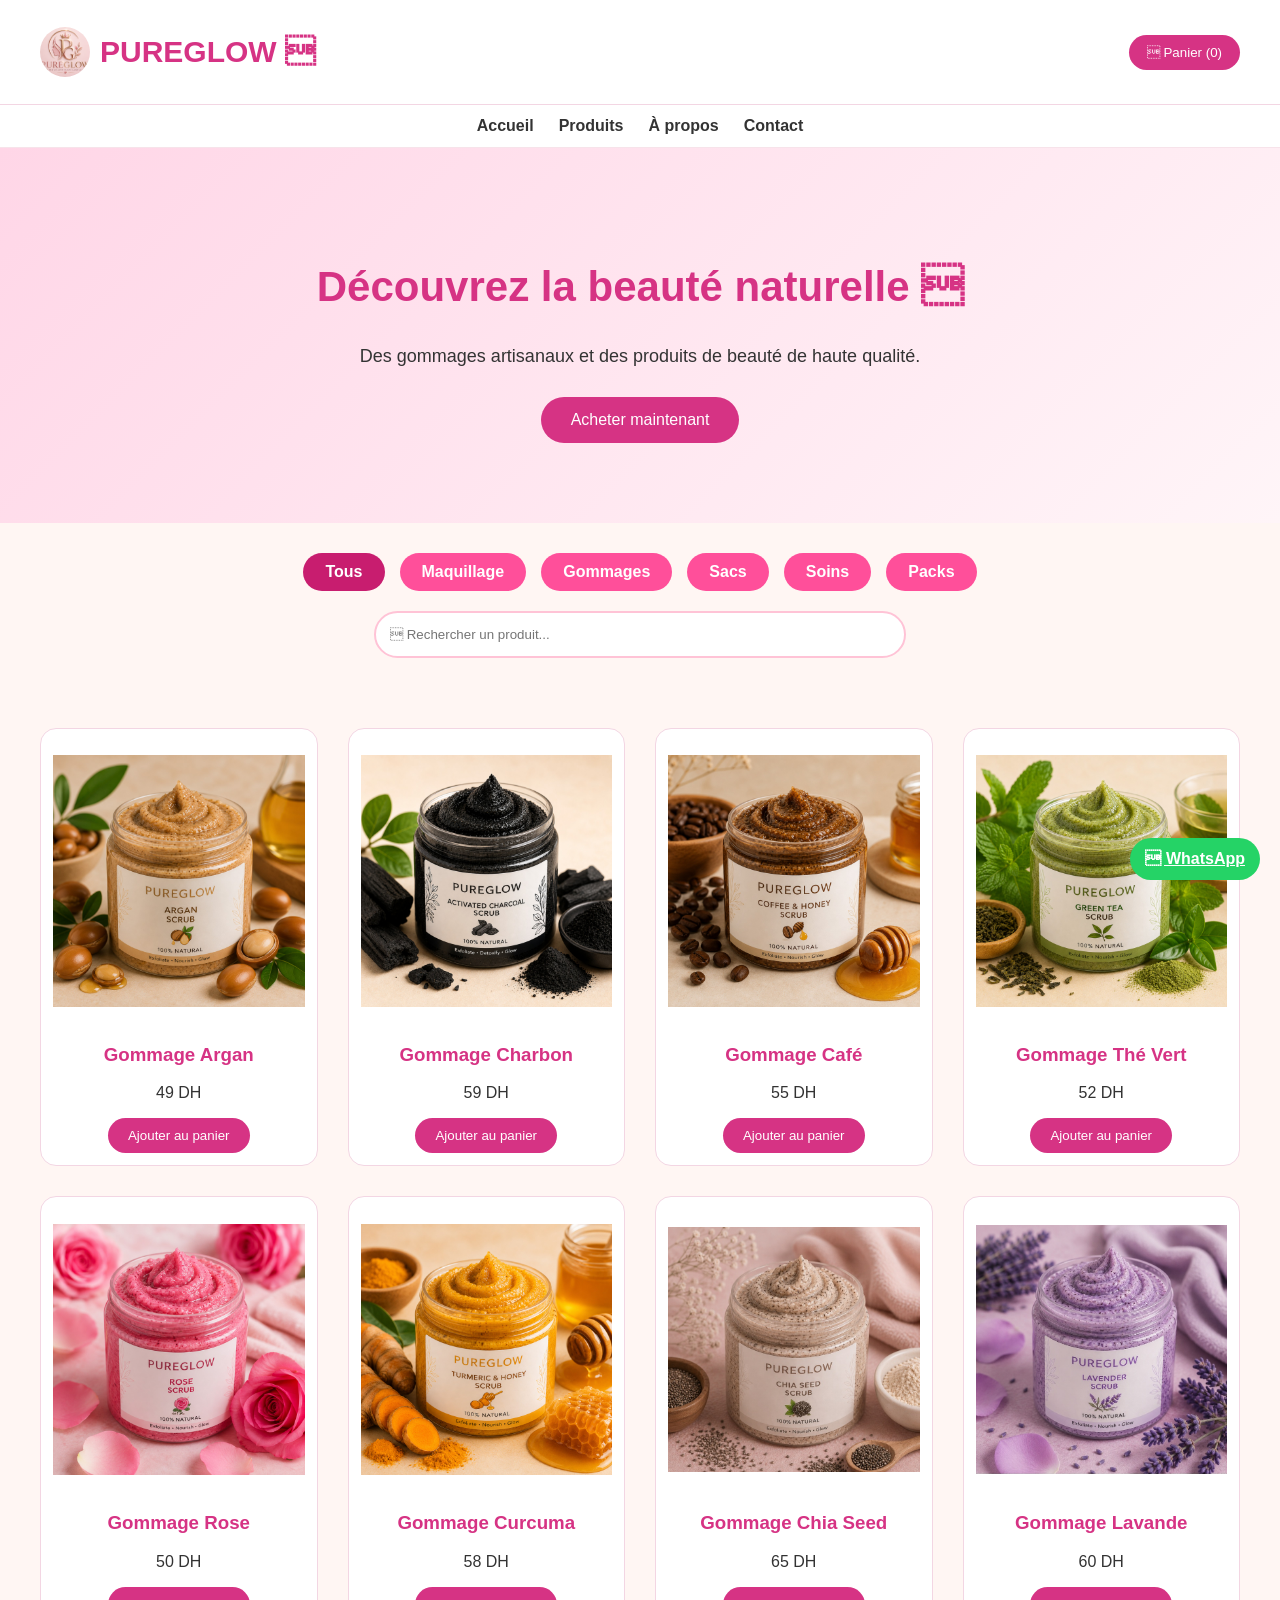
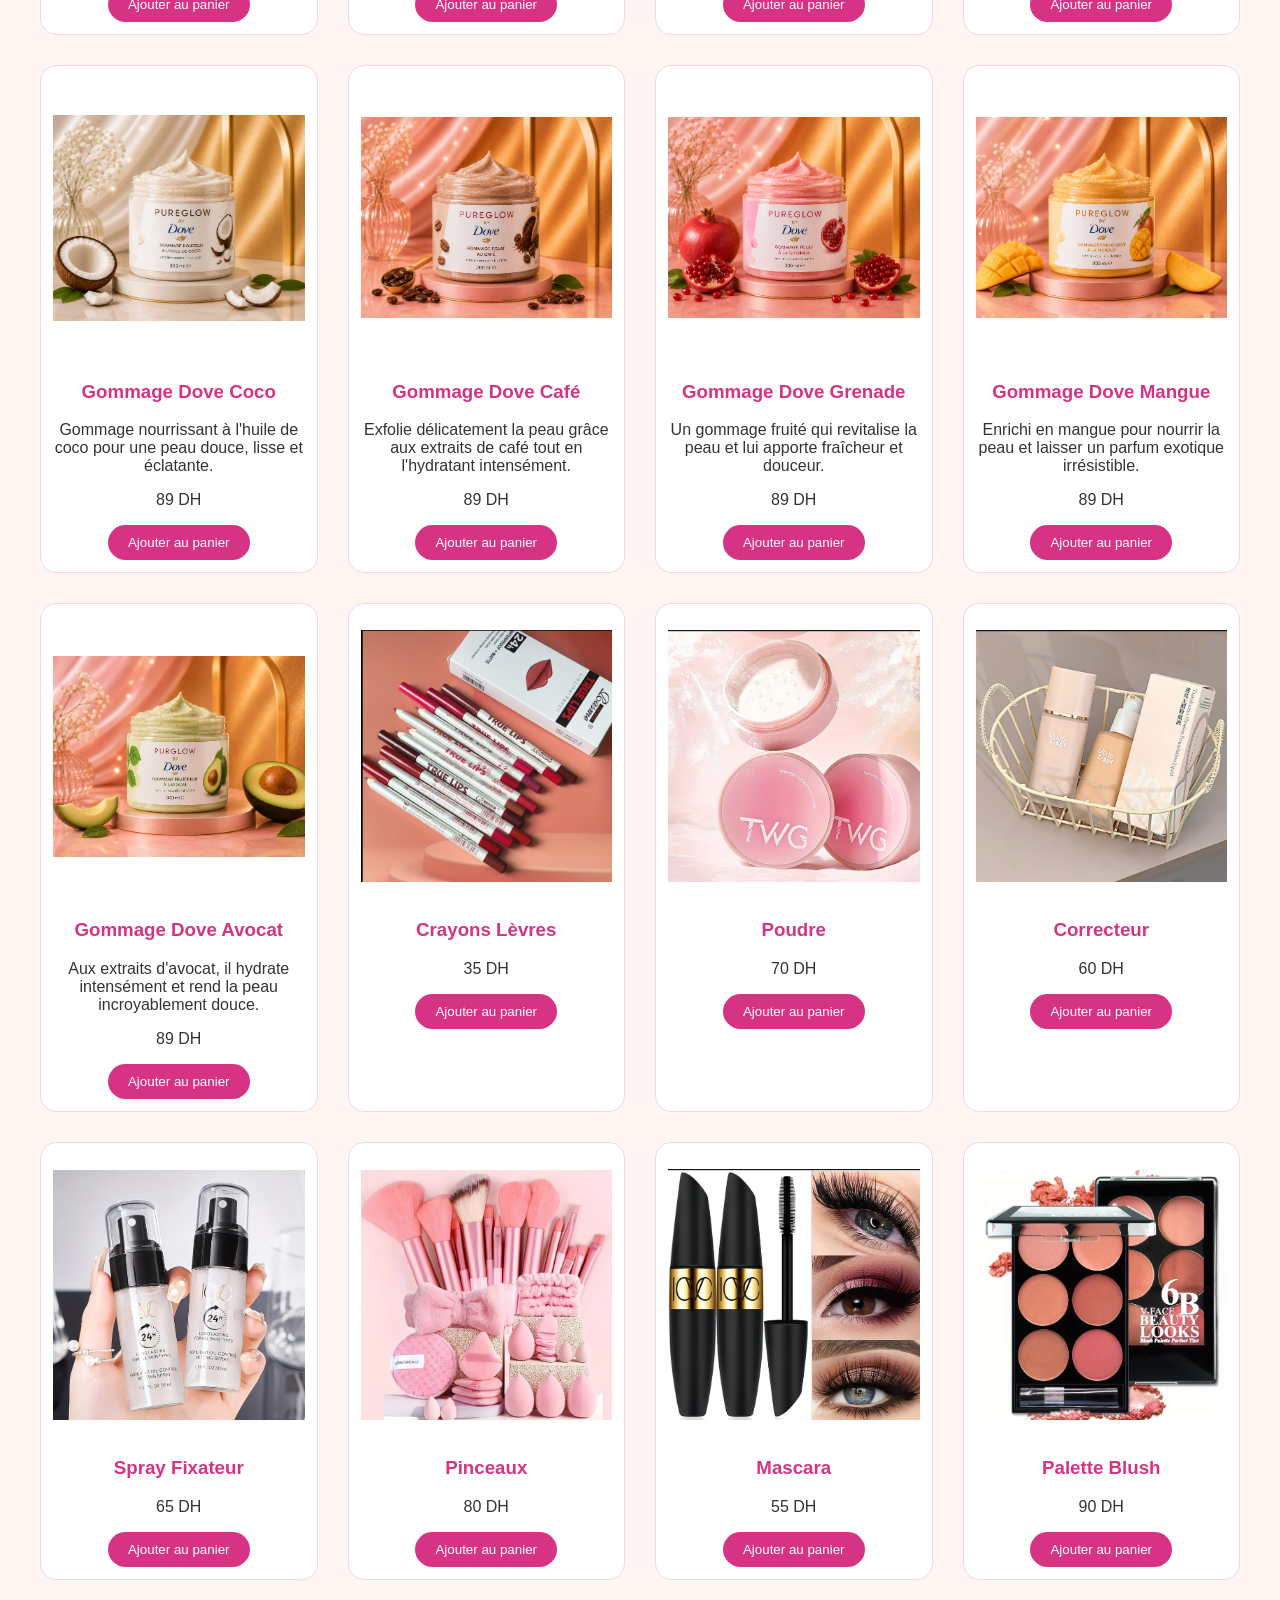
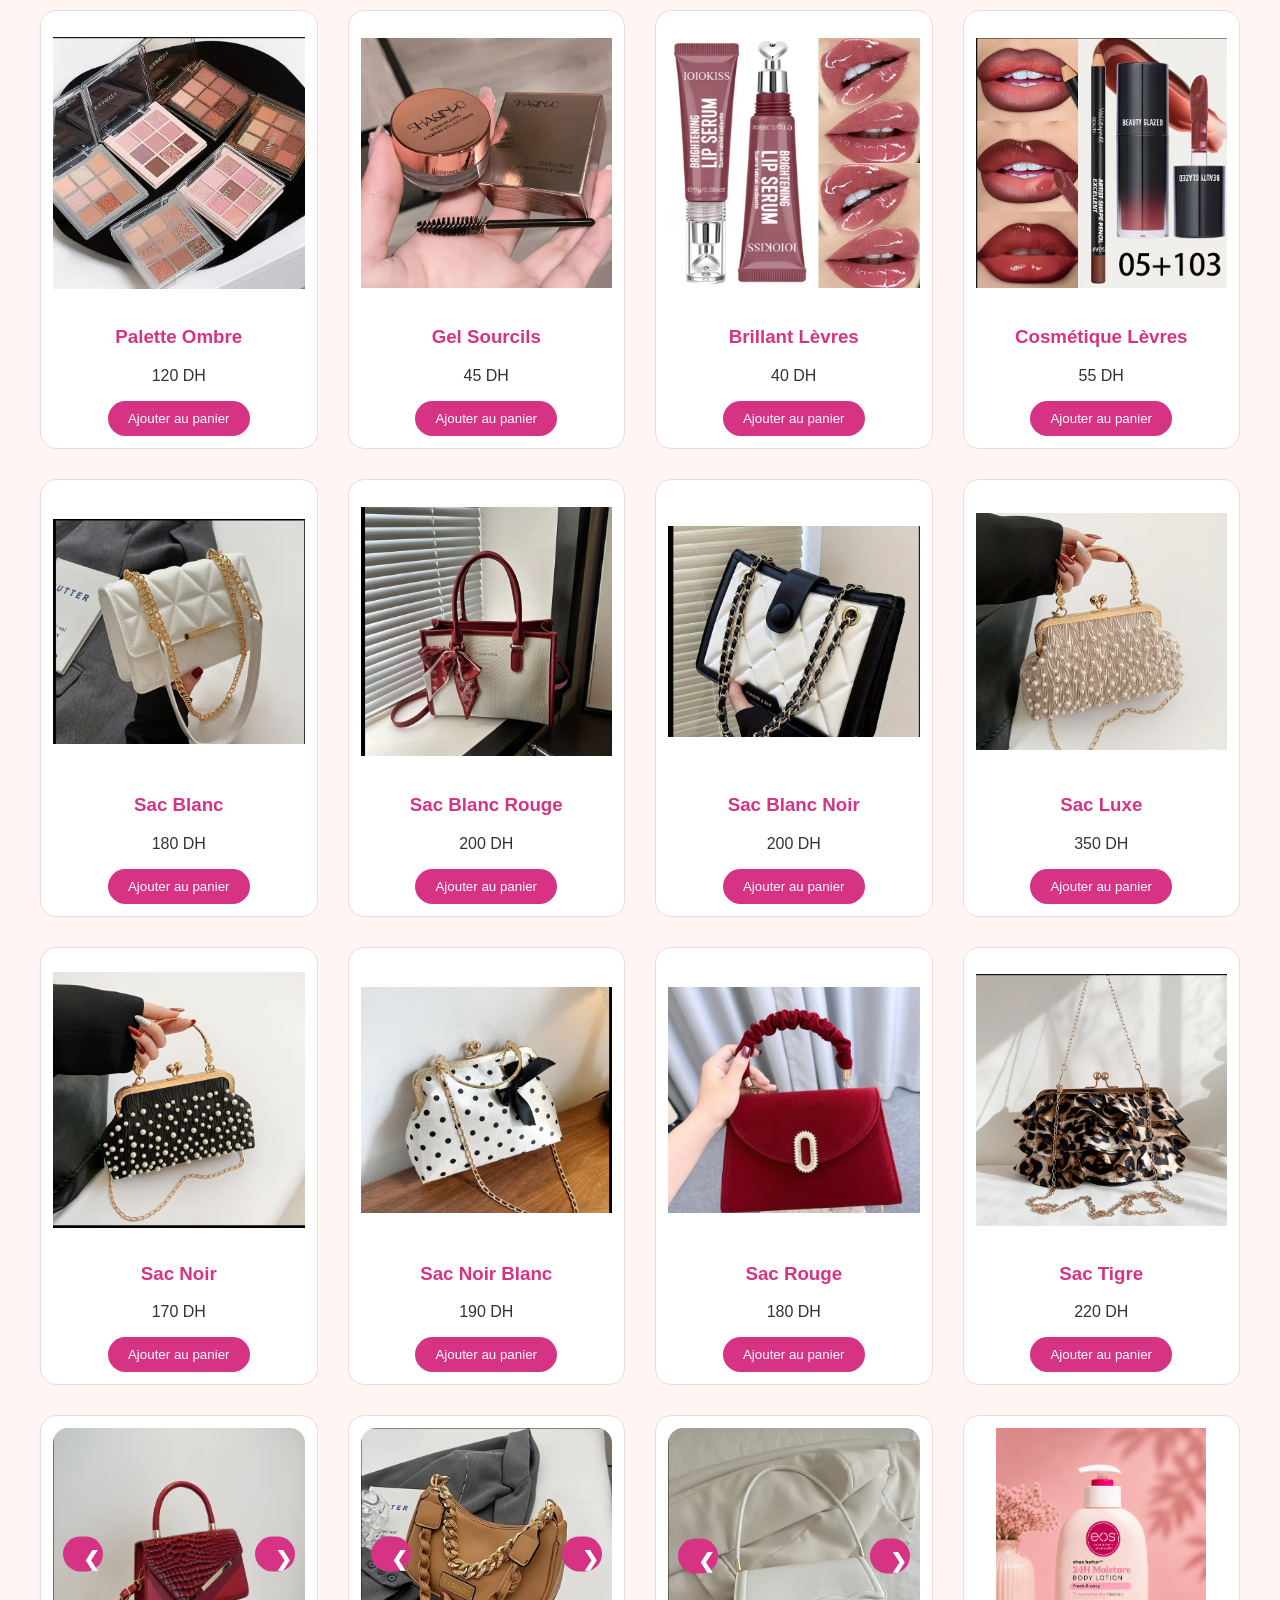
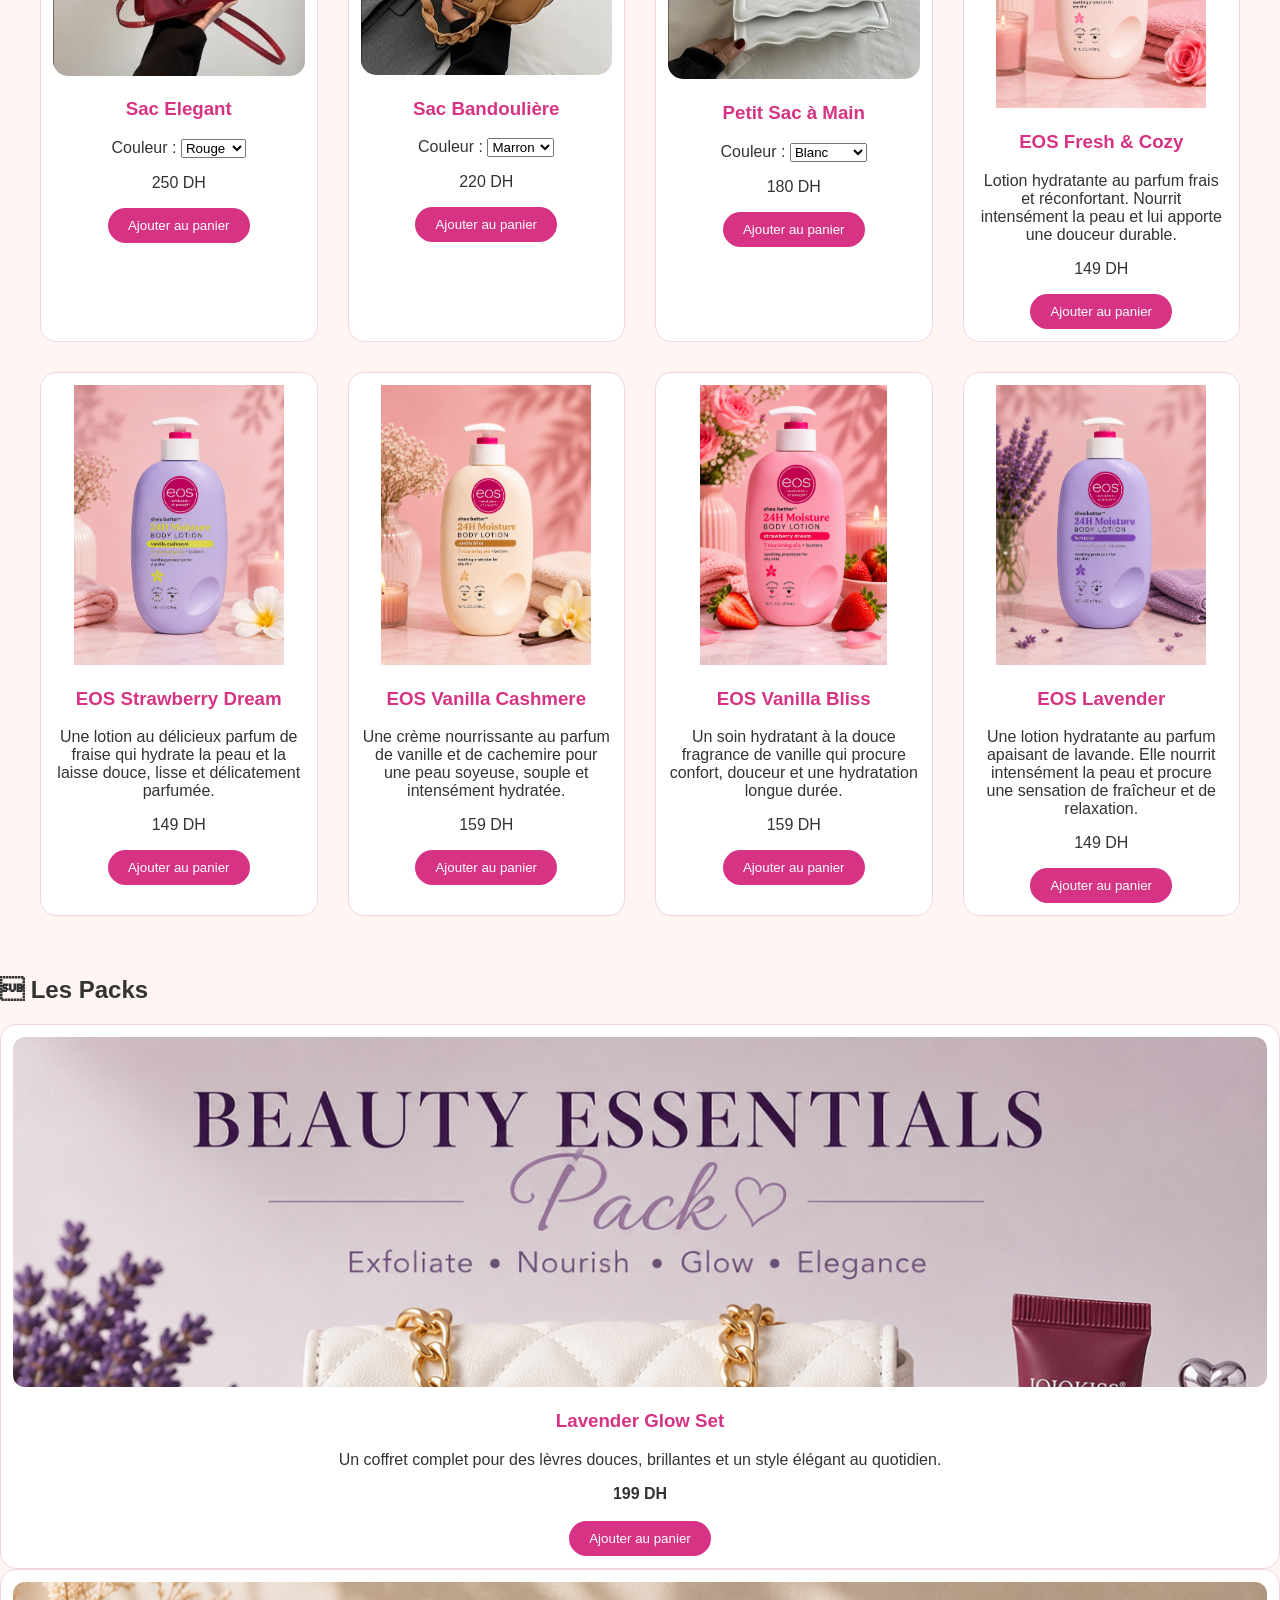
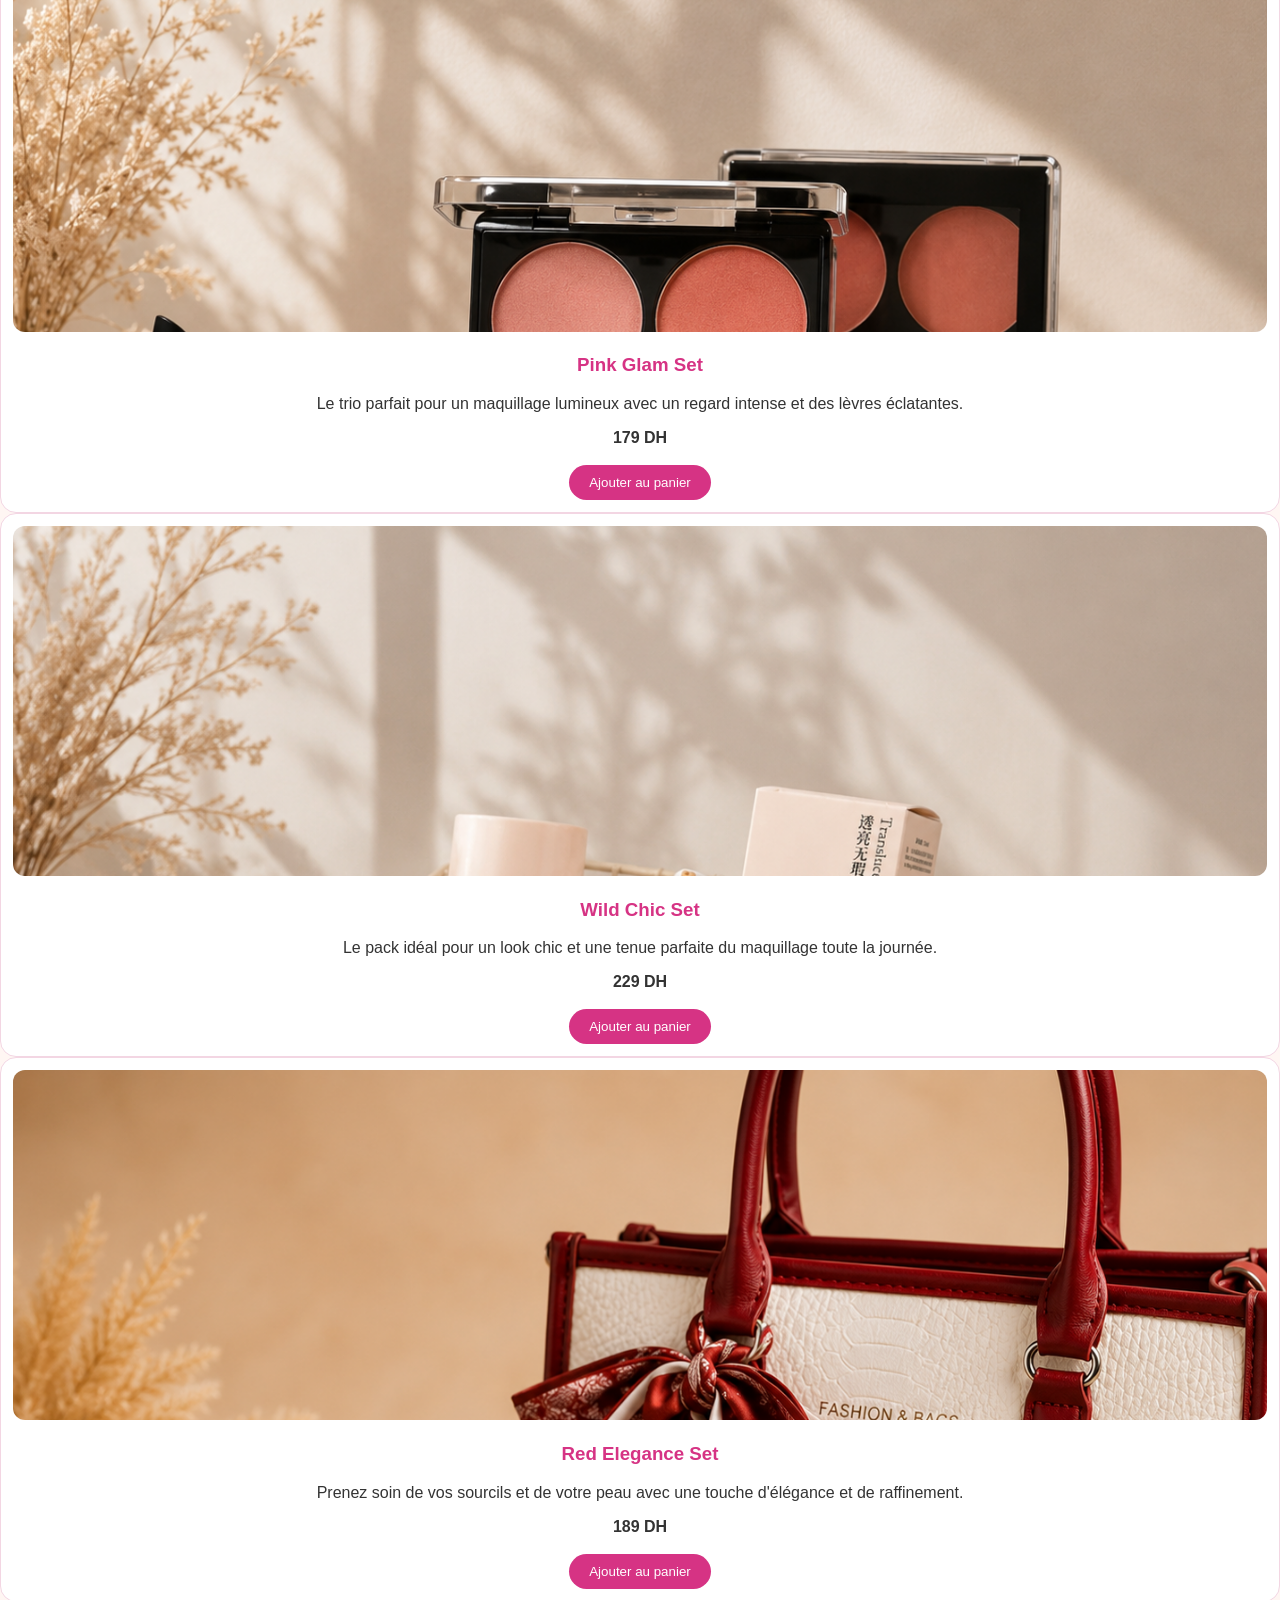
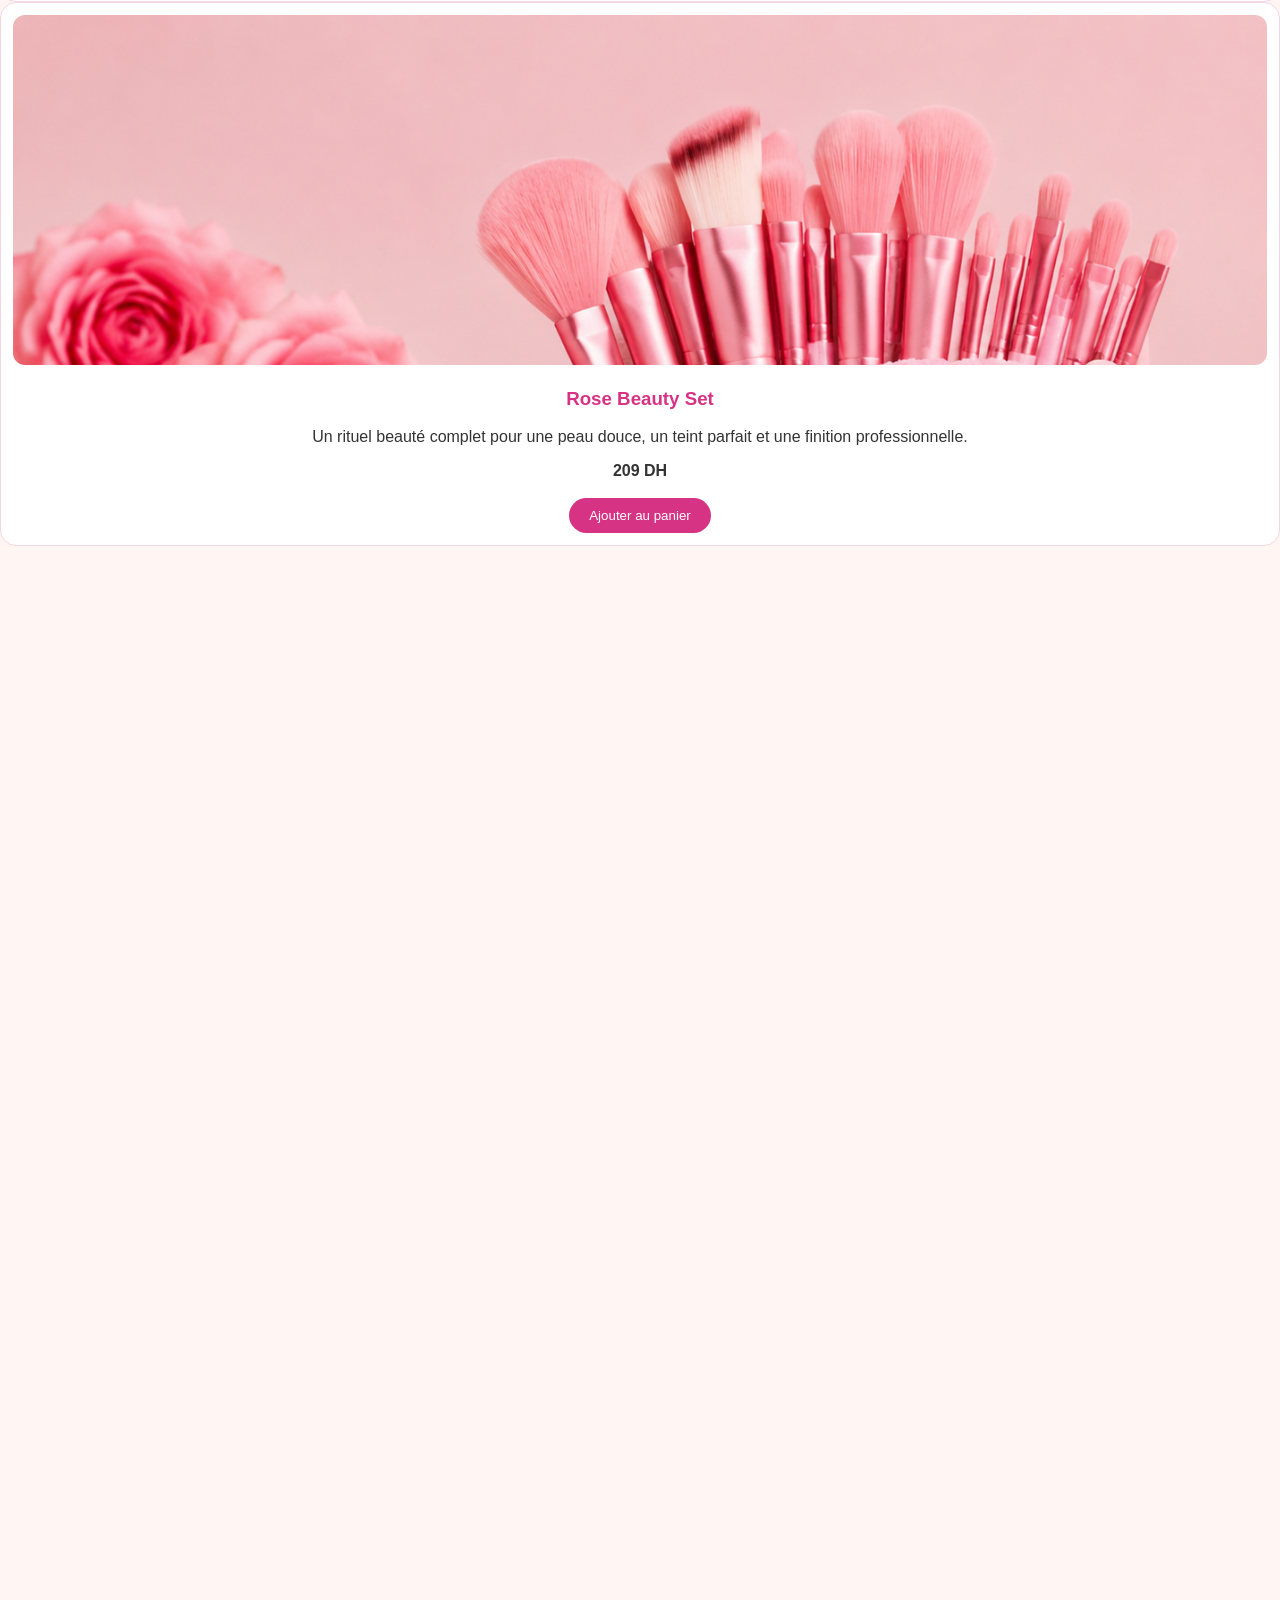
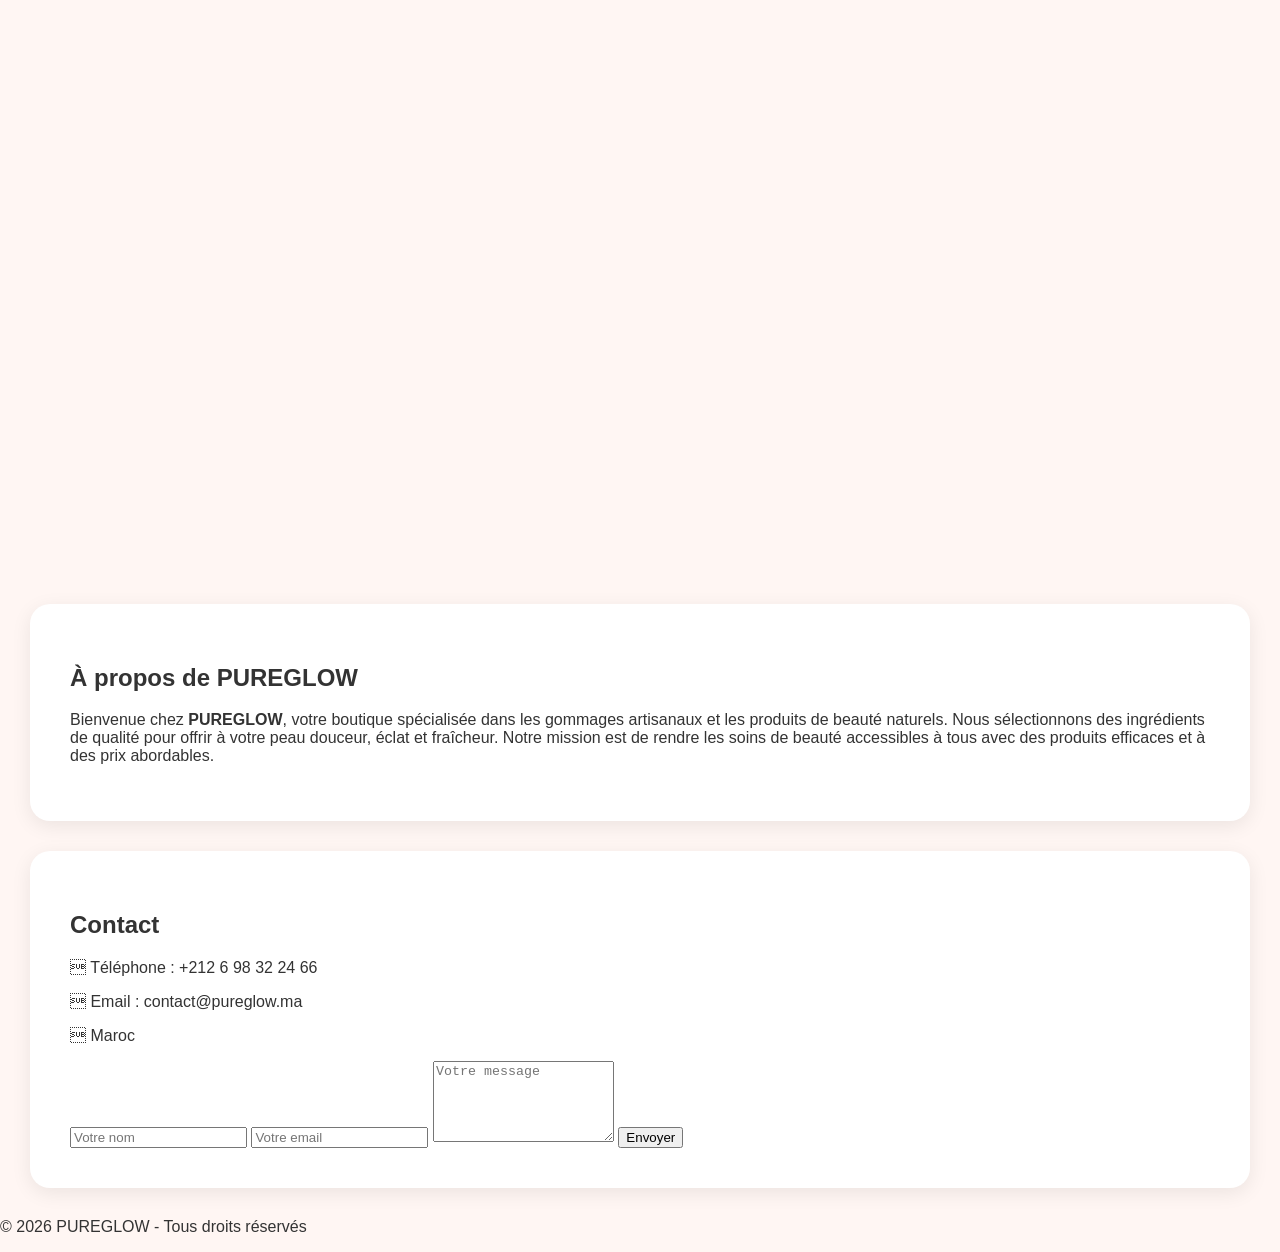
==== index.html @ 36b57f8d "Update print statement from 'Hello' to 'Goodbye'" ====
<!DOCTYPE html>
<html lang="fr">
<head>
<meta charset="UTF-8">
<meta name="viewport" content="width=device-width, initial-scale=1.0">
<title>PUREGLOW - Boutique Beauté</title>

<link rel="stylesheet" href="style.css">
</head>

<body>

<header>

<div class="logo">
<img src="logo.png" alt="PUREGLOW Logo">
<h1>PUREGLOW </h1>
</div>

<button id="cartBtn">
 Panier (<span id="cartCount">0</span>)
</button>

</header>

<nav>
    <a href="#accueil">Accueil</a>
    <a href="#products">Produits</a>
    <a href="#about">À propos</a>
    <a href="#contact">Contact</a>
</nav>

<section id="accueil" class="hero">

<h2>Découvrez la beauté naturelle </h2>

<p>
Des gommages artisanaux et des produits de beauté de haute qualité.
</p>

<a href="#products" class="shop-btn">
Acheter maintenant
</a>

</section>

<section class="search">

<div class="filters">
  <button data-category="all">Tous</button>
  <button data-category="maquillage">Maquillage</button>
  <button data-category="gommages">Gommages</button>
  <button data-category="sacs">Sacs</button>
  <button data-category="soin">Soins</button>
  <button data-category="packs">Packs</button>
</div>

<input
type="text"
id="searchInput"
placeholder=" Rechercher un produit...">

</section>

<section class="products" id="products">

<!-- Produit 1 -->

<div class="card" data-category="gommages">

<img src="Argan.png" alt="Argan">

<h3>Gommage Argan</h3>

<p>49 DH</p>

<button class="add-btn"
data-name="Gommage Argan"
data-price="49">
Ajouter au panier
</button>

</div>

<!-- Produit 2 -->

<div class="card" data-category="gommages">

<img src="Charcoal.png" alt="Charcoal">

<h3>Gommage Charbon</h3>

<p>59 DH</p>

<button class="add-btn"
data-name="Gommage Charbon"
data-price="59">
Ajouter au panier
</button>

</div>

<!-- Produit 3 -->

<div class="card" data-category="gommages">

<img src="Coffee.png" alt="Coffee">

<h3>Gommage Café</h3>

<p>55 DH</p>

<button class="add-btn"
data-name="Gommage Café"
data-price="55">
Ajouter au panier
</button>

</div>

<!-- Produit 4 -->

<div class="card" data-category="gommages">

<img src="GreenTea.png" alt="GreenTea">

<h3>Gommage Thé Vert</h3>

<p>52 DH</p>

<button class="add-btn"
data-name="Gommage Thé Vert"
data-price="52">
Ajouter au panier
</button>

</div>

<!-- Produit 5 -->

<div class="card" data-category="gommages">

    <img src="Rose.png" alt="Rose">

    <h3>Gommage Rose</h3>

    <p>50 DH</p>

    <button class="add-btn"
    data-name="Gommage Rose"
    data-price="50">
    Ajouter au panier
    </button>

</div>

<!-- Produit 6 -->

<div class="card" data-category="gommages">

    <img src="Turmeric.png" alt="Turmeric">

    <h3>Gommage Curcuma</h3>

    <p>58 DH</p>

    <button class="add-btn"
    data-name="Gommage Curcuma"
    data-price="58">
    Ajouter au panier
    </button>

</div>

<!-- Produit 7 -->

<div class="card" data-category="gommages">

    <img src="ChiaSeed.png" alt="ChiaSeed">

    <h3>Gommage Chia Seed</h3>

    <p>65 DH</p>

    <button class="add-btn"
    data-name="Gommage Chia Seed"
    data-price="65">
    Ajouter au panier
    </button>

</div>

<!-- Produit 8 -->

<div class="card" data-category="gommages">

    <img src="Lavender.png" alt="Lavender">

    <h3>Gommage Lavande</h3>

    <p>60 DH</p>

    <button class="add-btn"
    data-name="Gommage Lavande"
    data-price="60">
    Ajouter au panier
    </button>
    
    </div>

<div class="card" data-category="gommages">
  <img src="GommageCoco.png" alt="Gommage Dove Coco">
  <h3>Gommage Dove Coco</h3>
  <p>Gommage nourrissant à l'huile de coco pour une peau douce, lisse et éclatante.</p>
  <p>89 DH</p>
  <button class="add-btn"
    data-name="Gommage Dove Coco"
    data-price="89">
    Ajouter au panier
  </button>
</div>

<div class="card" data-category="gommages">
  <img src="GommageCafe.png" alt="Gommage Dove Café">
  <h3>Gommage Dove Café</h3>
  <p>Exfolie délicatement la peau grâce aux extraits de café tout en l'hydratant intensément.</p>
  <p>89 DH</p>
  <button class="add-btn"
    data-name="Gommage Dove Café"
    data-price="89">
    Ajouter au panier
  </button>
</div>

<div class="card" data-category="gommages">
  <img src="GommageGrenade.png" alt="Gommage Dove Grenade">
  <h3>Gommage Dove Grenade</h3>
  <p>Un gommage fruité qui revitalise la peau et lui apporte fraîcheur et douceur.</p>
  <p>89 DH</p>
  <button class="add-btn"
    data-name="Gommage Dove Grenade"
    data-price="89">
    Ajouter au panier
  </button>
</div>

<div class="card" data-category="gommages">
  <img src="GommageMangue.png" alt="Gommage Dove Mangue">
  <h3>Gommage Dove Mangue</h3>
  <p>Enrichi en mangue pour nourrir la peau et laisser un parfum exotique irrésistible.</p>
  <p>89 DH</p>
  <button class="add-btn"
    data-name="Gommage Dove Mangue"
    data-price="89">
    Ajouter au panier
  </button>
</div>

<div class="card" data-category="gommages">
  <img src="GommageAvocat.png" alt="Gommage Dove Avocat">
  <h3>Gommage Dove Avocat</h3>
  <p>Aux extraits d'avocat, il hydrate intensément et rend la peau incroyablement douce.</p>
  <p>89 DH</p>
  <button class="add-btn"
    data-name="Gommage Dove Avocat"
    data-price="89">
    Ajouter au panier
  </button>
</div>

</div>

<div class="card" data-category="maquillage">
  <img src="CrayonsLevres.png" alt="Crayons Lèvres">
  <h3>Crayons Lèvres</h3>
  <p>35 DH</p>
  <button class="add-btn" data-name="Crayons Lèvres" data-price="35">Ajouter au panier</button>
</div>

<div class="card" data-category="maquillage">
  <img src="poudre.png" alt="Poudre">
  <h3>Poudre</h3>
  <p>70 DH</p>
  <button class="add-btn" data-name="Poudre" data-price="70">Ajouter au panier</button>
</div>

<div class="card" data-category="maquillage">
  <img src="Corectteur.png" alt="Correcteur">
  <h3>Correcteur</h3>
  <p>60 DH</p>
  <button class="add-btn" data-name="Correcteur" data-price="60">
    Ajouter au panier
  </button>
</div>

<div class="card" data-category="maquillage">
  <img src="SprayFixateur.png" alt="Spray Fixateur">
  <h3>Spray Fixateur</h3>
  <p>65 DH</p>
  <button class="add-btn" data-name="Spray Fixateur" data-price="65">Ajouter au panier</button>
</div>

<div class="card" data-category="maquillage">
  <img src="Pinceaux.png" alt="Pinceaux">
  <h3>Pinceaux</h3>
  <p>80 DH</p>
  <button class="add-btn" data-name="Pinceaux" data-price="80">Ajouter au panier</button>
</div>

<div class="card" data-category="maquillage">
  <img src="Mascara.png" alt="Mascara">
  <h3>Mascara</h3>
  <p>55 DH</p>
  <button class="add-btn" data-name="Mascara" data-price="55">Ajouter au panier</button>
</div>

<div class="card" data-category="maquillage">
  <img src="PaletteBlush.png" alt="Palette Blush">
  <h3>Palette Blush</h3>
  <p>90 DH</p>
  <button class="add-btn" data-name="Palette Blush" data-price="90">Ajouter au panier</button>
</div>

<div class="card" data-category="maquillage">
  <img src="PeletteOmbre.png" alt="Palette Ombre">
  <h3>Palette Ombre</h3>
  <p>120 DH</p>
  <button class="add-btn" data-name="Palette Ombre" data-price="120">
    Ajouter au panier
  </button>
</div>

<div class="card" data-category="maquillage">
  <img src="GelSourcils.png" alt="Gel Sourcils">
  <h3>Gel Sourcils</h3>
  <p>45 DH</p>
  <button class="add-btn" data-name="Gel Sourcils" data-price="45">Ajouter au panier</button>
</div>

<div class="card" data-category="maquillage">
  <img src="BrillantLevre.png" alt="Brillant Lèvres">
  <h3>Brillant Lèvres</h3>
  <p>40 DH</p>
  <button class="add-btn" data-name="Brillant Lèvres" data-price="40">Ajouter au panier</button>
</div>

<div class="card" data-category="maquillage">
<img src="CosmetiqueLevres.png">
  <h3>Cosmétique Lèvres</h3>
  <p>55 DH</p>
  <button class="add-btn" data-name="Cosmétique Lèvres" data-price="55">
    Ajouter au panier
  </button>
</div>

<div class="card" data-category="sacs">

  <img src="SacBlanc.png" alt="SacBlanc">

  <h3>Sac Blanc</h3>

  <p>180 DH</p>

  <button class="add-btn"
  data-name="Sac Blanc"
  data-price="180">
  Ajouter au panier
  </button>

</div>


<div class="card" data-category="sacs">

  <img src="SacBlancRouge.png" alt="SacBlancRouge">

  <h3>Sac Blanc Rouge</h3>

  <p>200 DH</p>

  <button class="add-btn"
  data-name="Sac Blanc Rouge"
  data-price="200">
  Ajouter au panier
  </button>

</div>


<div class="card" data-category="sacs">

  <img src="SacBlancNoir.png" alt="SacBlancNoir">

  <h3>Sac Blanc Noir</h3>

  <p>200 DH</p>

  <button class="add-btn"
  data-name="Sac Blanc Noir"
  data-price="200">
  Ajouter au panier
  </button>

</div>


<div class="card" data-category="sacs">

  <img src="SacLuxe.png" alt="SacLuxe">

  <h3>Sac Luxe</h3>

  <p>350 DH</p>

  <button class="add-btn"
  data-name="Sac Luxe"
  data-price="350">
  Ajouter au panier
  </button>

</div>


<div class="card" data-category="sacs">

  <img src="SacNoir.png" alt="SacNoir">

  <h3>Sac Noir</h3>

  <p>170 DH</p>

  <button class="add-btn"
  data-name="Sac Noir"
  data-price="170">
  Ajouter au panier
  </button>

</div>


<div class="card" data-category="sacs">

  <img src="SacNoirBlanc.png" alt="SacNoirBlanc">

  <h3>Sac Noir Blanc</h3>

  <p>190 DH</p>

  <button class="add-btn"
  data-name="Sac Noir Blanc"
  data-price="190">
  Ajouter au panier
  </button>

</div>


<div class="card" data-category="sacs">

  <img src="SacRouge.png" alt="SacRouge">

  <h3>Sac Rouge</h3>

  <p>180 DH</p>

  <button class="add-btn"
  data-name="Sac Rouge"
  data-price="180">
  Ajouter au panier
  </button>

</div>


<div class="card" data-category="sacs">

  <img src="SacTigre.png" alt="SacTigre">

  <h3>Sac Tigre</h3>

  <p>220 DH</p>

  <button class="add-btn"
  data-name="Sac Tigre"
  data-price="220">
  Ajouter au panier
  </button>

</div>

<div class="card" data-category="sacs">

<div class="slider">
<button class="prev" onclick="changeSlide('elegant',-1)">❮</button>

<img id="elegant" src="SacElegant1.png">

<button class="next" onclick="changeSlide('elegant',1)">❯</button>
</div>

<h3>Sac Elegant</h3>

<div class="colors">
<label>Couleur :</label>

<select class="color-select">
<option>Rouge</option>
<option>Vert</option>
<option>Marron</option>
<option>Blanc</option>
<option>Noir</option>
</select>
</div>

<p>250 DH</p>

<button class="add-btn"
data-name="Sac Elegant"
data-price="250">
Ajouter au panier
</button>

</div>

<div class="card" data-category="sacs">

<div class="slider">
<button class="prev" onclick="changeSlide('bandouliere',-1)">❮</button>

<img id="bandouliere" src="SacBandouliere1.png">

<button class="next" onclick="changeSlide('bandouliere',1)">❯</button>
</div>

<h3>Sac Bandoulière</h3>

<div class="colors">
<label>Couleur :</label>

<select class="color-select">
<option>Marron</option>
<option>Blanc</option>
<option>Noir</option>
<option>Orange</option>
<option>Bleu</option>
<option>Vert</option>
</select>
</div>

<p>220 DH</p>

<button class="add-btn"
data-name="Sac Bandoulière"
data-price="220">
Ajouter au panier
</button>

</div>

<div class="card" data-category="sacs">

<div class="slider">
<button class="prev" onclick="changeSlide('petit',-1)">❮</button>

<img id="petit" src="PetitSacaMain1.png">

<button class="next" onclick="changeSlide('petit',1)">❯</button>
</div>

<h3>Petit Sac à Main</h3>

<div class="colors">
<label>Couleur :</label>

<select class="color-select">
<option>Blanc</option>
<option>Vert Clair</option>
<option>Noir</option>
<option>Rose</option>
<option>Mrron</option>
<option>Orange</option>
</select>
</div>

<p>180 DH</p>

<button class="add-btn"
data-name="Petit Sac à Main"
data-price="180">
Ajouter au panier
</button>

</div>

<div class="card" data-category="soin">
  <img src="Eos1.png" alt="EOS Fresh & Cozy">
  <h3>EOS Fresh & Cozy</h3>
  <p>Lotion hydratante au parfum frais et réconfortant. Nourrit intensément la peau et lui apporte une douceur durable.</p>
  <p>149 DH</p>
  <button class="add-btn"
    data-name="EOS Fresh & Cozy"
    data-price="149">
    Ajouter au panier
  </button>
</div>

<div class="card" data-category="soin">
  <img src="Eos2.png" alt="EOS Strawberry Dream">
  <h3>EOS Strawberry Dream</h3>
  <p>Une lotion au délicieux parfum de fraise qui hydrate la peau et la laisse douce, lisse et délicatement parfumée.</p>
  <p>149 DH</p>
  <button class="add-btn"
    data-name="EOS Strawberry Dream"
    data-price="149">
    Ajouter au panier
  </button>
</div>

<div class="card" data-category="soin">
  <img src="Eos3.png" alt="EOS Vanilla Cashmere">
  <h3>EOS Vanilla Cashmere</h3>
  <p>Une crème nourrissante au parfum de vanille et de cachemire pour une peau soyeuse, souple et intensément hydratée.</p>
  <p>159 DH</p>
  <button class="add-btn"
    data-name="EOS Vanilla Cashmere"
    data-price="159">
    Ajouter au panier
  </button>
</div>

<div class="card" data-category="soin">
  <img src="Eos4.png" alt="EOS Vanilla Bliss">
  <h3>EOS Vanilla Bliss</h3>
  <p>Un soin hydratant à la douce fragrance de vanille qui procure confort, douceur et une hydratation longue durée.</p>
  <p>159 DH</p>
  <button class="add-btn"
    data-name="EOS Vanilla Bliss"
    data-price="159">
    Ajouter au panier
  </button>
</div>

<div class="card" data-category="soin">
  <img src="Eos5.png" alt="EOS Lavender">
  <h3>EOS Lavender</h3>
  <p>Une lotion hydratante au parfum apaisant de lavande. Elle nourrit intensément la peau et procure une sensation de fraîcheur et de relaxation.</p>
  <p>149 DH</p>
  <button class="add-btn"
    data-name="EOS Lavender"
    data-price="149">
    Ajouter au panier
  </button>
</div>

</section>

<section class="packs" id="packs">

<h2> Les Packs</h2>

<div class="card" data-category="packs">
  <img src="Pack1.png" alt="Lavender Glow Set">
  <h3>Lavender Glow Set</h3>
  <p>Un coffret complet pour des lèvres douces, brillantes et un style élégant au quotidien.</p>
  <strong>199 DH</strong><br><br>
  <button class="add-btn" data-name="Lavender Glow Set" data-price="199">
    Ajouter au panier
  </button>
</div>

<div class="card" data-category="packs">
  <img src="Pack2.png" alt="Pink Glam Set">
  <h3>Pink Glam Set</h3>
  <p>Le trio parfait pour un maquillage lumineux avec un regard intense et des lèvres éclatantes.</p>
  <strong>179 DH</strong><br><br>
  <button class="add-btn" data-name="Pink Glam Set" data-price="179">
    Ajouter au panier
  </button>
</div>

<div class="card" data-category="packs">
  <img src="Pack3.png" alt="Wild Chic Set">
  <h3>Wild Chic Set</h3>
  <p>Le pack idéal pour un look chic et une tenue parfaite du maquillage toute la journée.</p>
  <strong>229 DH</strong><br><br>
  <button class="add-btn" data-name="Wild Chic Set" data-price="229">
    Ajouter au panier
  </button>
</div>

<div class="card" data-category="packs">
  <img src="Pack4.png" alt="Red Elegance Set">
  <h3>Red Elegance Set</h3>
  <p>Prenez soin de vos sourcils et de votre peau avec une touche d'élégance et de raffinement.</p>
  <strong>189 DH</strong><br><br>
  <button class="add-btn" data-name="Red Elegance Set" data-price="189">
    Ajouter au panier
  </button>
</div>

<div class="card" data-category="packs">
  <img src="Pack5.png" alt="Rose Beauty Set">
  <h3>Rose Beauty Set</h3>
  <p>Un rituel beauté complet pour une peau douce, un teint parfait et une finition professionnelle.</p>
  <strong>209 DH</strong><br><br>
  <button class="add-btn" data-name="Rose Beauty Set" data-price="209">
    Ajouter au panier
  </button>
</div>

<div class="card" data-category="packs">
  <img src="PackDoveBleu.png" alt="Pack Dove Bleu">
  <h3>Pack Dove Bleu</h3>
  <p>Un coffret hydratant avec des soins Dove sélectionnés pour une peau douce, fraîche et éclatante.</p>
  <p>229 DH</p>
  <button class="add-btn"
    data-name="Pack Dove Bleu"
    data-price="229">
    Ajouter au panier
  </button>
</div>

<div class="card" data-category="packs">
  <img src="PackDoveRose.png" alt="Pack Dove Rose">
  <h3>Pack Dove Rose</h3>
  <p>Le pack idéal pour une routine beauté complète avec une hydratation intense et un parfum délicat.</p>
  <p>239 DH</p>
  <button class="add-btn"
    data-name="Pack Dove Rose"
    data-price="239">
    Ajouter au panier
  </button>
</div>

<div class="card" data-category="packs">
  <img src="PackNivea.png" alt="Pack Nivea">
  <h3>Pack Nivea</h3>
  <p>Un coffret de soins Nivea pour nourrir, protéger et hydrater la peau au quotidien.</p>
  <p>249 DH</p>
  <button class="add-btn"
    data-name="Pack Nivea"
    data-price="249">
    Ajouter au panier
  </button>
</div>

</section>

<section id="about" class="about">

<h2>À propos de PUREGLOW</h2>

<p>
Bienvenue chez <strong>PUREGLOW</strong>, votre boutique spécialisée dans les gommages artisanaux et les produits de beauté naturels.
Nous sélectionnons des ingrédients de qualité pour offrir à votre peau douceur, éclat et fraîcheur.
Notre mission est de rendre les soins de beauté accessibles à tous avec des produits efficaces et à des prix abordables.
</p>

</section>

<section id="contact" class="contact">

<h2>Contact</h2>

<p> Téléphone : +212 6 98 32 24 66</p>

<p> Email : contact@pureglow.ma</p>

<p> Maroc</p>

<form>

<input type="text" placeholder="Votre nom" required>

<input type="email" placeholder="Votre email" required>

<textarea placeholder="Votre message" rows="5" required></textarea>

<button type="submit">Envoyer</button>

</form>

</section>

<!-- PANIER -->

<div id="cartBox" class="cartBox">

    <h2> Votre Panier</h2>

    <div id="cartItems"></div>

<h3>
Total :
<span id="total">0</span> DH
</h3>

<button id="orderBtn"> Commander sur WhatsApp</button>

<button id="clearCartBtn"> Vider le panier</button>

<button onclick="closeCart()">
Fermer
</button>

</div>

<footer>

<p>
© 2026 PUREGLOW - Tous droits réservés
</p>

</footer>

<a href="https://wa.me/212698322466" class="whatsapp-btn" target="_blank">
   WhatsApp
</a>

<!-- LIGHTBOX (image popup) -->
<div id="lightbox" class="lightbox">
  <span class="close">&times;</span>
  <img id="lightboxImg">
</div>

<div id="loader">
  <div class="loader-content">
    <img src="logo.png" alt="PUREGLOW Logo">
    <h1>PUREGLOW </h1>
    <p>Bienvenue dans votre univers de beauté</p>
  </div>
</div>

<script src="scriptn.js"></script>

</body>
</html>
---- style.css ----
body{
  margin:0;
  font-family:Arial,sans-serif;
  background:#fff6f3;
  color:#333;
  scroll-behavior:smooth;
}

/* HEADER */
header{
  display:flex;
  justify-content:space-between;
  align-items:center;
  padding:15px 40px;
  background:#fff;
  border-bottom:1px solid #f3d6e3;
  position:sticky;
  top:0;
  z-index:1000;
}

.logo{
  display:flex;
  align-items:center;
  gap:10px;
}

.logo img{
  width:50px;
  height:50px;
  border-radius:50%;
  object-fit:cover;
}

.logo h1{
  color:#d63384;
  font-size:30px;
}

#cartBtn{
  background:#d63384;
  color:white;
  border:none;
  padding:10px 18px;
  border-radius:30px;
  cursor:pointer;
  transition:.3s;
}

#cartBtn:hover{
  transform:scale(1.05);
}

/* NAV */
nav{
  display:flex;
  justify-content:center;
  gap:25px;
  background:#fff;
  padding:12px;
  border-bottom:1px solid #f7e3ea;
}

nav a{
  text-decoration:none;
  color:#333;
  font-weight:600;
}

nav a:hover{
  color:#d63384;
}

/* HERO */
.hero{
  text-align:center;
  padding:80px 20px;
  background:linear-gradient(135deg,#ffd6e7,#fff5f8);
}

.hero h2{
  font-size:42px;
  color:#d63384;
}

.hero p{
  font-size:18px;
  margin:15px 0 30px;
}

.shop-btn{
  display:inline-block;
  background:#d63384;
  color:white;
  padding:14px 30px;
  border-radius:30px;
  text-decoration:none;
  transition:.3s;
}

.shop-btn:hover{
  background:#b0256d;
}

/* SEARCH */
.search{
  text-align:center;
  margin:30px;
}

.search input{
  width:80%;
  max-width:500px;
  padding:14px;
  border-radius:30px;
  border:2px solid #ffc3d6;
}

/* PRODUCTS GRID */
.products{
  display:grid;
  grid-template-columns:repeat(auto-fit,minmax(220px,1fr));
  gap:30px;
  padding:40px;
}

/* CARD */
.card{
  background:#fff;
  border:1px solid #f3d6e3;
  border-radius:16px;
  padding:12px;
  text-align:center;
  transition:.3s;
  overflow:hidden;
}

.card:hover{
  transform:translateY(-6px);
  box-shadow:0 12px 25px rgba(214,51,132,0.15);
}

.card h3{
  color:#d63384;
}

/* IMAGE FIX (IMPORTANT SOLUTION PC + MOBILE) */
.card img{
  width:100%;
  height:280px;
  object-fit:contain;
  background:white;
  border-radius:12px;
}

.card:hover img{
  transform:scale(1.05);
}

/* PACKS FIX (no broken view in PC) */
#packs .card img{
  height:350px;
  object-fit:cover;
  object-position:center top;
}

/* BUTTON */
.card button{
  background:#d63384;
  color:white;
  border:none;
  padding:10px 20px;
  border-radius:30px;
  cursor:pointer;
  transition:.3s;
}

.card button:hover{
  background:#b0256d;
}

/* CART */
.cartBox{
  position:fixed;
  top:50%;
  left:50%;
  transform:translate(-50%,-50%);
  background:white;
  width:320px;
  padding:20px;
  border-radius:20px;
  box-shadow:0 10px 30px rgba(0,0,0,.3);
  display:none;
  z-index:9999;
}

.cartBox button{
  width:100%;
  padding:10px;
  background:#d63384;
  color:white;
  border:none;
  border-radius:10px;
}

/* ABOUT / CONTACT */
.about,
.contact{
  background:white;
  margin:30px;
  padding:40px;
  border-radius:20px;
  box-shadow:0 5px 20px rgba(0,0,0,.08);
}

/* WHATSAPP */
.whatsapp-btn{
  position:fixed;
  bottom:20px;
  right:20px;
  background:#25D366;
  color:white;
  padding:12px 15px;
  border-radius:50px;
  font-weight:bold;
  animation:pulse 2s infinite;
}

@keyframes pulse{
  0%{transform:scale(1);}
  50%{transform:scale(1.08);}
  100%{transform:scale(1);}
}

/* RESPONSIVE */
@media(max-width:768px){
  header{
    flex-direction:column;
    gap:15px;
  }

  nav{
    flex-wrap:wrap;
  }

  .hero h2{
    font-size:30px;
  }

  .products{
    grid-template-columns:1fr;
  }
}

.lightbox{
  position:fixed;
  top:0;
  left:0;
  width:100%;
  height:100%;
  background:rgba(0,0,0,0.8);
  display:none;
  justify-content:center;
  align-items:center;
  z-index:9999;
}

.lightbox img{
  max-width:90%;
  max-height:90%;
  border-radius:10px;
}

.lightbox .close{
  position:absolute;
  top:20px;
  right:30px;
  font-size:40px;
  color:white;
  cursor:pointer;
}

.filters{
    display:flex;
    justify-content:center;
    gap:15px;
    margin-bottom:20px;
    flex-wrap:wrap;
}

.filters button{
    background:#ff4f9a;
    color:white;
    border:none;
    padding:10px 22px;
    border-radius:30px;
    cursor:pointer;
    font-size:16px;
    font-weight:bold;
    transition:0.3s;
}

.filters button:hover{
    background:#e63b86;
    transform:scale(1.05);
}

.filters button.active{
    background:#c81d6f;
}

.remove-btn{
  background:#ff4d4d;
  color:white;
  border:none;
  padding:5px 10px;
  border-radius:6px;
  cursor:pointer;
  width:auto !important;
}

.remove-btn:hover{
  background:#cc0000;
}

/* ===== SPLASH SCREEN ===== */

#loader{
position:fixed;
top:0;
left:0;
width:100%;
height:100%;
background:linear-gradient(135deg,#ffdbe9,#fff6f3);
display:flex;
justify-content:center;
align-items:center;
z-index:99999;
transition:opacity .8s ease,visibility .8s ease;
}

#loader.hide{
opacity:0;
visibility:hidden;
}

.loader-content{
text-align:center;
animation:zoomIn 1s ease;
}

.loader-content img{
width:120px;
margin-bottom:20px;
animation:float 2s infinite ease-in-out;
}

.loader-content h1{
font-size:40px;
color:#d63384;
margin:10px 0;
}

.loader-content p{
font-size:18px;
color:#555;
}

@keyframes zoomIn{
from{
opacity:0;
transform:scale(.7);
}
to{
opacity:1;
transform:scale(1);
}
}

@keyframes float{
0%{
transform:translateY(0);
}
50%{
transform:translateY(-10px);
}
100%{
transform:translateY(0);
}
}

/* ===== Slider Sacs ===== */

.slider{
position:relative;
overflow:hidden;
}

.slider img{
width:100%;
height:auto;
border-radius:15px;
transition:.4s;
}

.prev,
.next{
position:absolute;
top:50%;
transform:translateY(-50%);
background:rgba(255,255,255,.8);
border:none;
width:35px;
height:35px;
border-radius:50%;
cursor:pointer;
font-size:20px;
font-weight:bold;
transition:.3s;
}

.prev{
left:10px;
}

.next{
right:10px;
}

.prev:hover,
.next:hover{
background:#d63384;
color:white;
}
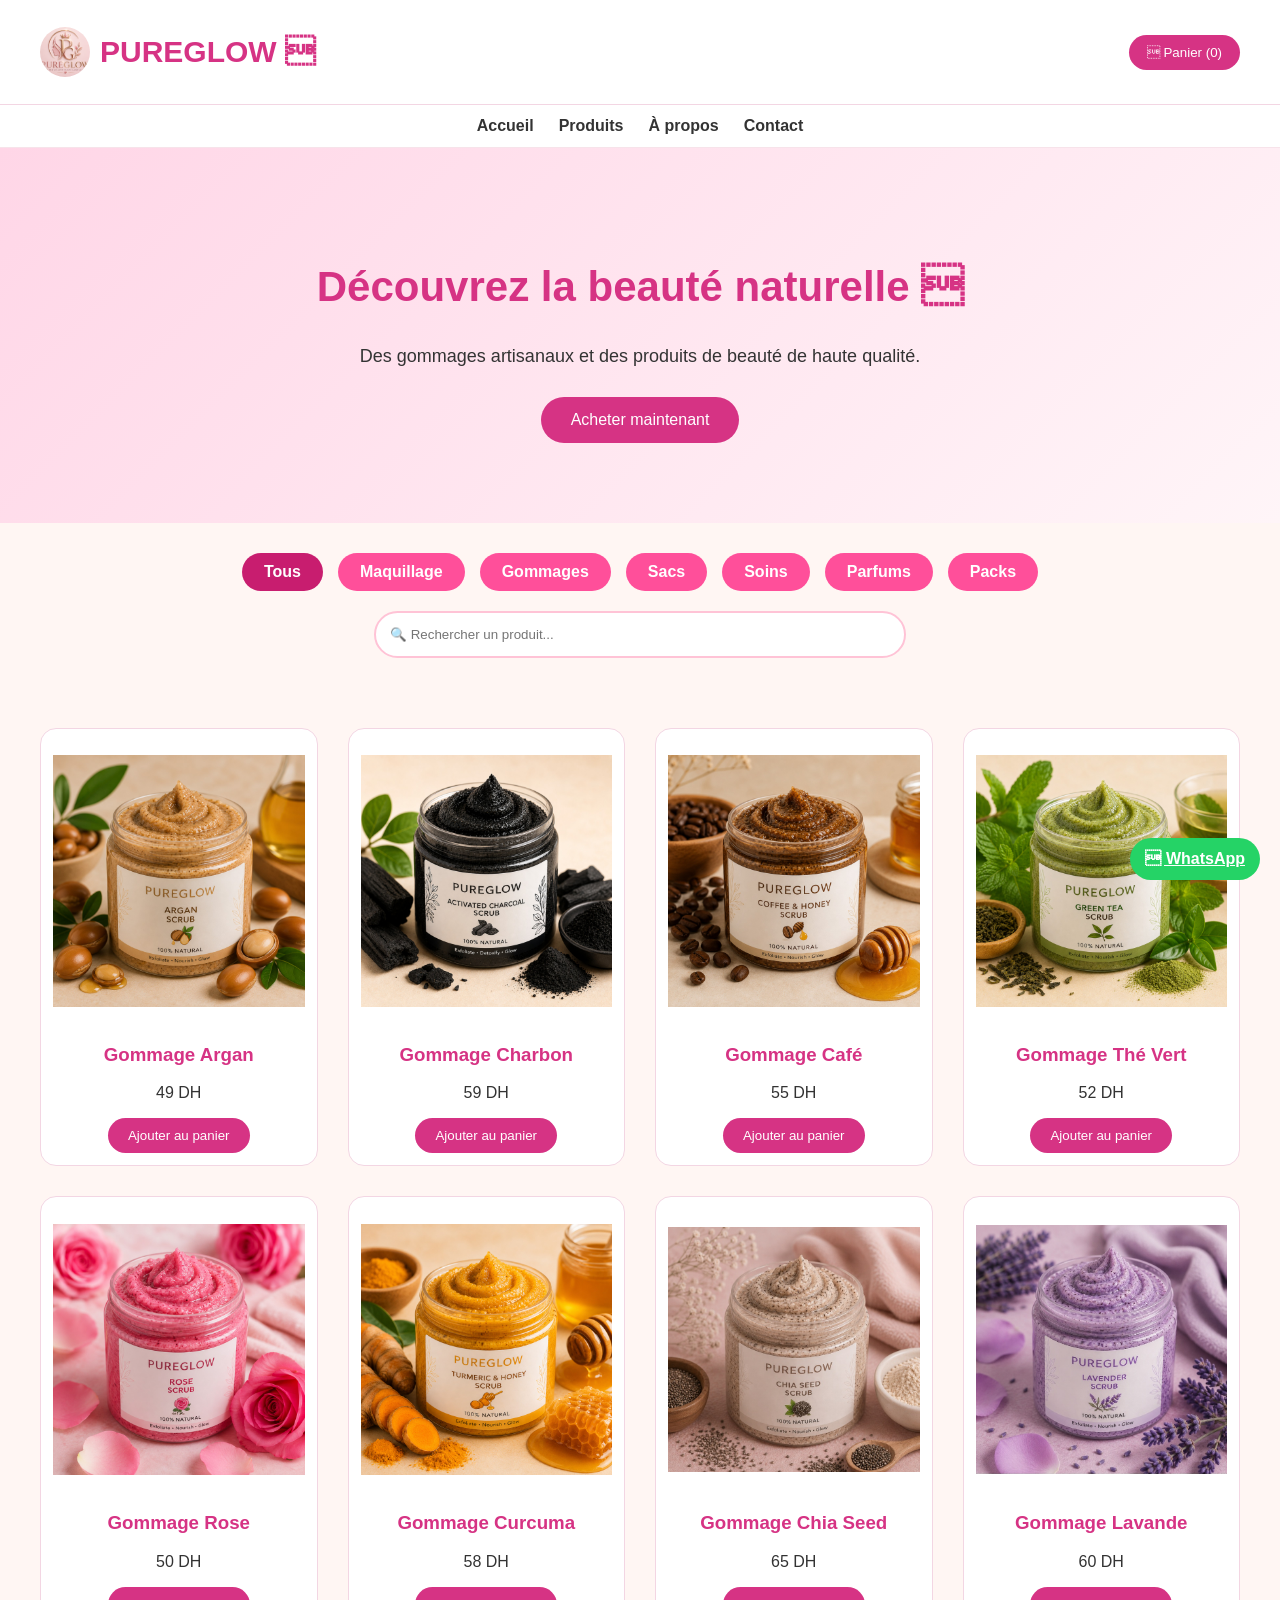
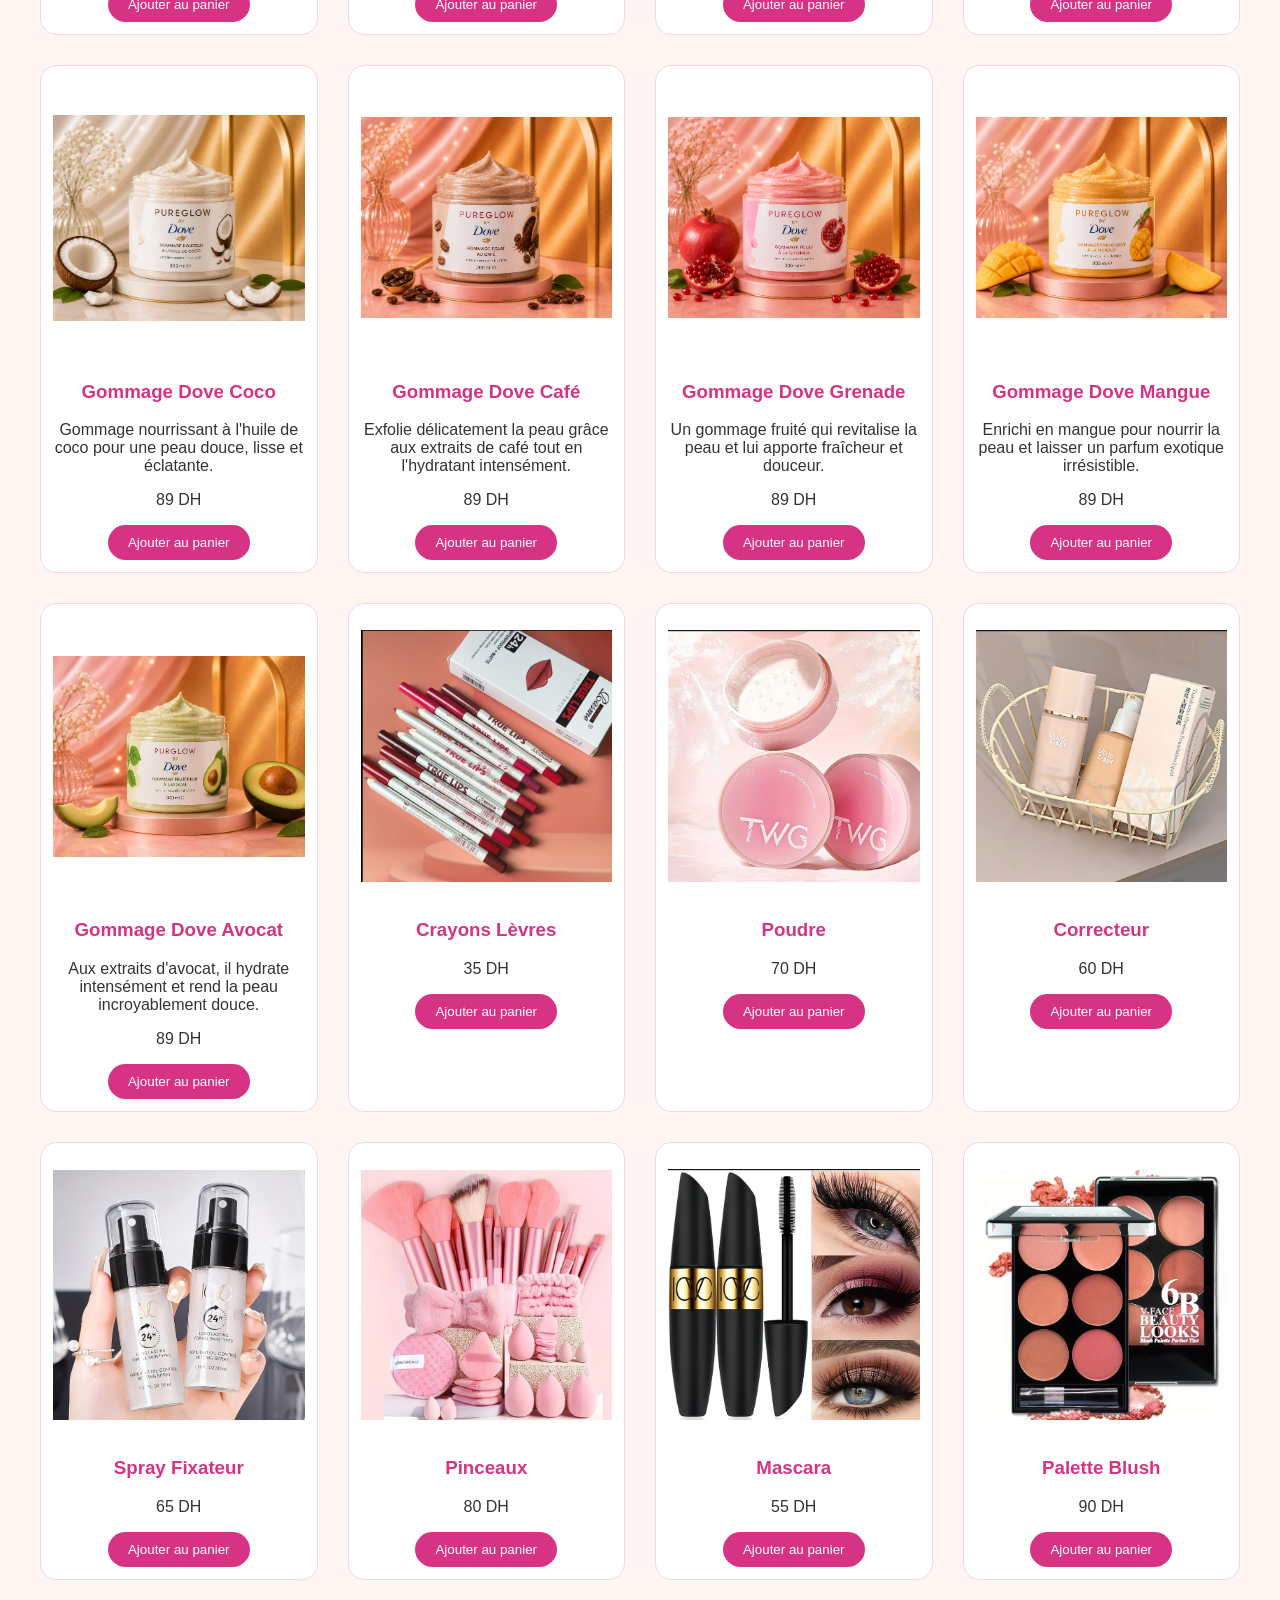
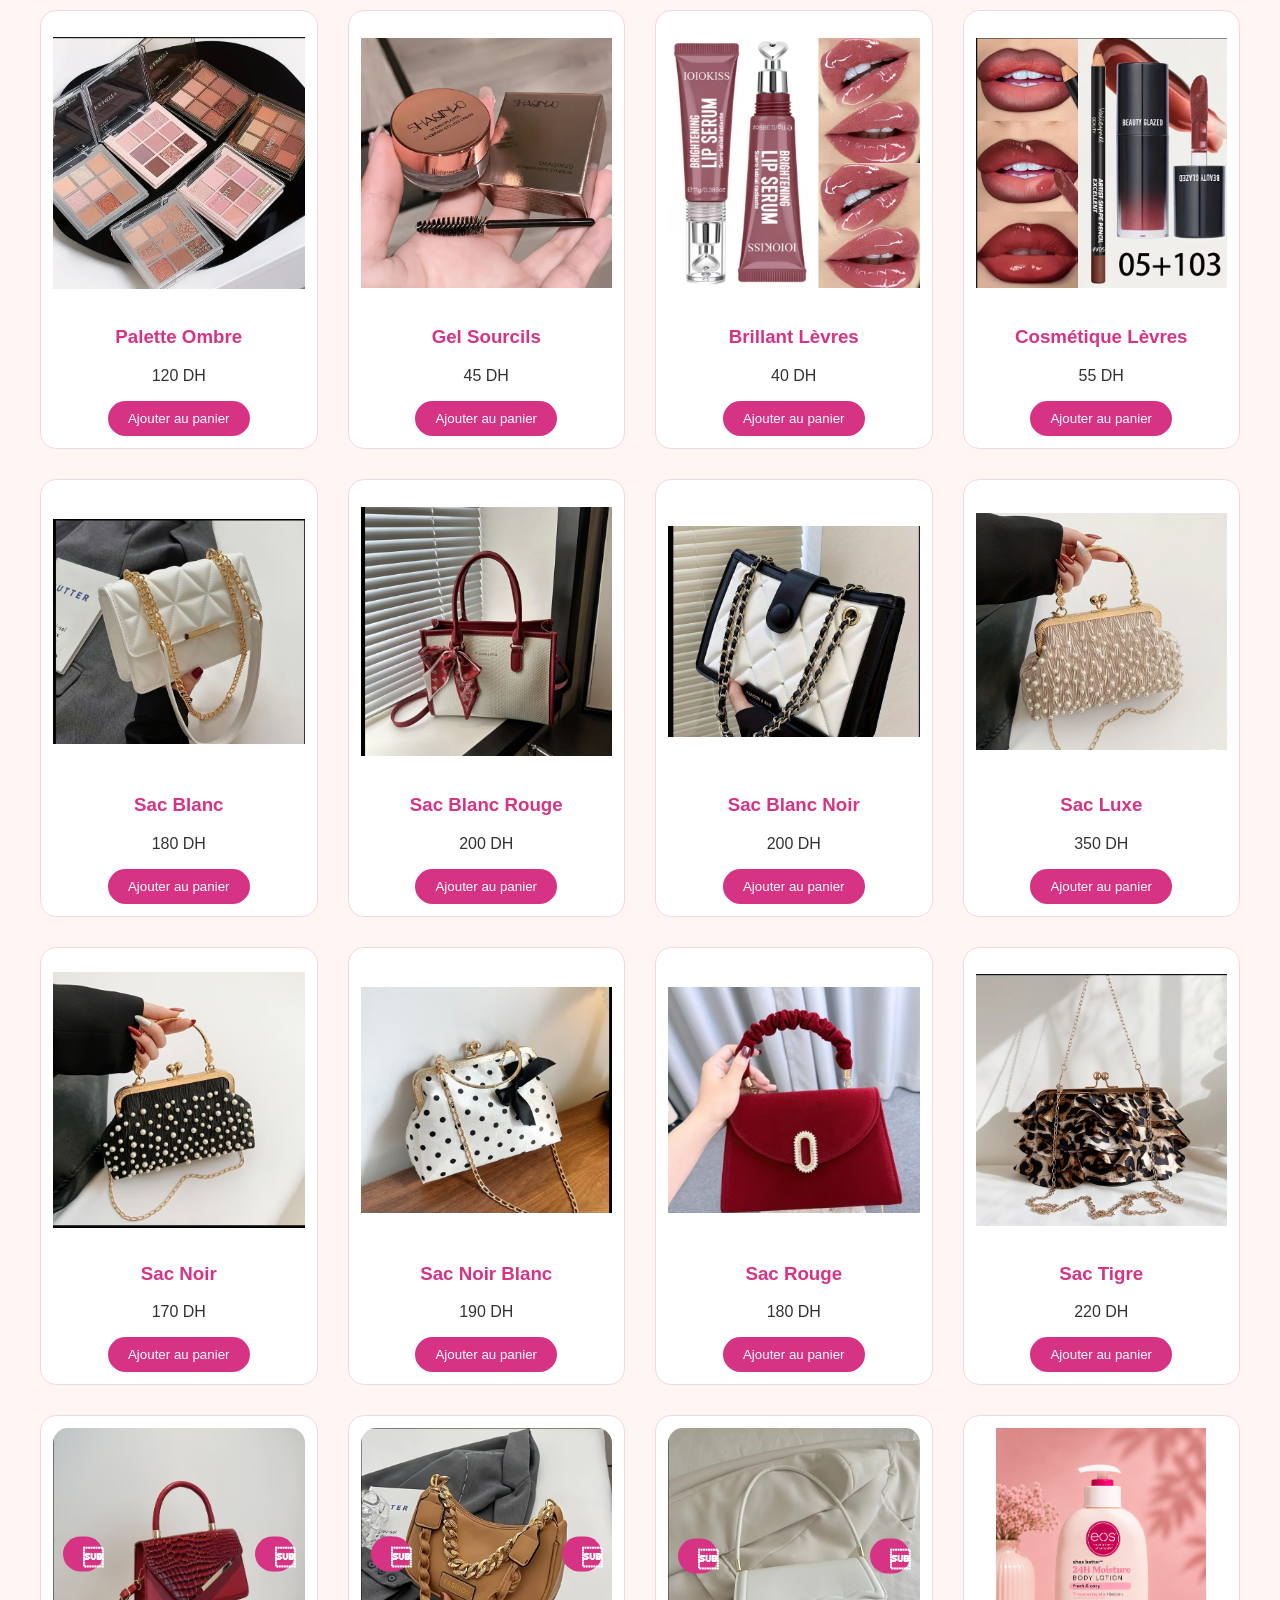
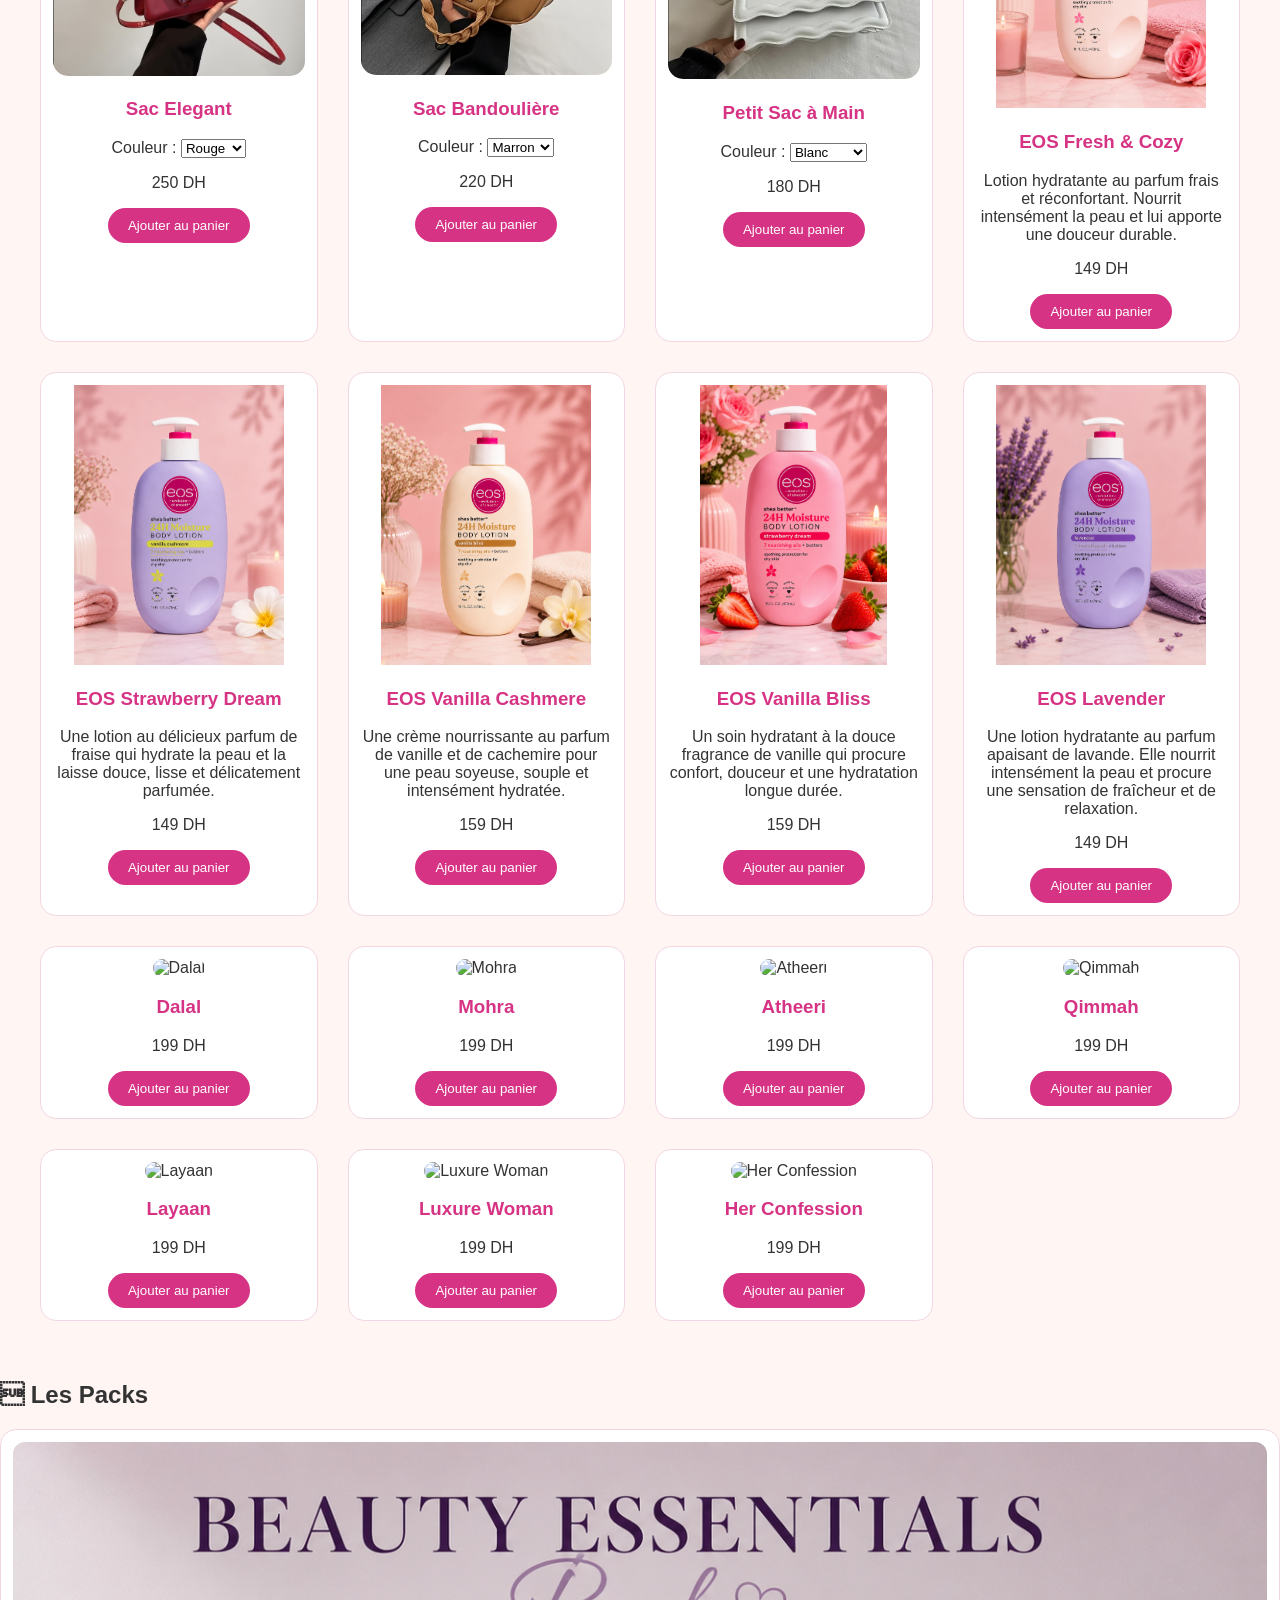
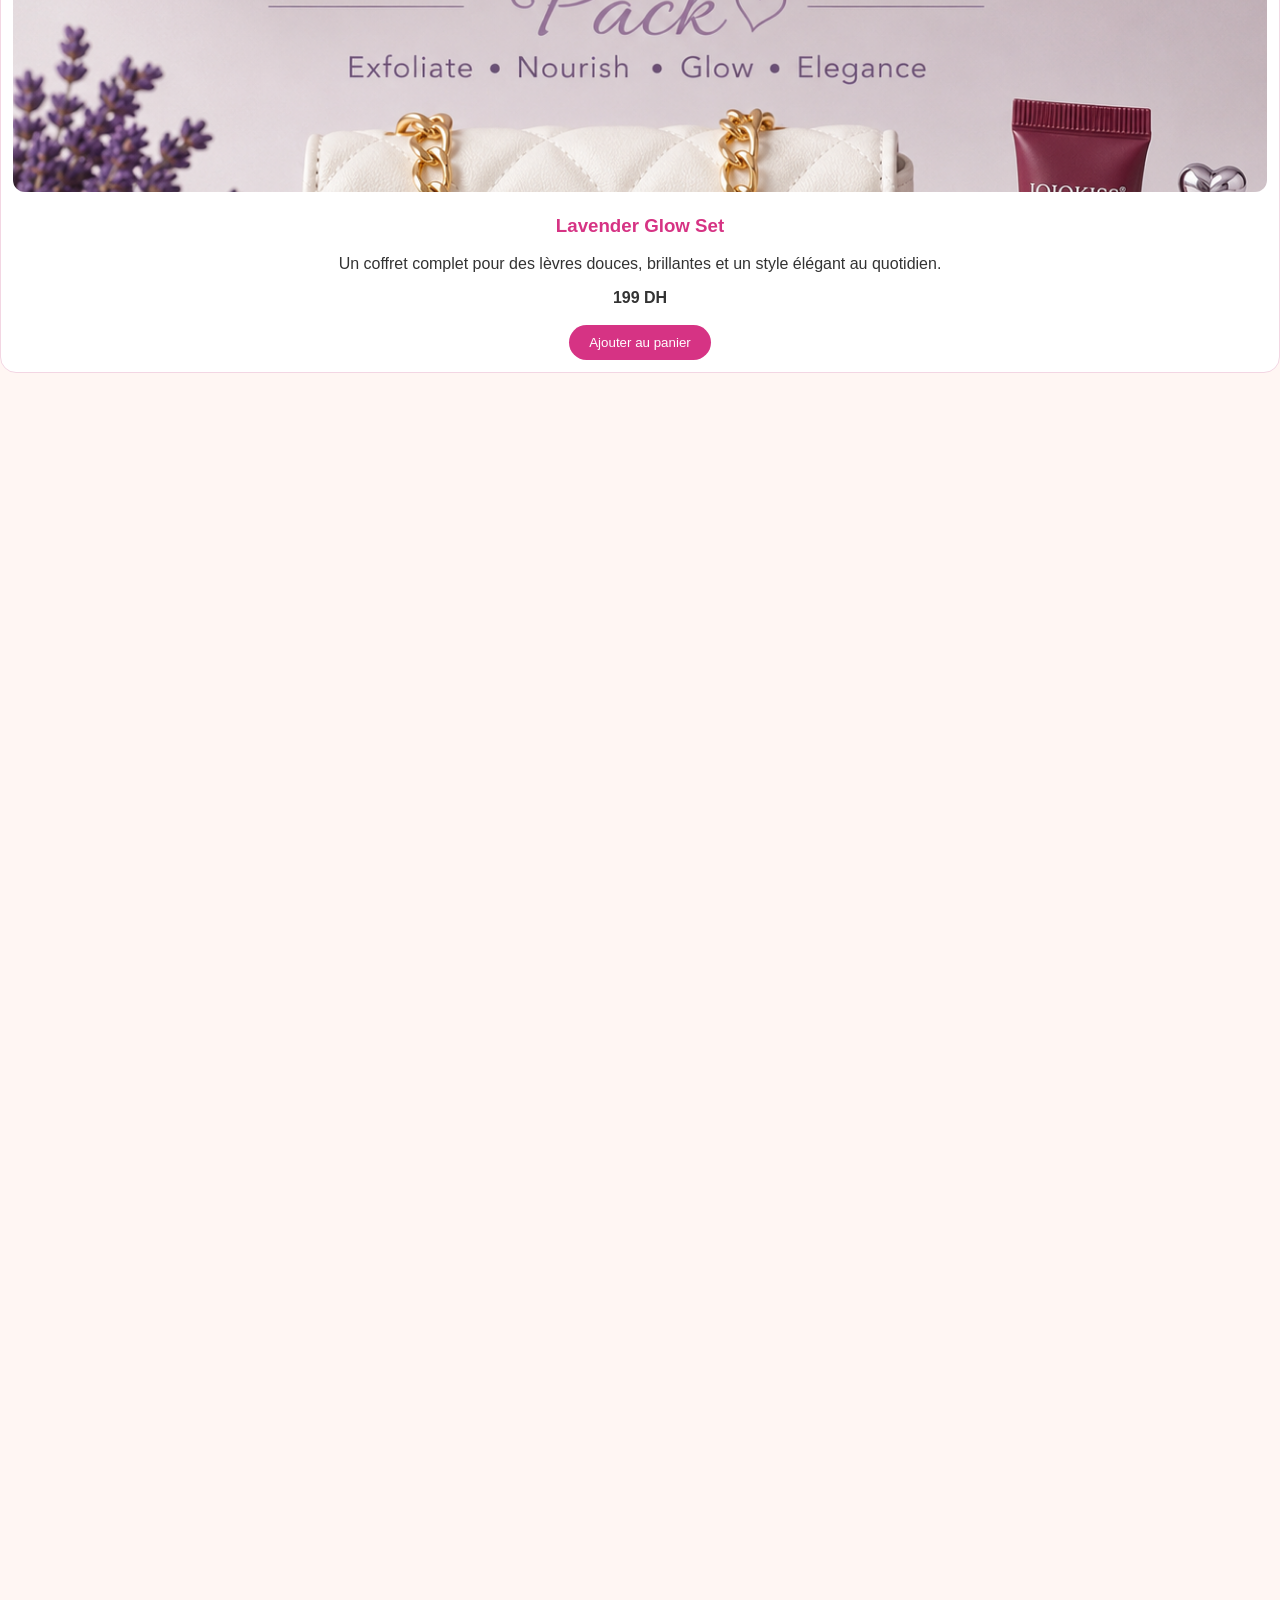
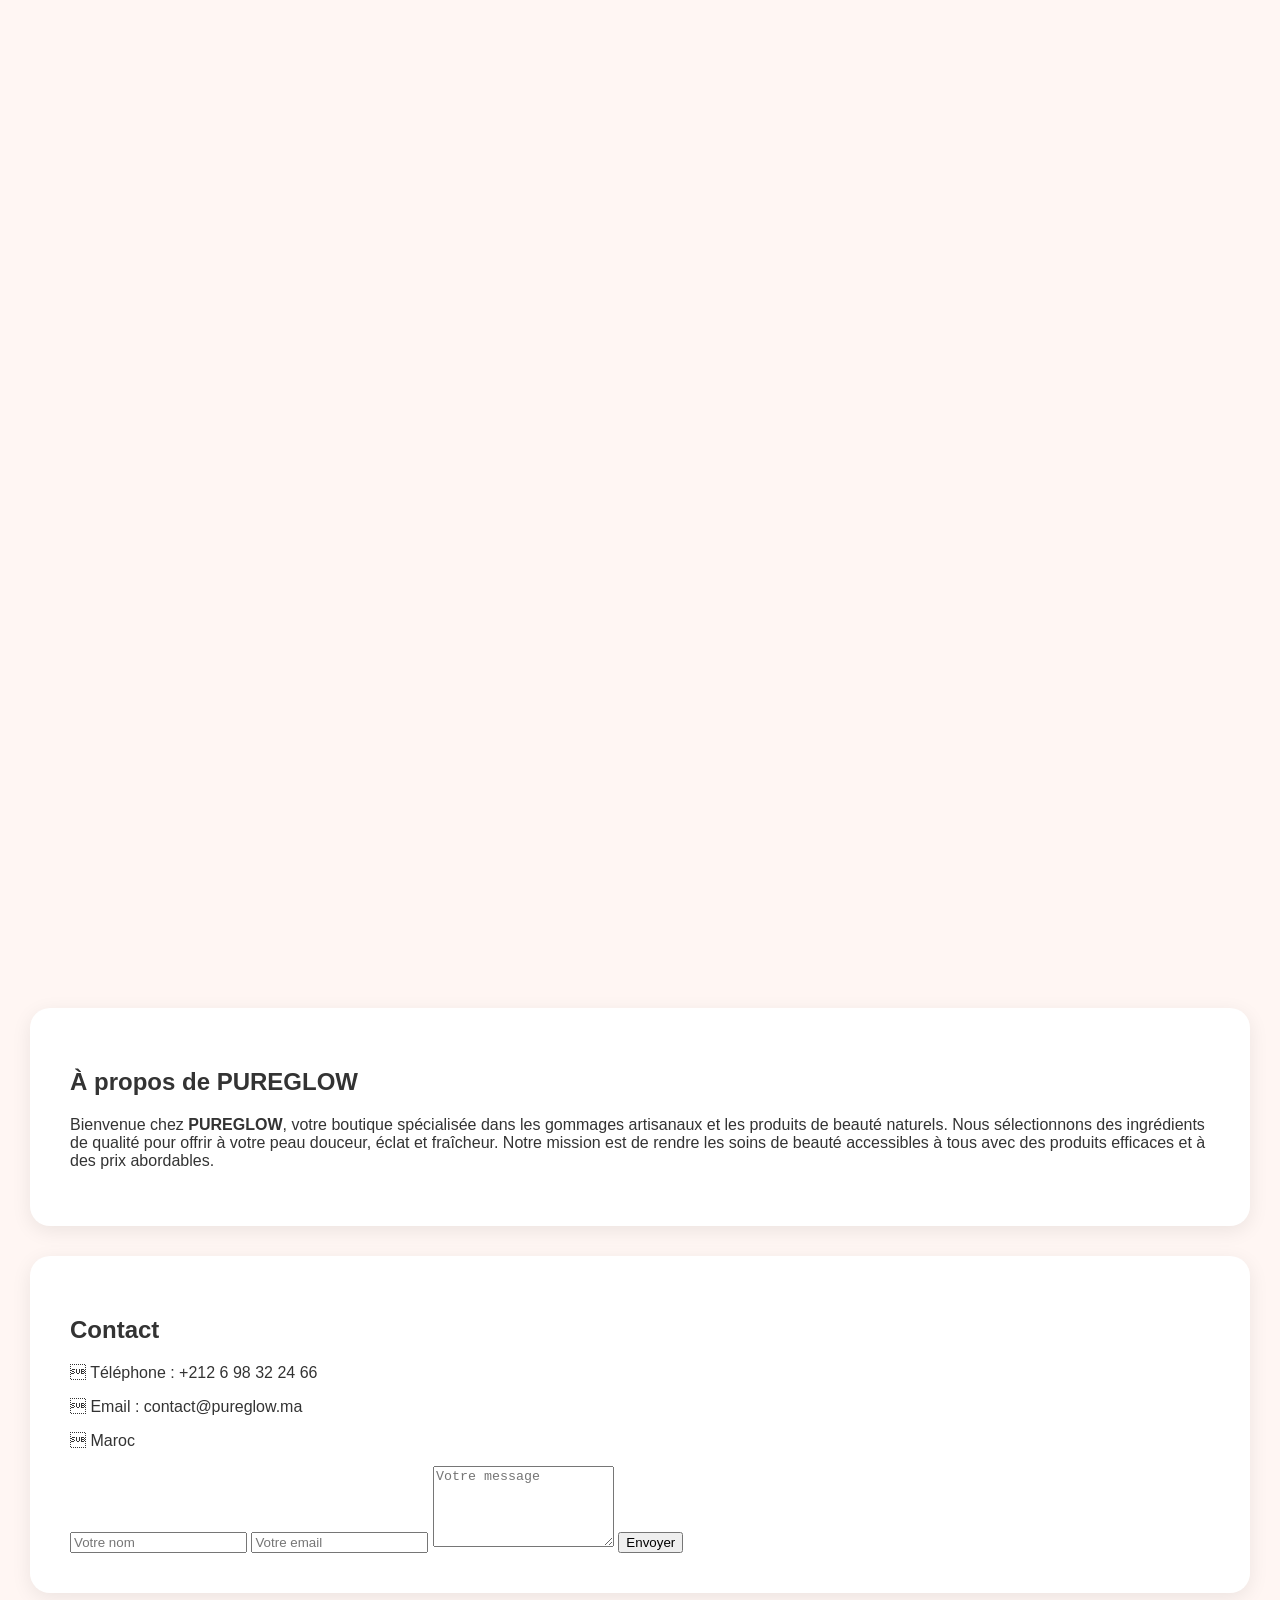
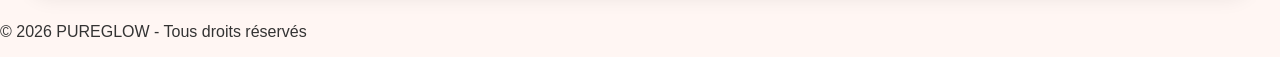
==== commit c939d512: "Update print statement from 'Hello' to 'Goodbye'" ====
--- a/index.html
+++ b/index.html
@@ -46,21 +46,24 @@
 
 <section class="search">
 
-<div class="filters">
-  <button data-category="all">Tous</button>
-  <button data-category="maquillage">Maquillage</button>
-  <button data-category="gommages">Gommages</button>
-  <button data-category="sacs">Sacs</button>
-  <button data-category="soin">Soins</button>
-  <button data-category="packs">Packs</button>
-</div>
-
-<input
-type="text"
-id="searchInput"
-placeholder=" Rechercher un produit...">
+  <div class="filters">
+    <button data-category="all">Tous</button>
+    <button data-category="maquillage">Maquillage</button>
+    <button data-category="gommages">Gommages</button>
+    <button data-category="sacs">Sacs</button>
+    <button data-category="soin">Soins</button>
+    <button data-category="parfum">Parfums</button>
+    <button data-category="packs">Packs</button>
+  </div>
+
+  <input
+    type="text"
+    id="searchInput"
+    placeholder="🔍 Rechercher un produit..."
+  >
 
 </section>
+
 
 <section class="products" id="products">
 
@@ -268,8 +271,6 @@
   </button>
 </div>
 
-</div>
-
 <div class="card" data-category="maquillage">
   <img src="CrayonsLevres.png" alt="Crayons Lèvres">
   <h3>Crayons Lèvres</h3>
@@ -491,11 +492,11 @@
 <div class="card" data-category="sacs">
 
 <div class="slider">
-<button class="prev" onclick="changeSlide('elegant',-1)">❮</button>
+<button class="prev" onclick="changeSlide('elegant',-1)"></button>
 
 <img id="elegant" src="SacElegant1.png">
 
-<button class="next" onclick="changeSlide('elegant',1)">❯</button>
+<button class="next" onclick="changeSlide('elegant',1)"></button>
 </div>
 
 <h3>Sac Elegant</h3>
@@ -525,11 +526,11 @@
 <div class="card" data-category="sacs">
 
 <div class="slider">
-<button class="prev" onclick="changeSlide('bandouliere',-1)">❮</button>
+<button class="prev" onclick="changeSlide('bandouliere',-1)"></button>
 
 <img id="bandouliere" src="SacBandouliere1.png">
 
-<button class="next" onclick="changeSlide('bandouliere',1)">❯</button>
+<button class="next" onclick="changeSlide('bandouliere',1)"></button>
 </div>
 
 <h3>Sac Bandoulière</h3>
@@ -560,11 +561,11 @@
 <div class="card" data-category="sacs">
 
 <div class="slider">
-<button class="prev" onclick="changeSlide('petit',-1)">❮</button>
+<button class="prev" onclick="changeSlide('petit',-1)"></button>
 
 <img id="petit" src="PetitSacaMain1.png">
 
-<button class="next" onclick="changeSlide('petit',1)">❯</button>
+<button class="next" onclick="changeSlide('petit',1)"></button>
 </div>
 
 <h3>Petit Sac à Main</h3>
@@ -577,7 +578,7 @@
 <option>Vert Clair</option>
 <option>Noir</option>
 <option>Rose</option>
-<option>Mrron</option>
+<option>Marron</option>
 <option>Orange</option>
 </select>
 </div>
@@ -648,6 +649,83 @@
   <button class="add-btn"
     data-name="EOS Lavender"
     data-price="149">
+    Ajouter au panier
+  </button>
+</div>
+
+<div class="card" data-category="parfum">
+  <img src="Dalal.png" alt="Dalal">
+  <h3>Dalal</h3>
+  <p>199 DH</p>
+  <button class="add-btn"
+          data-name="Dalal"
+          data-price="199">
+    Ajouter au panier
+  </button>
+</div>
+
+<div class="card" data-category="parfum">
+  <img src="Mohra.png" alt="Mohra">
+  <h3>Mohra</h3>
+  <p>199 DH</p>
+  <button class="add-btn"
+          data-name="Mohra"
+          data-price="199">
+    Ajouter au panier
+  </button>
+</div>
+
+<div class="card" data-category="parfum">
+  <img src="Atheeri.png" alt="Atheeri">
+  <h3>Atheeri</h3>
+  <p>199 DH</p>
+  <button class="add-btn"
+          data-name="Atheeri"
+          data-price="199">
+    Ajouter au panier
+  </button>
+</div>
+
+<div class="card" data-category="parfum">
+  <img src="Qimmah.png" alt="Qimmah">
+  <h3>Qimmah</h3>
+  <p>199 DH</p>
+  <button class="add-btn"
+          data-name="Qimmah"
+          data-price="199">
+    Ajouter au panier
+  </button>
+</div>
+
+<div class="card" data-category="parfum">
+  <img src="Layaan.png" alt="Layaan">
+  <h3>Layaan</h3>
+  <p>199 DH</p>
+  <button class="add-btn"
+          data-name="Layaan"
+          data-price="199">
+    Ajouter au panier
+  </button>
+</div>
+
+<div class="card" data-category="parfum">
+  <img src="LuxureWoman.png" alt="Luxure Woman">
+  <h3>Luxure Woman</h3>
+  <p>199 DH</p>
+  <button class="add-btn"
+          data-name="Luxure Woman"
+          data-price="199">
+    Ajouter au panier
+  </button>
+</div>
+
+<div class="card" data-category="parfum">
+  <img src="HerConfesion.png" alt="Her Confession">
+  <h3>Her Confession</h3>
+  <p>199 DH</p>
+  <button class="add-btn"
+          data-name="Her Confession"
+          data-price="199">
     Ajouter au panier
   </button>
 </div>
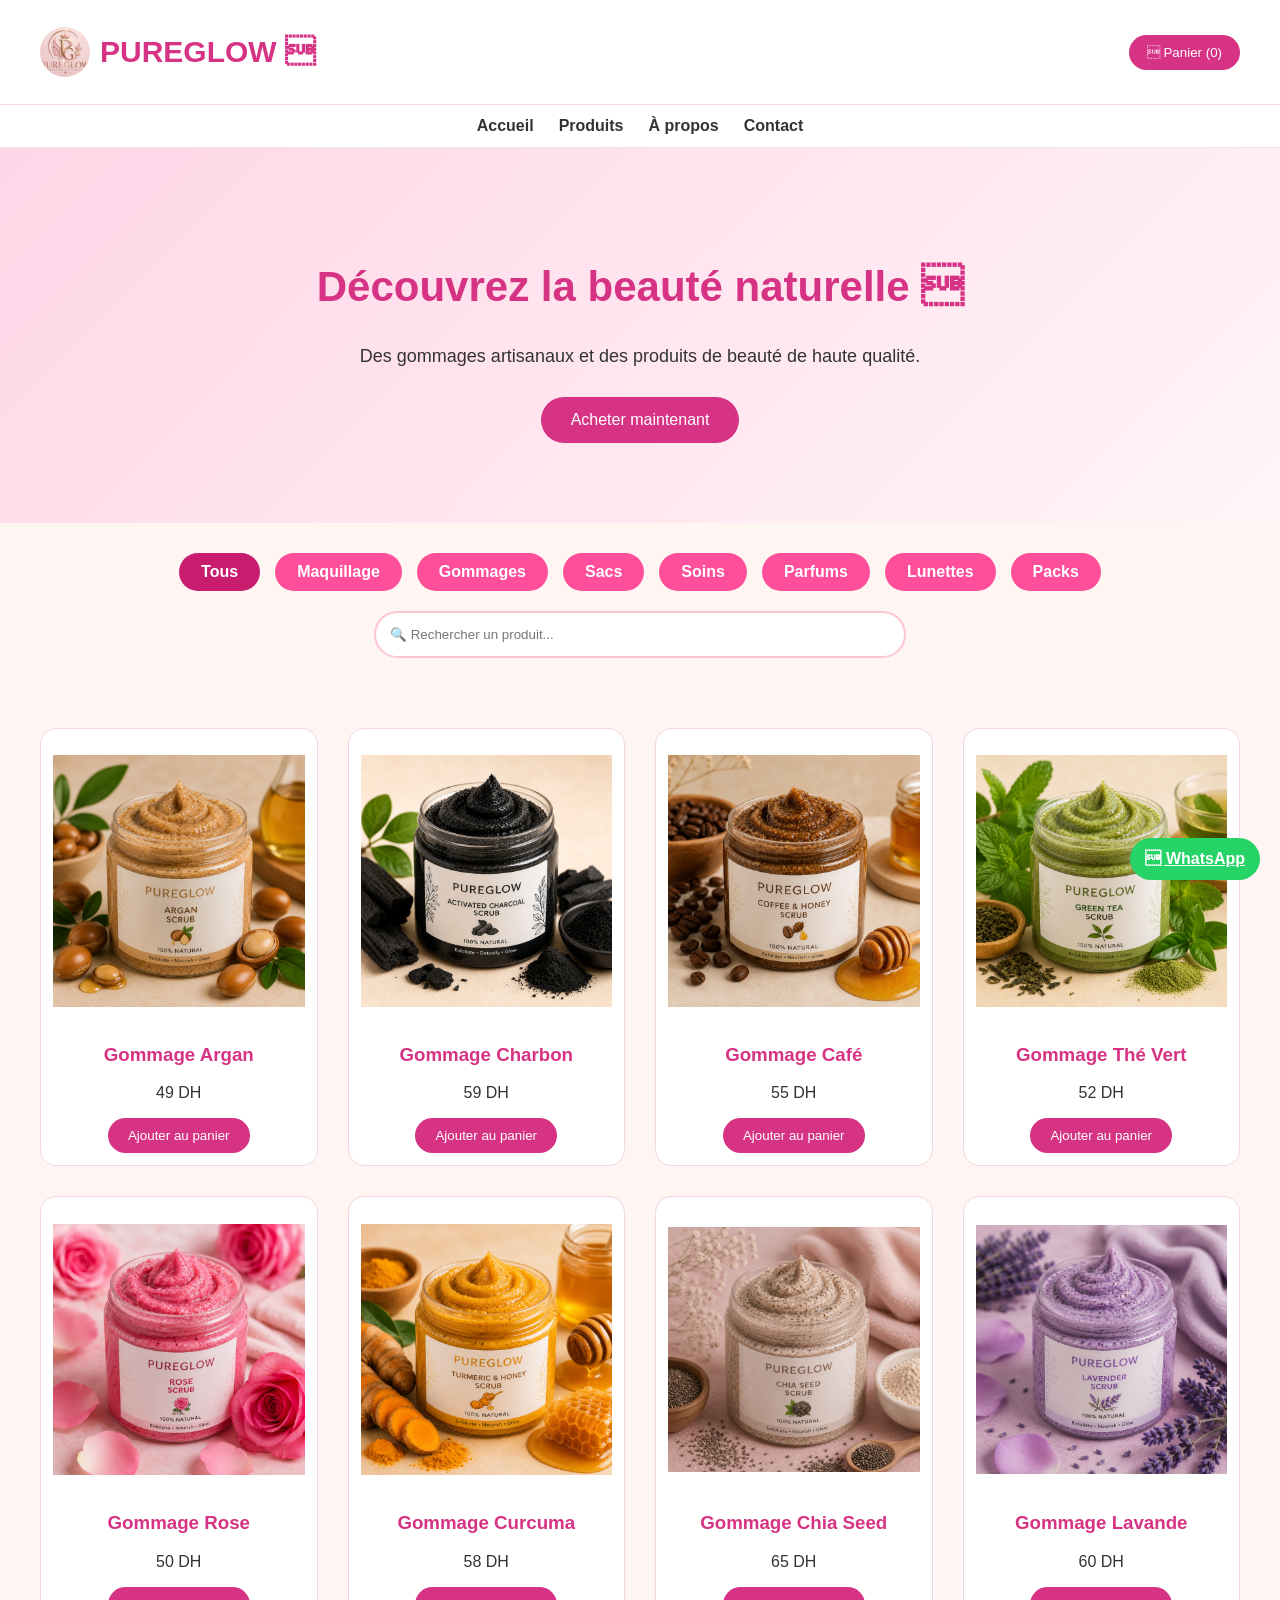
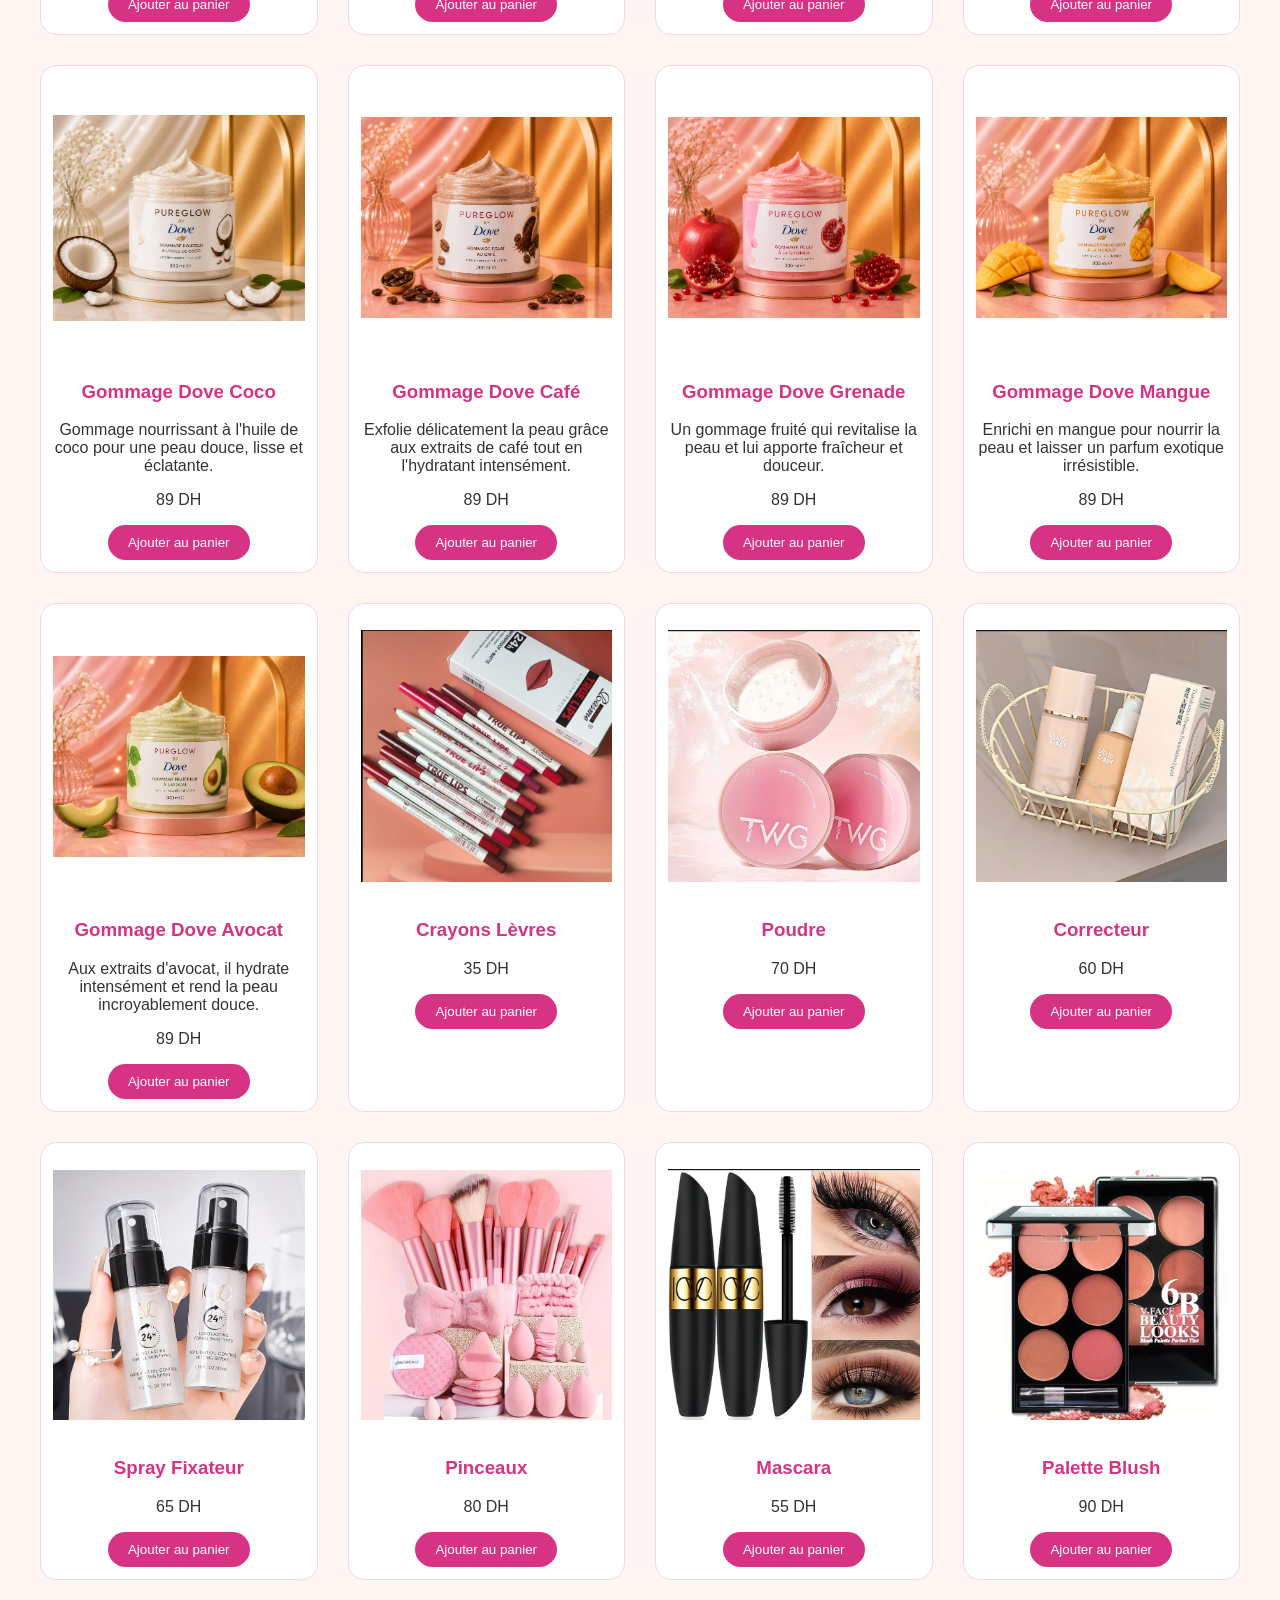
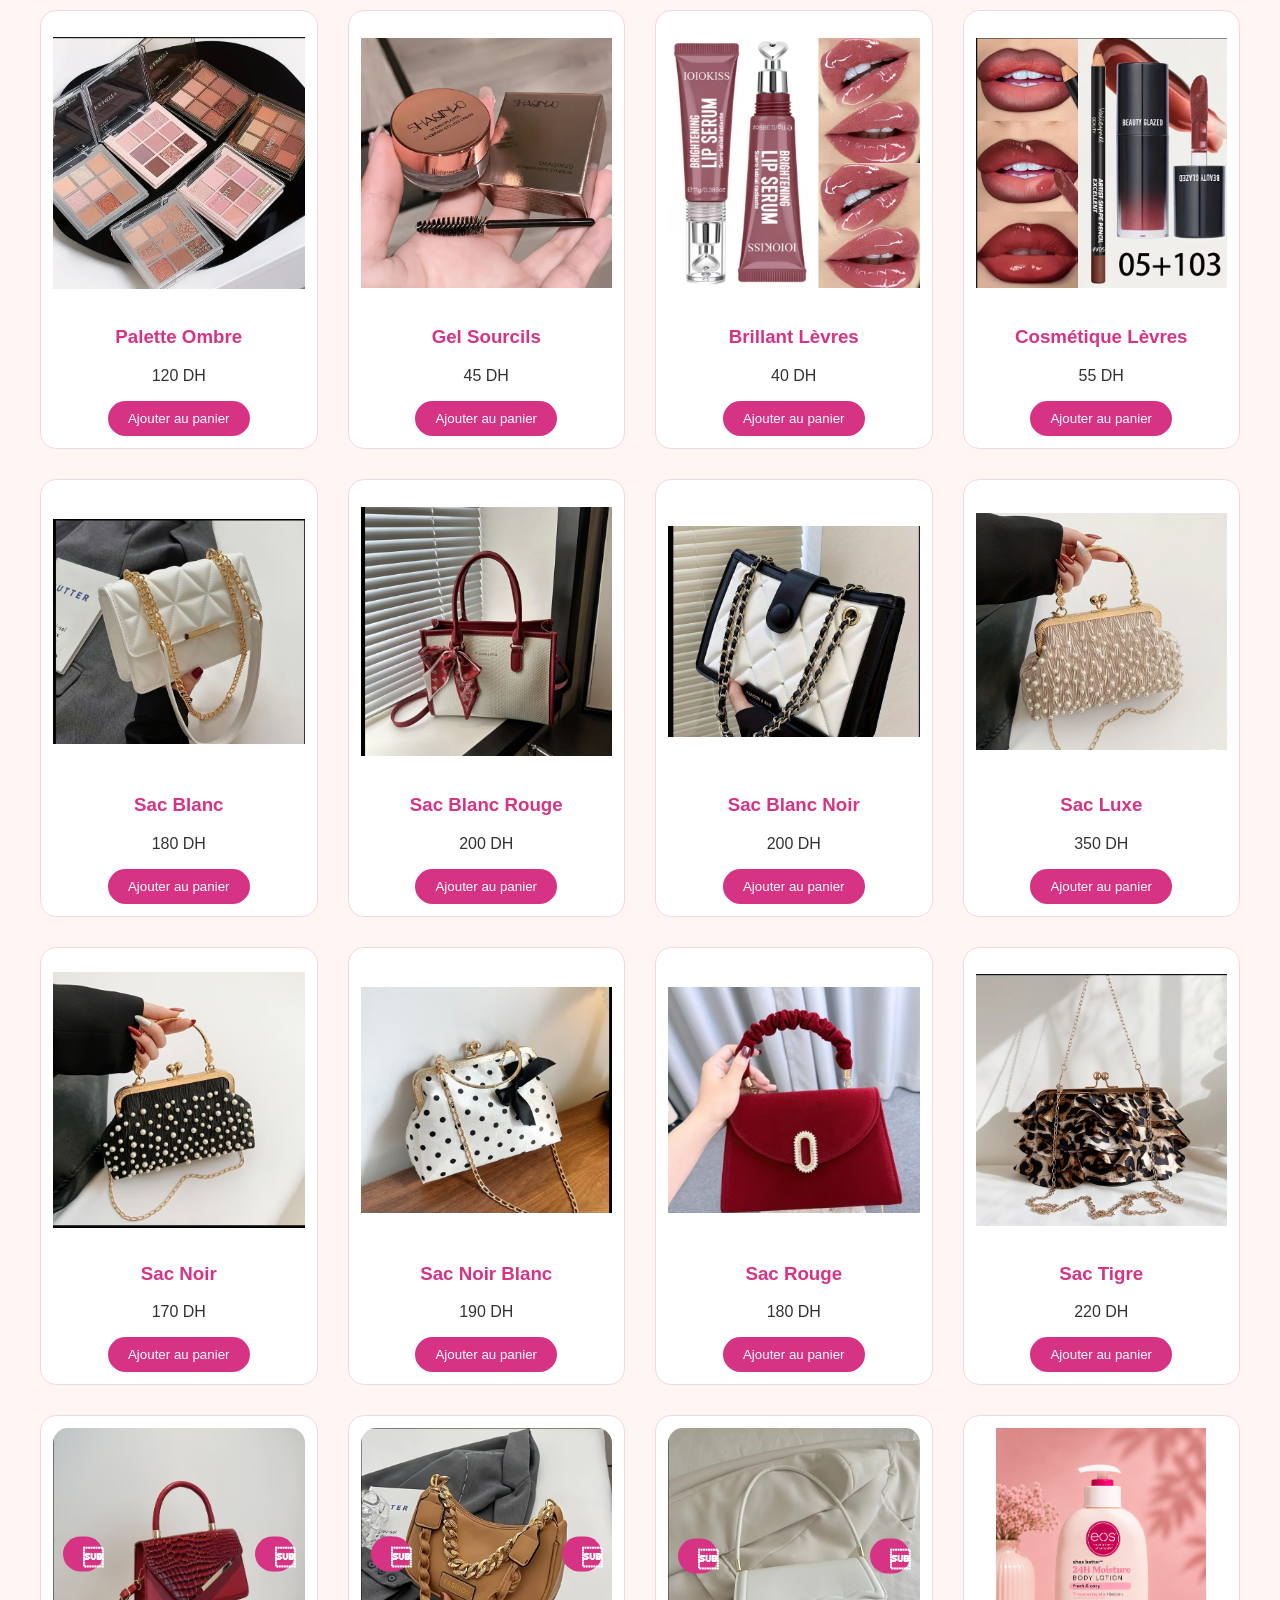
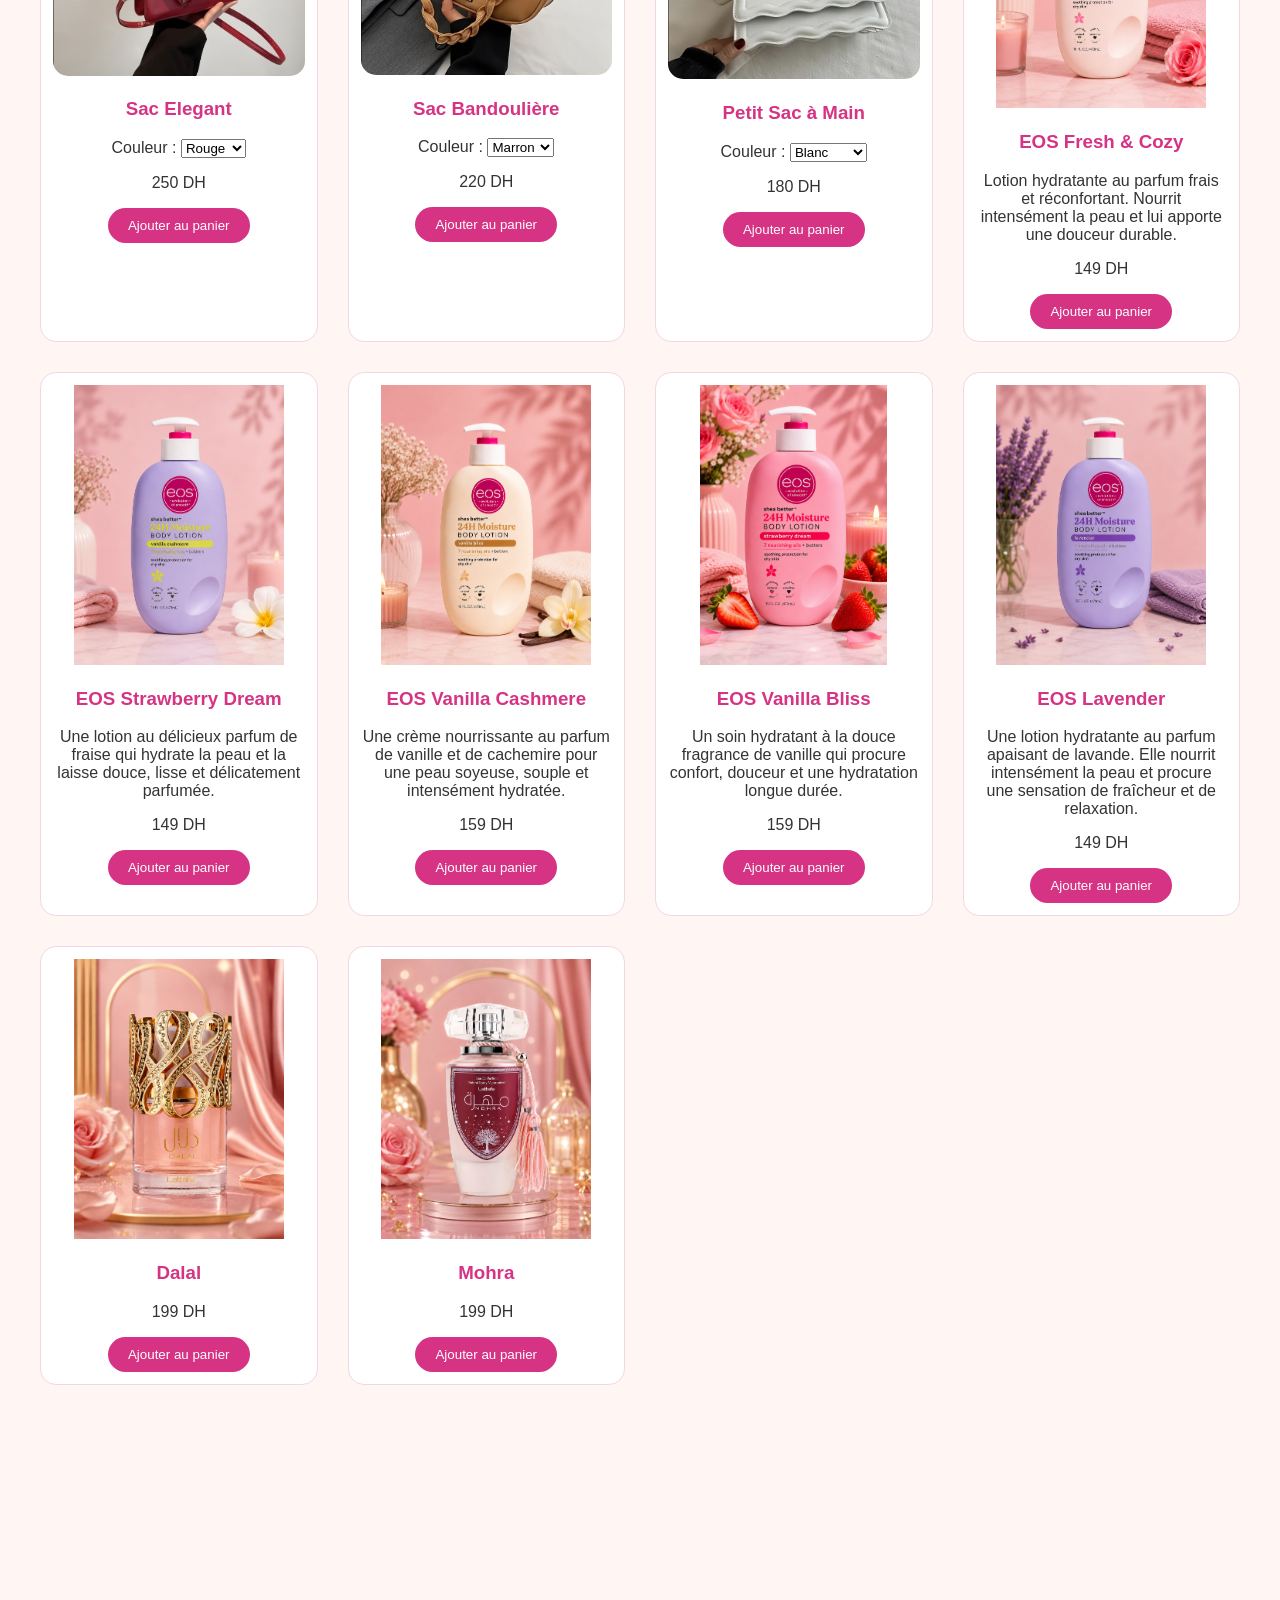
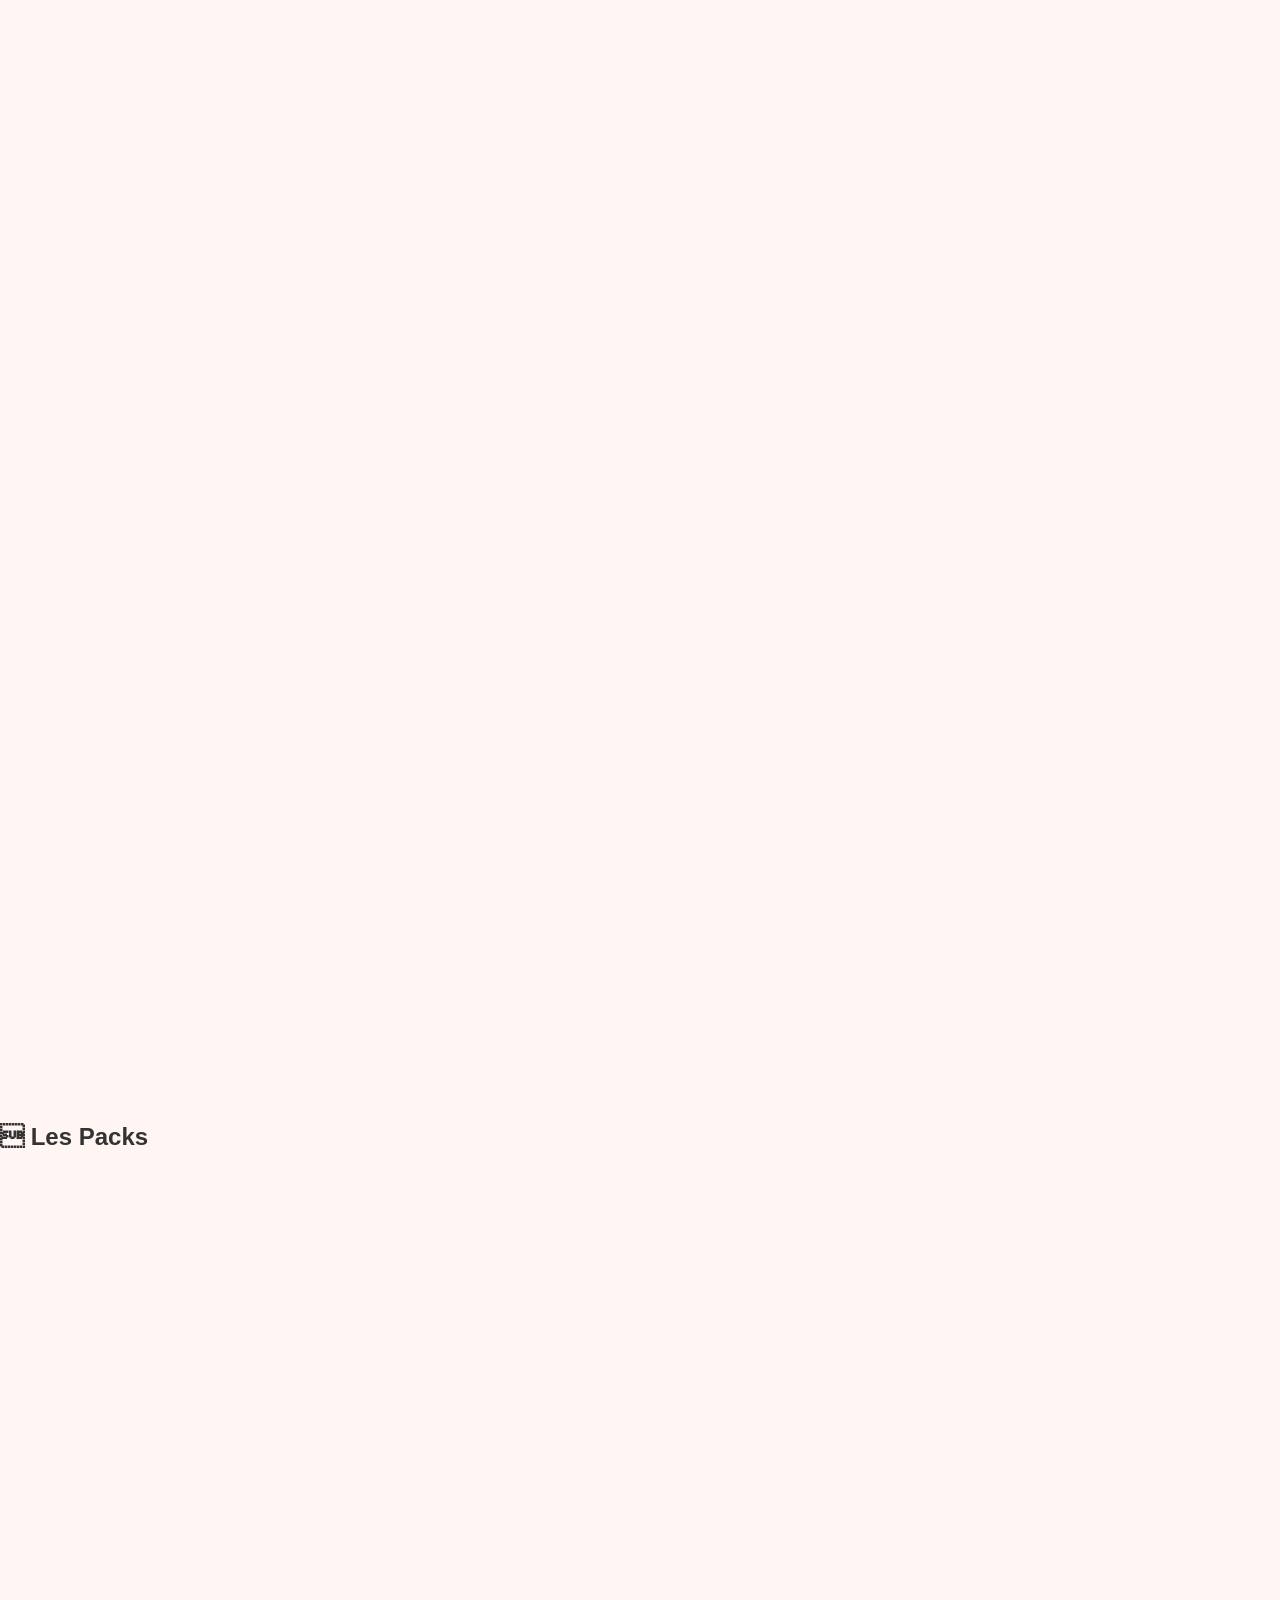
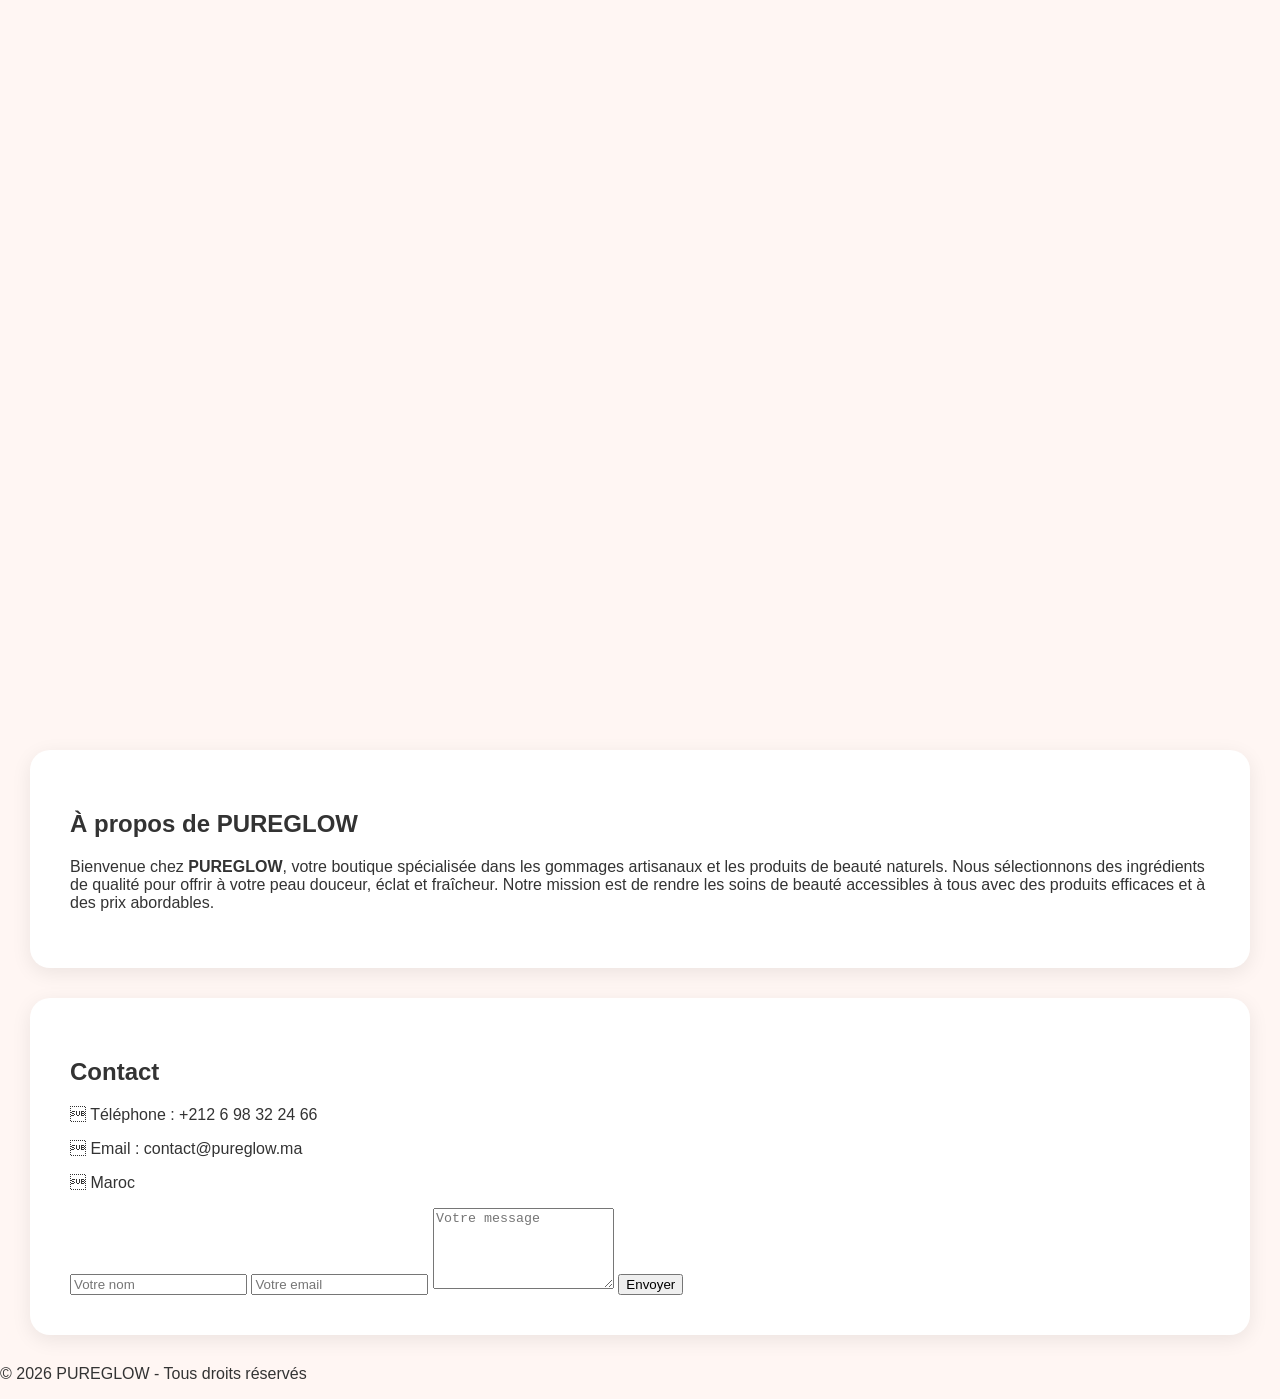
==== commit f2ae50ee: "Update print statement from 'Hello' to 'Goodbye'" ====
--- a/index.html
+++ b/index.html
@@ -53,6 +53,7 @@
     <button data-category="sacs">Sacs</button>
     <button data-category="soin">Soins</button>
     <button data-category="parfum">Parfums</button>
+      <button data-category="lunettes">Lunettes</button>
     <button data-category="packs">Packs</button>
   </div>
 
@@ -730,6 +731,132 @@
   </button>
 </div>
 
+    <div class="card" data-category="lunettes">
+  <img src="Lunette.png" alt="Lunette">
+  <h3>Lunette 1</h3>
+  <p>120 DH</p>
+  <button class="add-btn" data-name="Lunette 1" data-price="120">
+    Ajouter au panier
+  </button>
+</div>
+
+<div class="card" data-category="lunettes">
+  <img src="Lunette1.png" alt="Lunette">
+  <h3>Lunette 2</h3>
+  <p>120 DH</p>
+  <button class="add-btn" data-name="Lunette 2" data-price="120">
+    Ajouter au panier
+  </button>
+</div>
+
+<div class="card" data-category="lunettes">
+  <img src="Lunette2.png" alt="Lunette">
+  <h3>Lunette 3</h3>
+  <p>120 DH</p>
+  <button class="add-btn" data-name="Lunette 3" data-price="120">
+    Ajouter au panier
+  </button>
+</div>
+
+<div class="card" data-category="lunettes">
+  <img src="Lunette3.png" alt="Lunette">
+  <h3>Lunette 4</h3>
+  <p>120 DH</p>
+  <button class="add-btn" data-name="Lunette 4" data-price="120">
+    Ajouter au panier
+  </button>
+</div>
+
+<div class="card" data-category="lunettes">
+  <img src="Lunette4.png" alt="Lunette">
+  <h3>Lunette 5</h3>
+  <p>120 DH</p>
+  <button class="add-btn" data-name="Lunette 5" data-price="120">
+    Ajouter au panier
+  </button>
+</div>
+
+<div class="card" data-category="lunettes">
+  <img src="Lunette5.png" alt="Lunette">
+  <h3>Lunette 6</h3>
+  <p>120 DH</p>
+  <button class="add-btn" data-name="Lunette 6" data-price="120">
+    Ajouter au panier
+  </button>
+</div>
+
+<div class="card" data-category="lunettes">
+  <img src="Lunette6.png" alt="Lunette">
+  <h3>Lunette 7</h3>
+  <p>120 DH</p>
+  <button class="add-btn" data-name="Lunette 7" data-price="120">
+    Ajouter au panier
+  </button>
+</div>
+
+<div class="card" data-category="lunettes">
+  <img src="Lunette7.png" alt="Lunette">
+  <h3>Lunette 8</h3>
+  <p>120 DH</p>
+  <button class="add-btn" data-name="Lunette 8" data-price="120">
+    Ajouter au panier
+  </button>
+</div>
+
+<div class="card" data-category="lunettes">
+  <img src="Lunette8.png" alt="Lunette">
+  <h3>Lunette 9</h3>
+  <p>120 DH</p>
+  <button class="add-btn" data-name="Lunette 9" data-price="120">
+    Ajouter au panier
+  </button>
+</div>
+
+<div class="card" data-category="lunettes">
+  <img src="Lunette9.png" alt="Lunette">
+  <h3>Lunette 10</h3>
+  <p>120 DH</p>
+  <button class="add-btn" data-name="Lunette 10" data-price="120">
+    Ajouter au panier
+  </button>
+</div>
+
+<div class="card" data-category="lunettes">
+  <img src="Lunette10.png" alt="Lunette">
+  <h3>Lunette 11</h3>
+  <p>120 DH</p>
+  <button class="add-btn" data-name="Lunette 11" data-price="120">
+    Ajouter au panier
+  </button>
+</div>
+
+<div class="card" data-category="lunettes">
+  <img src="Lunette11.png" alt="Lunette">
+  <h3>Lunette 12</h3>
+  <p>120 DH</p>
+  <button class="add-btn" data-name="Lunette 12" data-price="120">
+    Ajouter au panier
+  </button>
+</div>
+
+<div class="card" data-category="lunettes">
+  <img src="Lunette12.png" alt="Lunette">
+  <h3>Lunette 13</h3>
+  <p>120 DH</p>
+  <button class="add-btn" data-name="Lunette 13" data-price="120">
+    Ajouter au panier
+  </button>
+</div>
+
+<div class="card" data-category="lunettes">
+  <img src="Lunette13.png" alt="Lunette">
+  <h3>Lunette 14</h3>
+  <p>120 DH</p>
+  <button class="add-btn" data-name="Lunette 14" data-price="120">
+    Ajouter au panier
+  </button>
+</div>
+    
 </section>
 
 <section class="packs" id="packs">
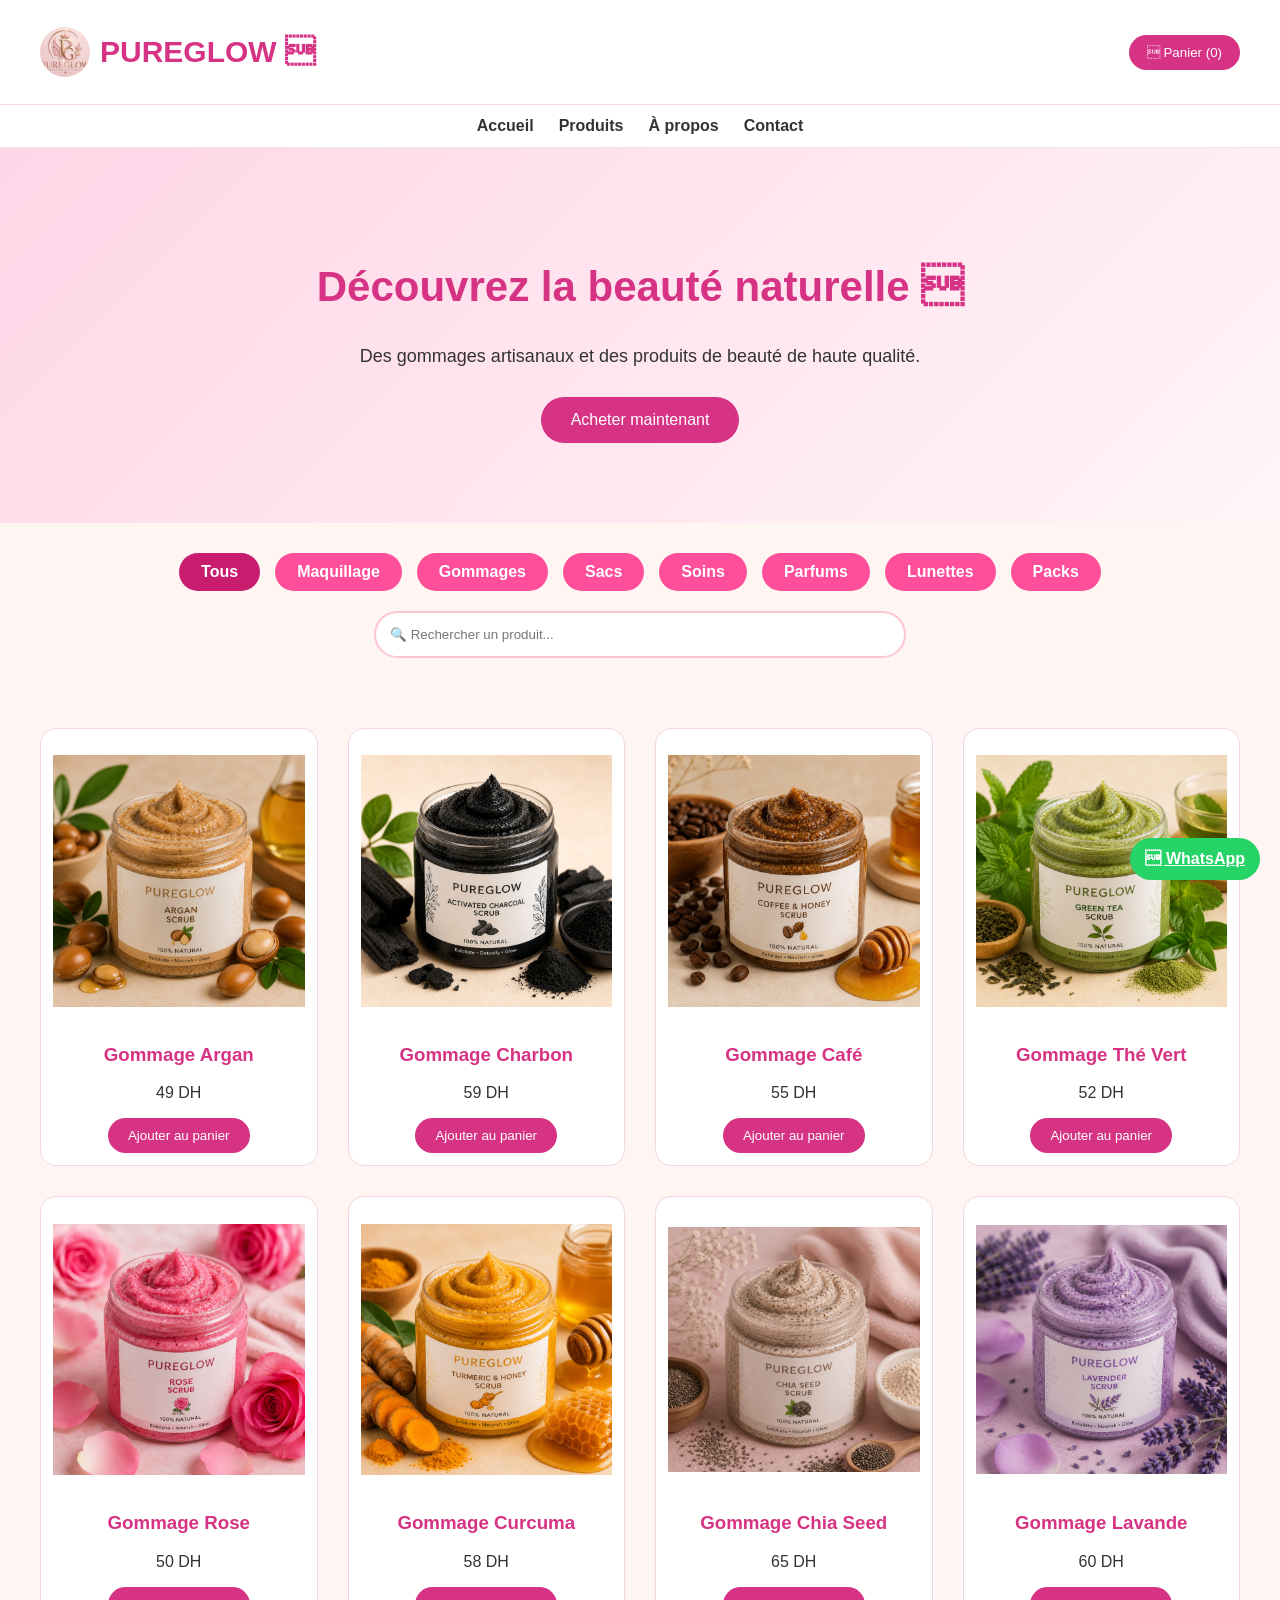
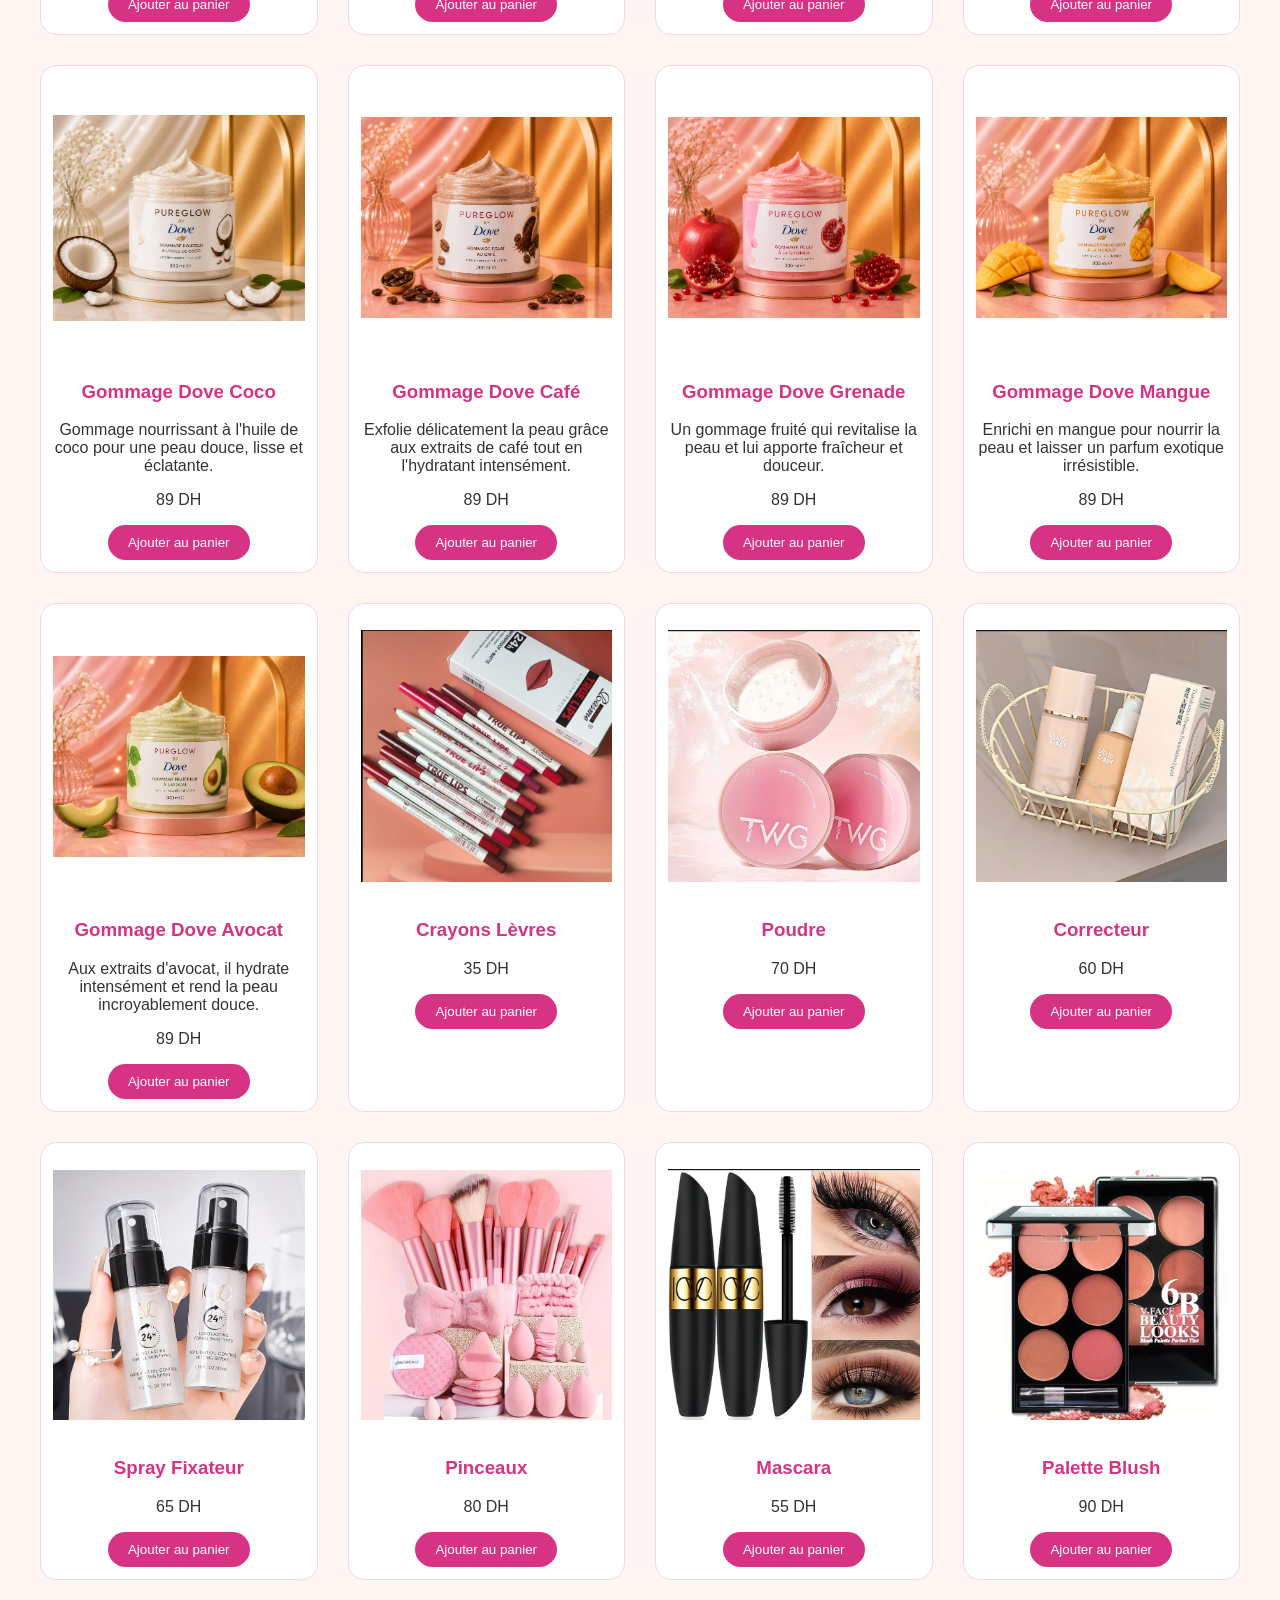
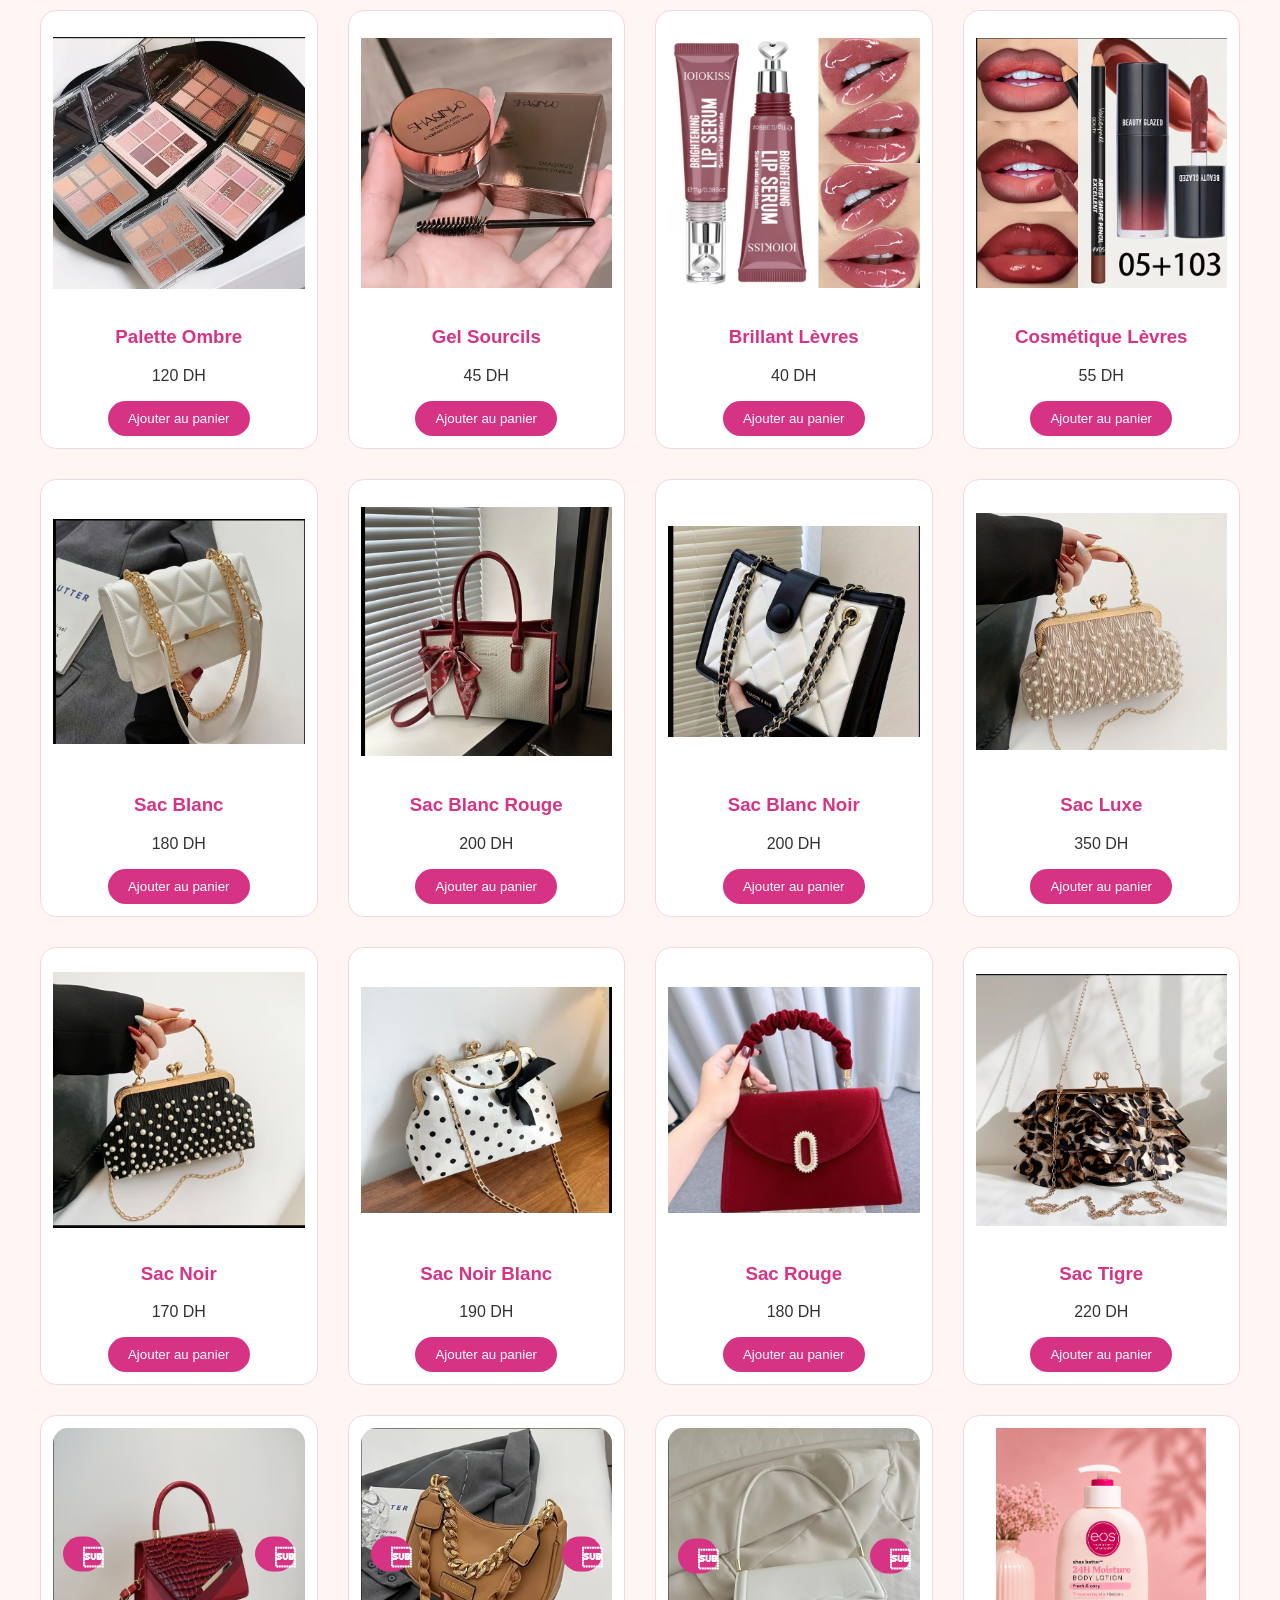
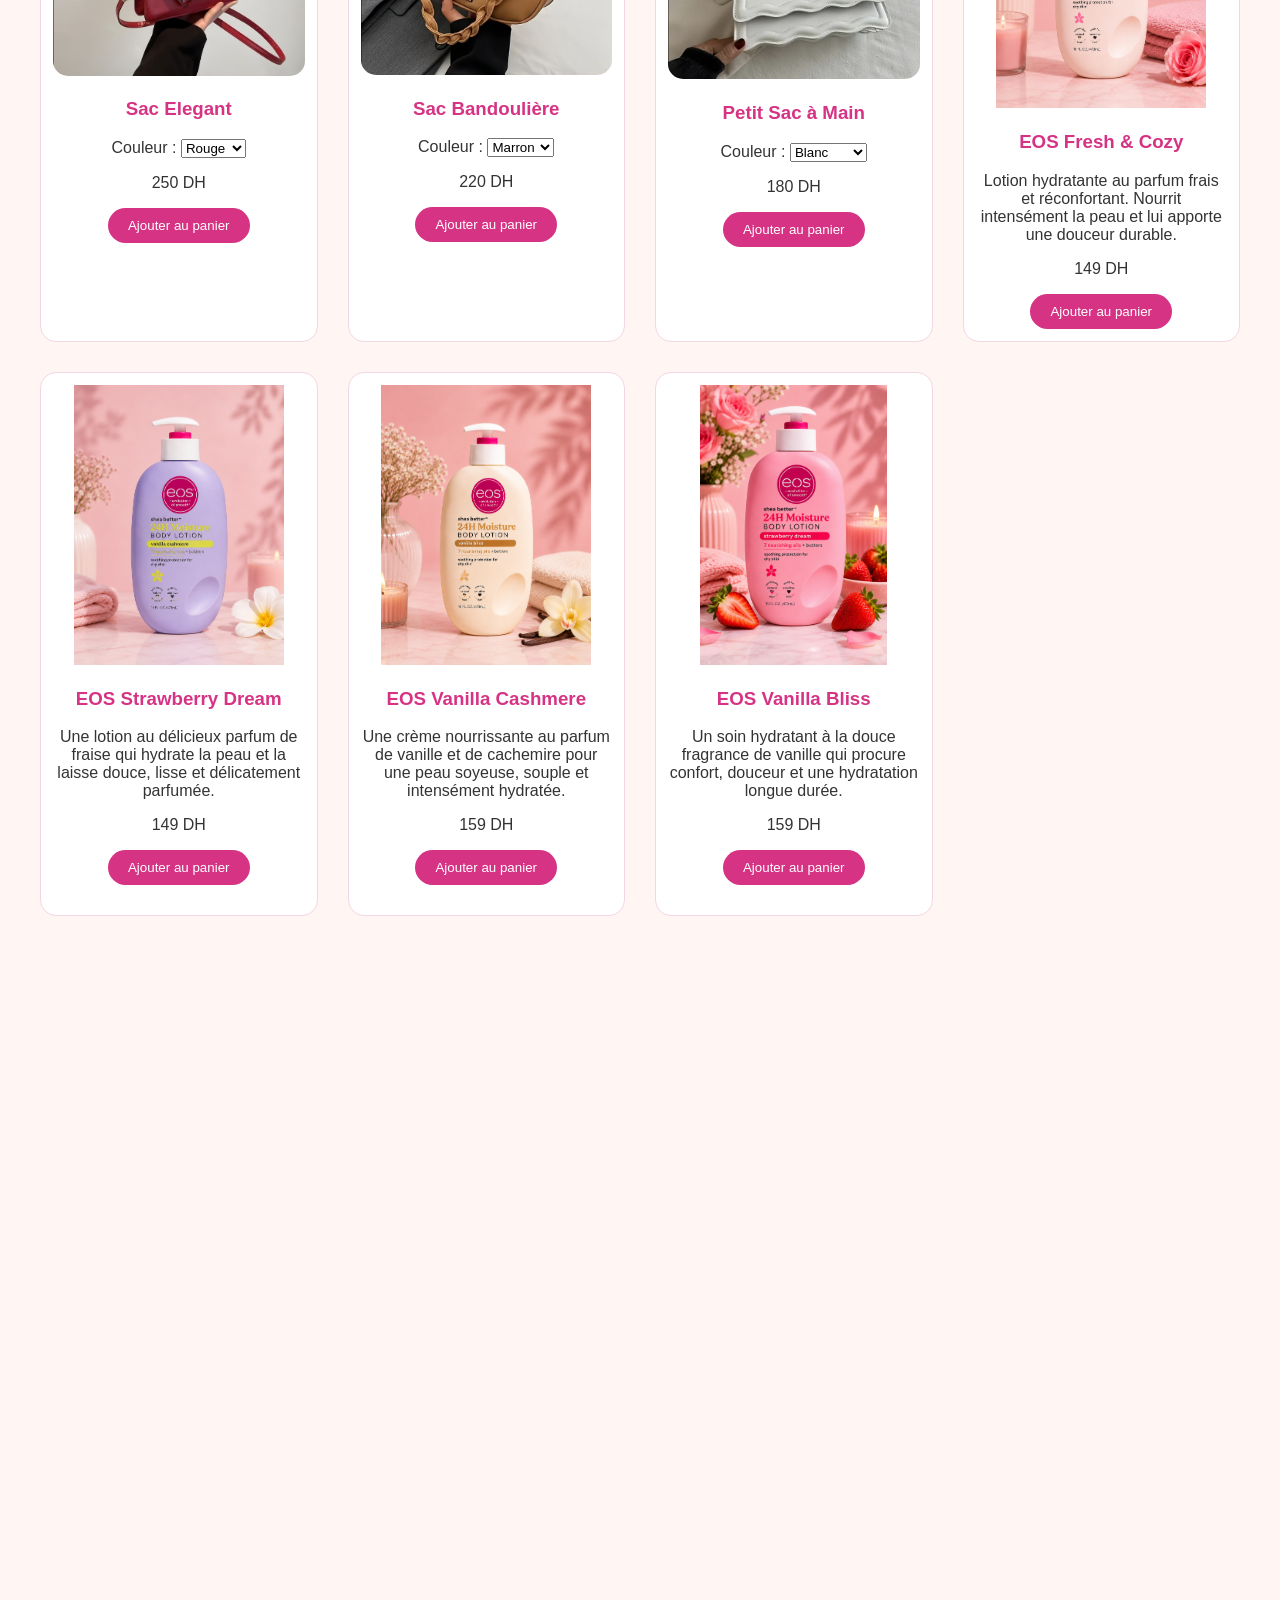
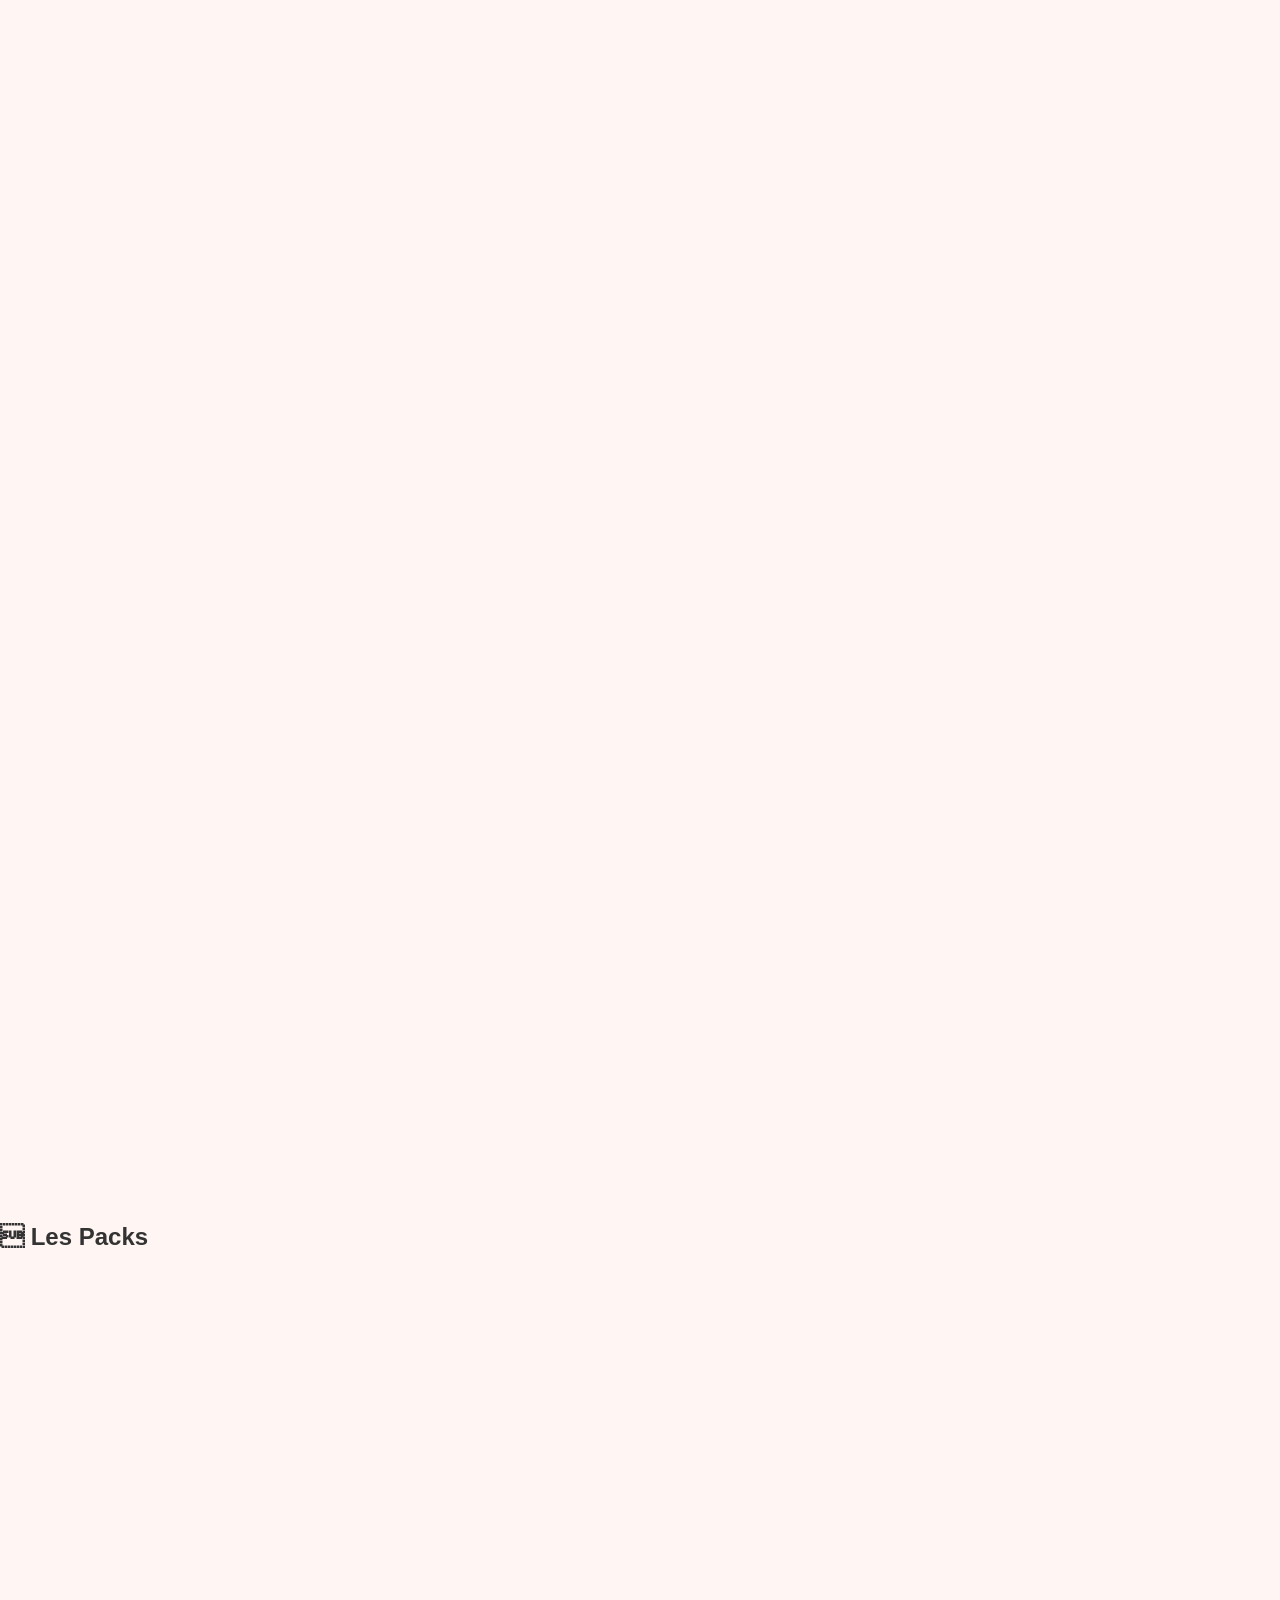
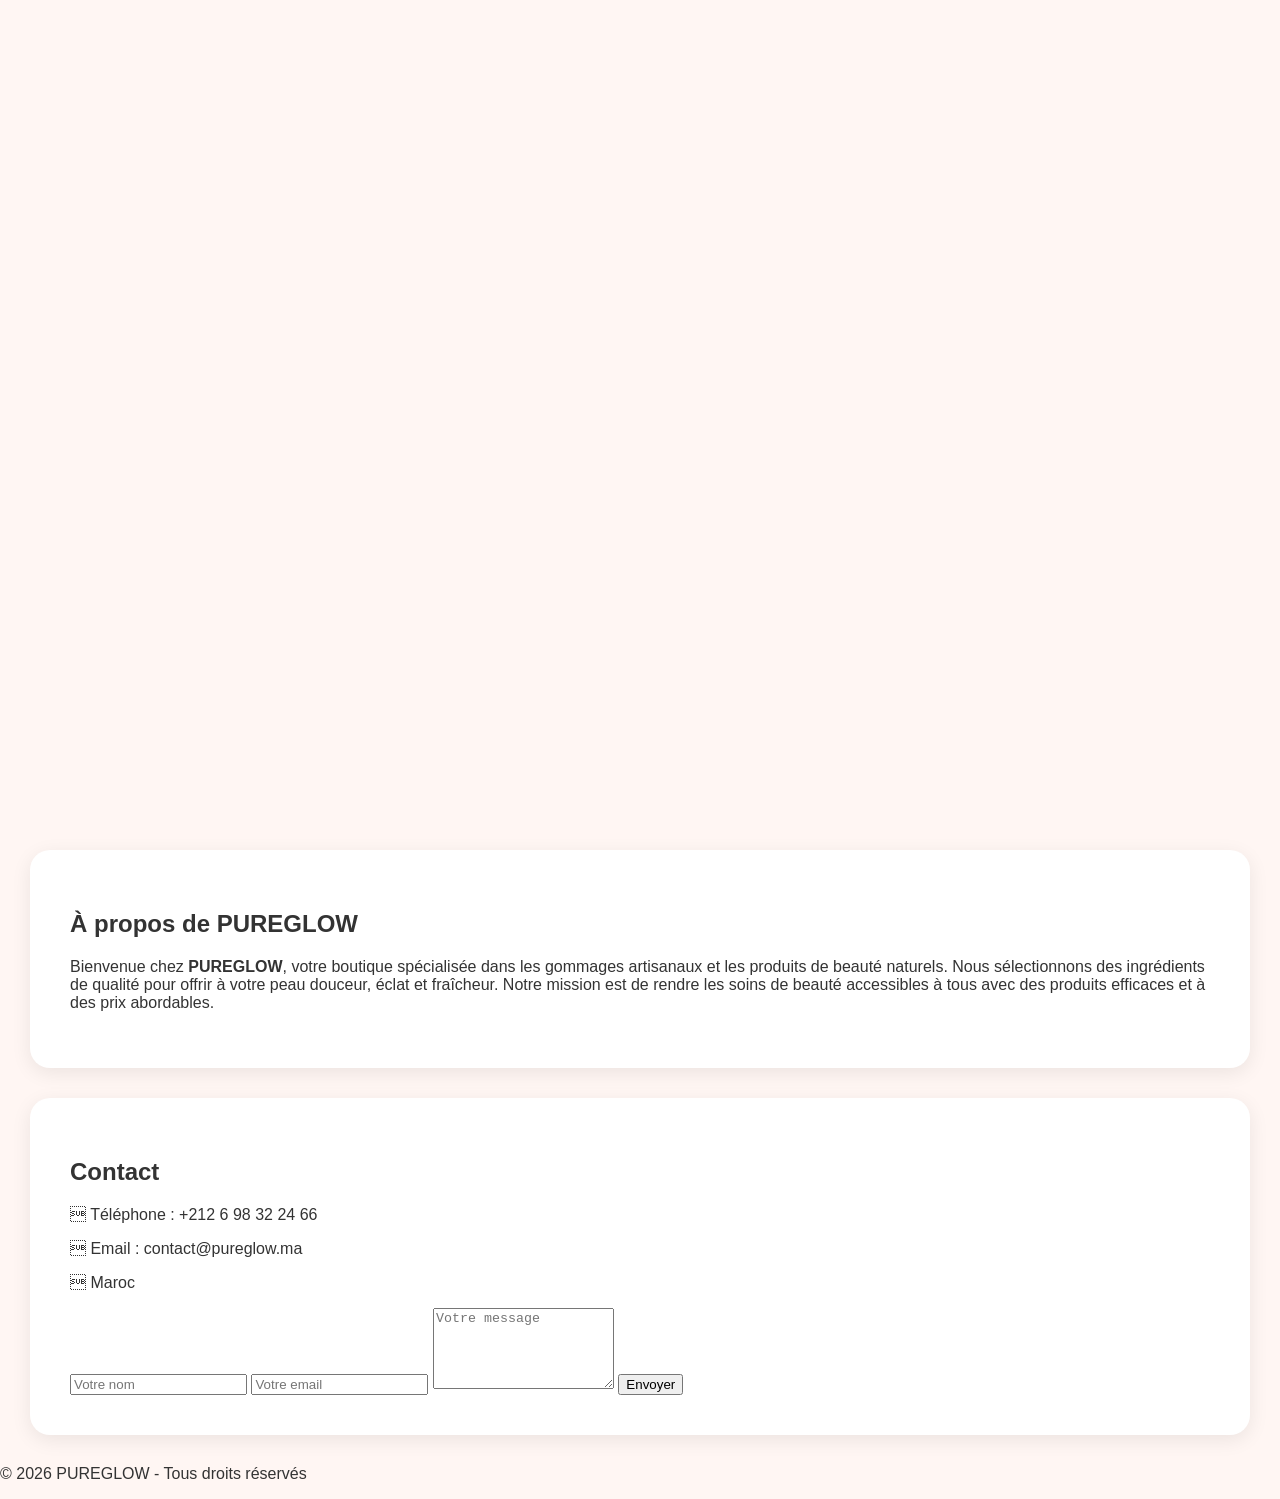
==== commit 9de9894c: "Update print statement from 'Hello' to 'Goodbye'" ====
--- a/index.html
+++ b/index.html
@@ -732,130 +732,75 @@
 </div>
 
     <div class="card" data-category="lunettes">
-  <img src="Lunette.png" alt="Lunette">
-  <h3>Lunette 1</h3>
-  <p>120 DH</p>
-  <button class="add-btn" data-name="Lunette 1" data-price="120">
-    Ajouter au panier
-  </button>
-</div>
-
-<div class="card" data-category="lunettes">
-  <img src="Lunette1.png" alt="Lunette">
-  <h3>Lunette 2</h3>
-  <p>120 DH</p>
-  <button class="add-btn" data-name="Lunette 2" data-price="120">
-    Ajouter au panier
-  </button>
-</div>
-
-<div class="card" data-category="lunettes">
-  <img src="Lunette2.png" alt="Lunette">
-  <h3>Lunette 3</h3>
-  <p>120 DH</p>
-  <button class="add-btn" data-name="Lunette 3" data-price="120">
-    Ajouter au panier
-  </button>
-</div>
-
-<div class="card" data-category="lunettes">
-  <img src="Lunette3.png" alt="Lunette">
-  <h3>Lunette 4</h3>
-  <p>120 DH</p>
-  <button class="add-btn" data-name="Lunette 4" data-price="120">
-    Ajouter au panier
-  </button>
-</div>
-
-<div class="card" data-category="lunettes">
-  <img src="Lunette4.png" alt="Lunette">
-  <h3>Lunette 5</h3>
-  <p>120 DH</p>
-  <button class="add-btn" data-name="Lunette 5" data-price="120">
-    Ajouter au panier
-  </button>
-</div>
-
-<div class="card" data-category="lunettes">
-  <img src="Lunette5.png" alt="Lunette">
-  <h3>Lunette 6</h3>
-  <p>120 DH</p>
-  <button class="add-btn" data-name="Lunette 6" data-price="120">
-    Ajouter au panier
-  </button>
-</div>
-
-<div class="card" data-category="lunettes">
-  <img src="Lunette6.png" alt="Lunette">
-  <h3>Lunette 7</h3>
-  <p>120 DH</p>
-  <button class="add-btn" data-name="Lunette 7" data-price="120">
-    Ajouter au panier
-  </button>
-</div>
-
-<div class="card" data-category="lunettes">
-  <img src="Lunette7.png" alt="Lunette">
-  <h3>Lunette 8</h3>
-  <p>120 DH</p>
-  <button class="add-btn" data-name="Lunette 8" data-price="120">
-    Ajouter au panier
-  </button>
-</div>
-
-<div class="card" data-category="lunettes">
-  <img src="Lunette8.png" alt="Lunette">
-  <h3>Lunette 9</h3>
-  <p>120 DH</p>
-  <button class="add-btn" data-name="Lunette 9" data-price="120">
-    Ajouter au panier
-  </button>
-</div>
-
-<div class="card" data-category="lunettes">
-  <img src="Lunette9.png" alt="Lunette">
-  <h3>Lunette 10</h3>
-  <p>120 DH</p>
-  <button class="add-btn" data-name="Lunette 10" data-price="120">
-    Ajouter au panier
-  </button>
-</div>
-
-<div class="card" data-category="lunettes">
-  <img src="Lunette10.png" alt="Lunette">
-  <h3>Lunette 11</h3>
-  <p>120 DH</p>
-  <button class="add-btn" data-name="Lunette 11" data-price="120">
-    Ajouter au panier
-  </button>
-</div>
-
-<div class="card" data-category="lunettes">
-  <img src="Lunette11.png" alt="Lunette">
-  <h3>Lunette 12</h3>
-  <p>120 DH</p>
-  <button class="add-btn" data-name="Lunette 12" data-price="120">
-    Ajouter au panier
-  </button>
-</div>
-
-<div class="card" data-category="lunettes">
-  <img src="Lunette12.png" alt="Lunette">
-  <h3>Lunette 13</h3>
-  <p>120 DH</p>
-  <button class="add-btn" data-name="Lunette 13" data-price="120">
-    Ajouter au panier
-  </button>
-</div>
-
-<div class="card" data-category="lunettes">
-  <img src="Lunette13.png" alt="Lunette">
-  <h3>Lunette 14</h3>
-  <p>120 DH</p>
-  <button class="add-btn" data-name="Lunette 14" data-price="120">
-    Ajouter au panier
-  </button>
-</div>
+  <h3>Lunette Élégance Noire</h3>
+<button class="add-btn" data-name="Lunette Élégance Noire" data-price="120">
+Ajouter au panier
+</button>
+
+<h3>Lunette Cat Eye Chic</h3>
+<button class="add-btn" data-name="Lunette Cat Eye Chic" data-price="120">
+Ajouter au panier
+</button>
+
+<h3>Lunette Square Black</h3>
+<button class="add-btn" data-name="Lunette Square Black" data-price="120">
+Ajouter au panier
+</button>
+
+<h3>Lunette Glam Violet</h3>
+<button class="add-btn" data-name="Lunette Glam Violet" data-price="120">
+Ajouter au panier
+</button>
+
+<h3>Lunette Léopard Style</h3>
+<button class="add-btn" data-name="Lunette Léopard Style" data-price="120">
+Ajouter au panier
+</button>
+
+<h3>Lunette Rose Gold</h3>
+<button class="add-btn" data-name="Lunette Rose Gold" data-price="120">
+Ajouter au panier
+</button>
+
+<h3>Lunette Bordeaux Luxe</h3>
+<button class="add-btn" data-name="Lunette Bordeaux Luxe" data-price="120">
+Ajouter au panier
+</button>
+
+<h3>Lunette Rose Fashion</h3>
+<button class="add-btn" data-name="Lunette Rose Fashion" data-price="120">
+Ajouter au panier
+</button>
+
+<h3>Lunette Brown Classic</h3>
+<button class="add-btn" data-name="Lunette Brown Classic" data-price="120">
+Ajouter au panier
+</button>
+
+<h3>Lunette Oversize Café</h3>
+<button class="add-btn" data-name="Lunette Oversize Café" data-price="120">
+Ajouter au panier
+</button>
+
+<h3>Lunette Premium Collection</h3>
+<button class="add-btn" data-name="Lunette Premium Collection" data-price="120">
+Ajouter au panier
+</button>
+
+<h3>Lunette Papillon Chic</h3>
+<button class="add-btn" data-name="Lunette Papillon Chic" data-price="120">
+Ajouter au panier
+</button>
+
+<h3>Lunette Trendy Mix</h3>
+<button class="add-btn" data-name="Lunette Trendy Mix" data-price="120">
+Ajouter au panier
+</button>
+
+<h3>Lunette Luxury Edition</h3>
+<button class="add-btn" data-name="Lunette Luxury Edition" data-price="120">
+Ajouter au panier
+</button>
     
 </section>
 
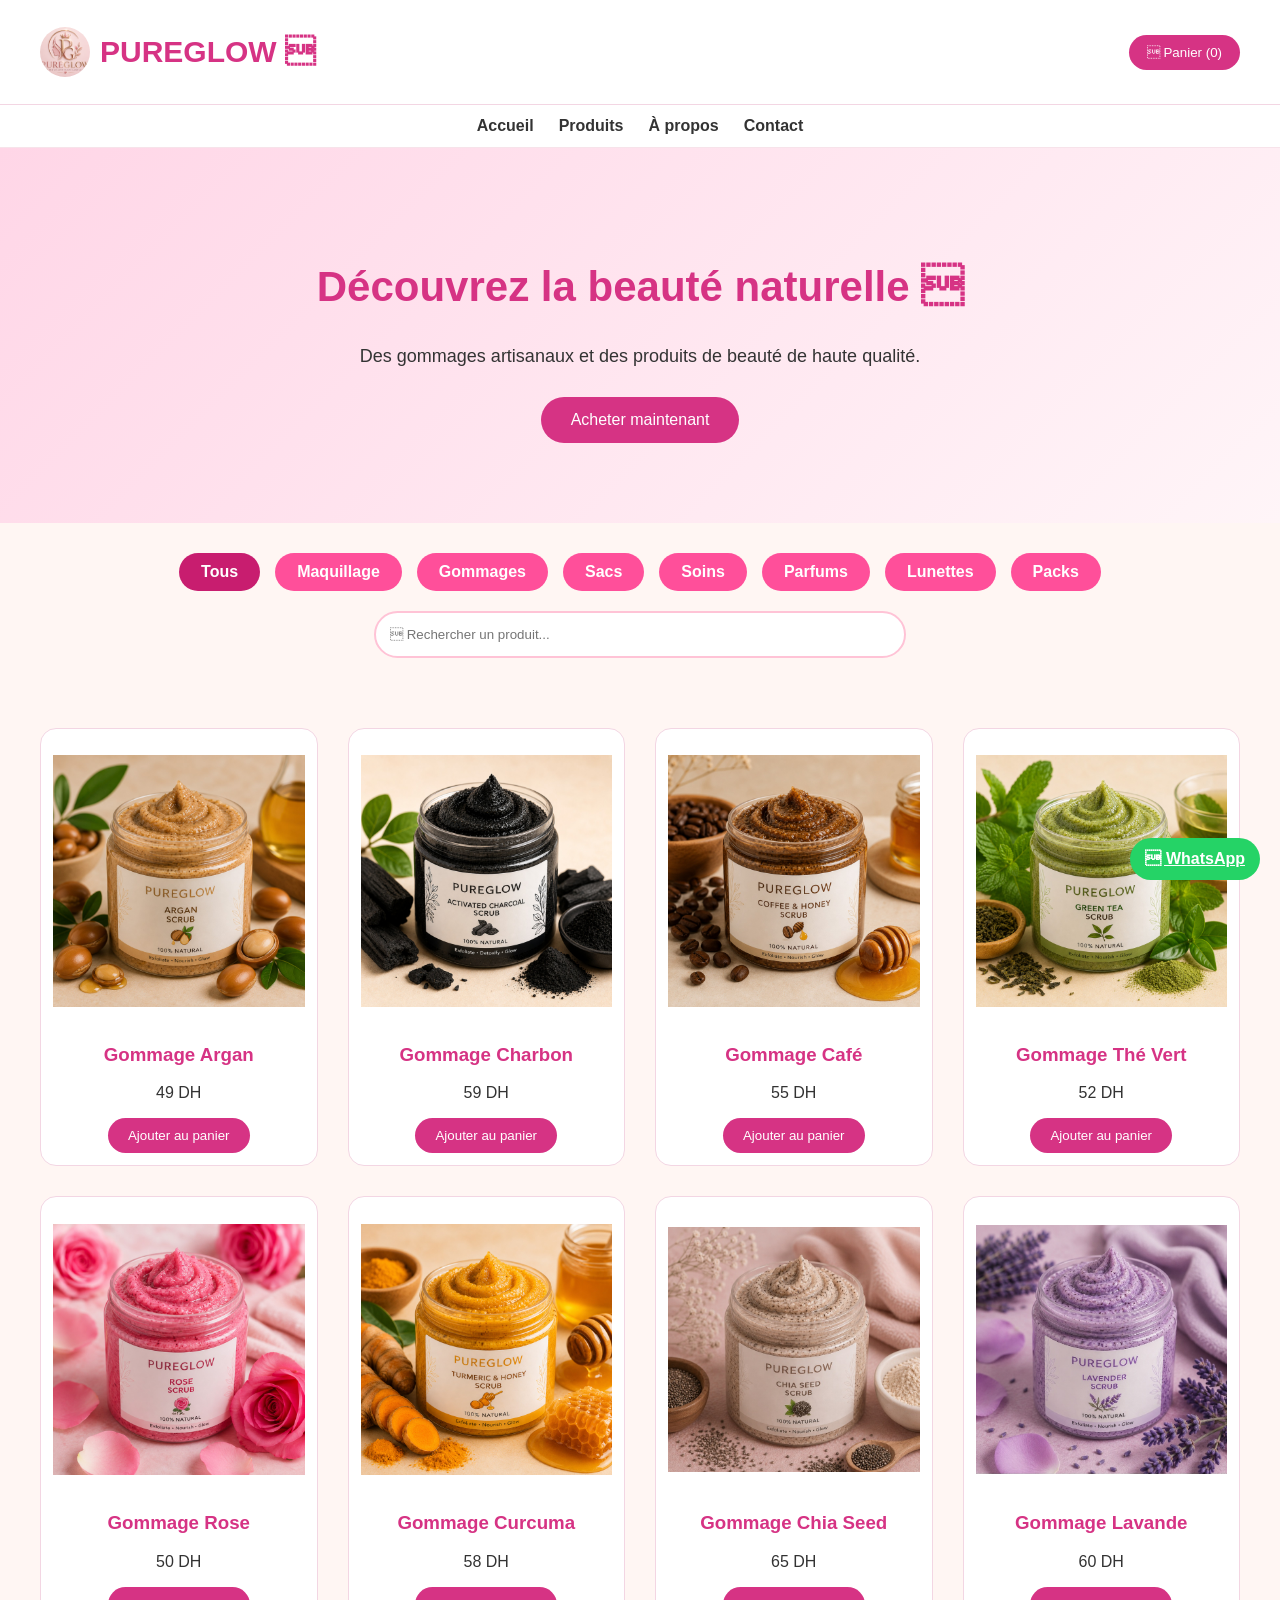
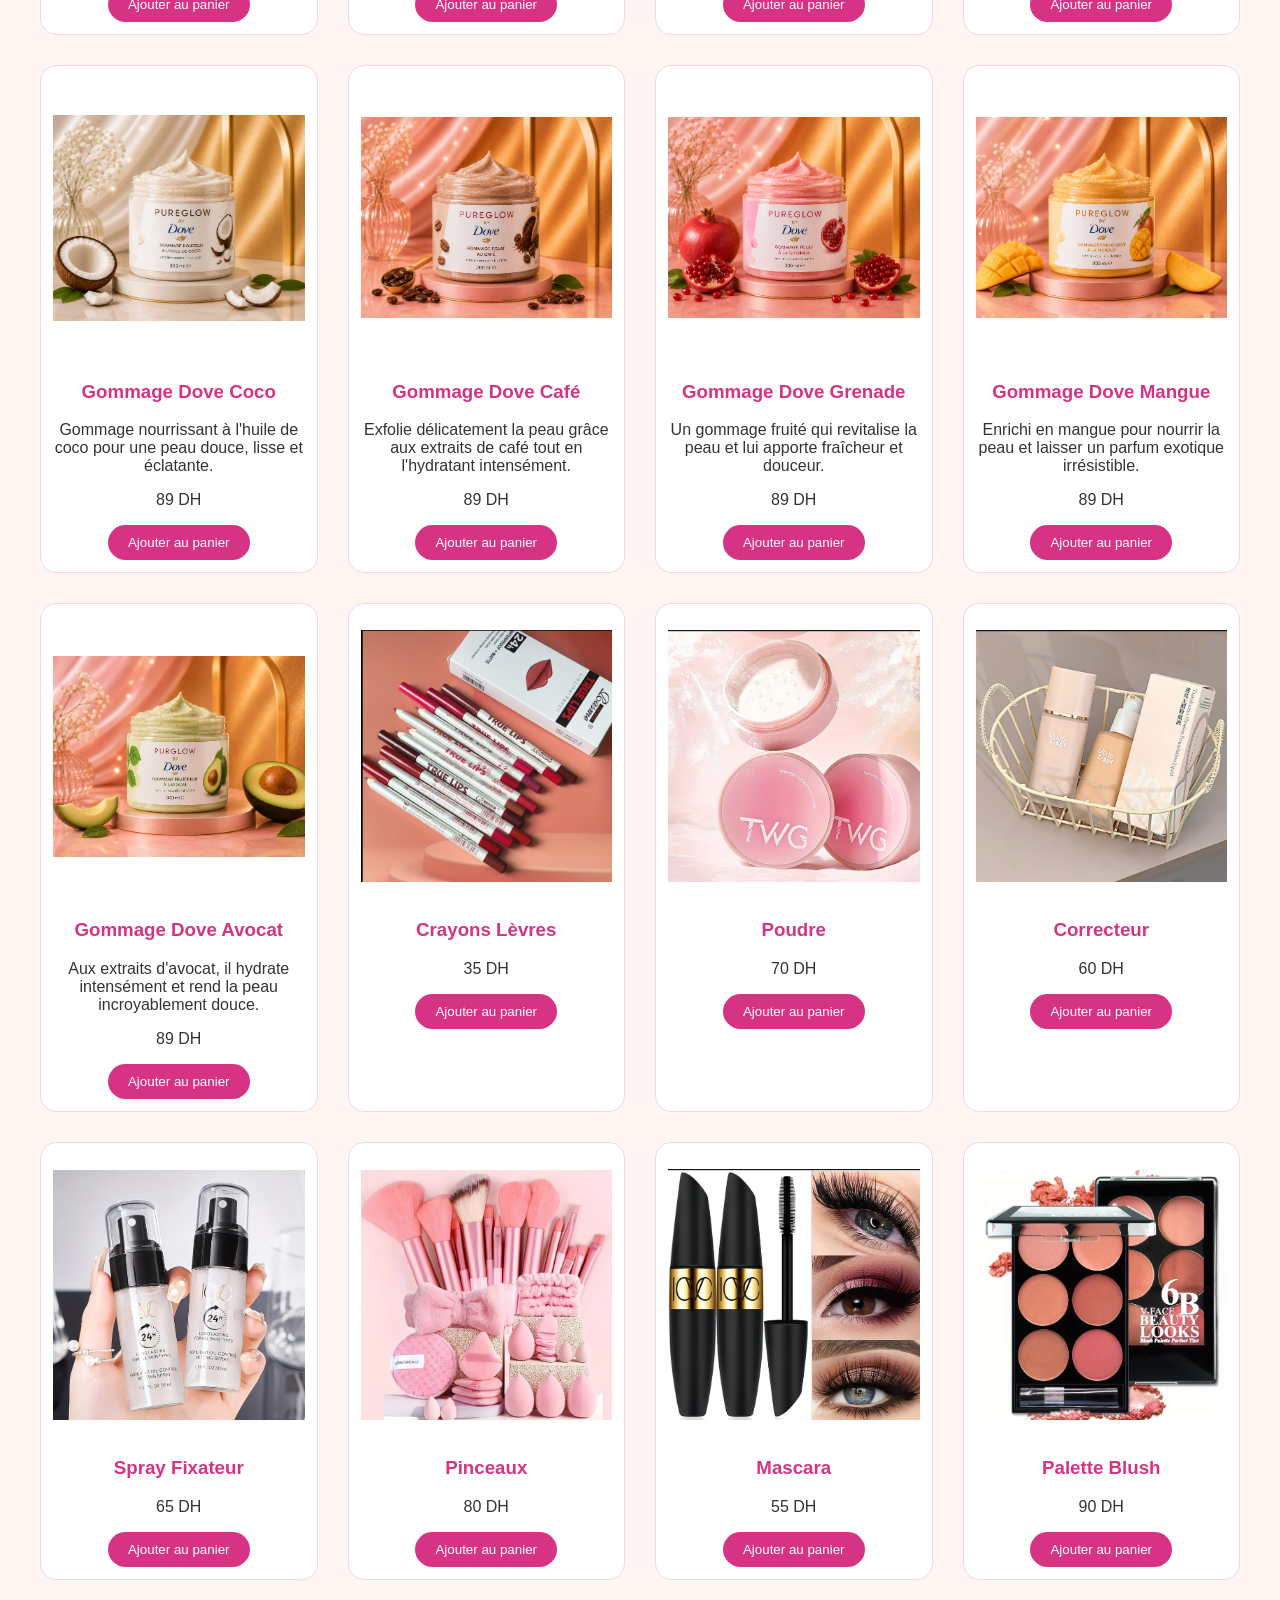
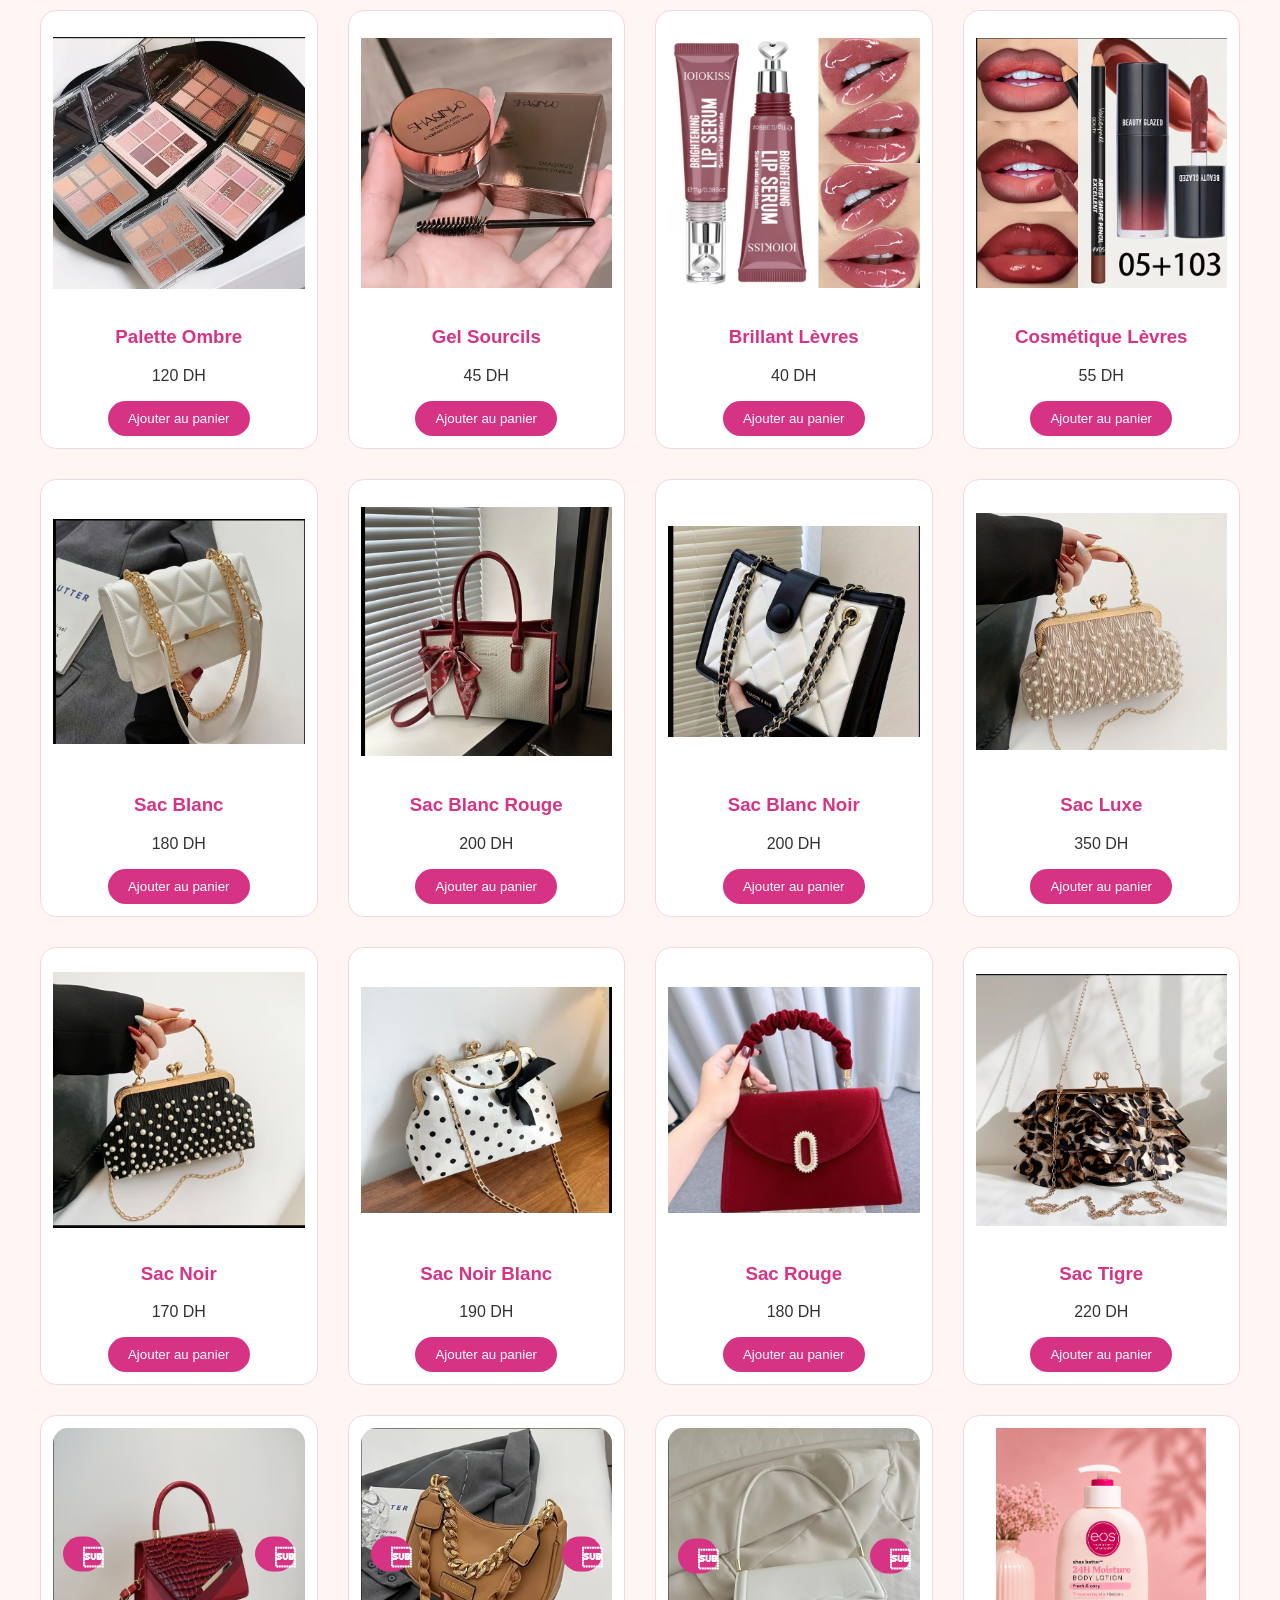
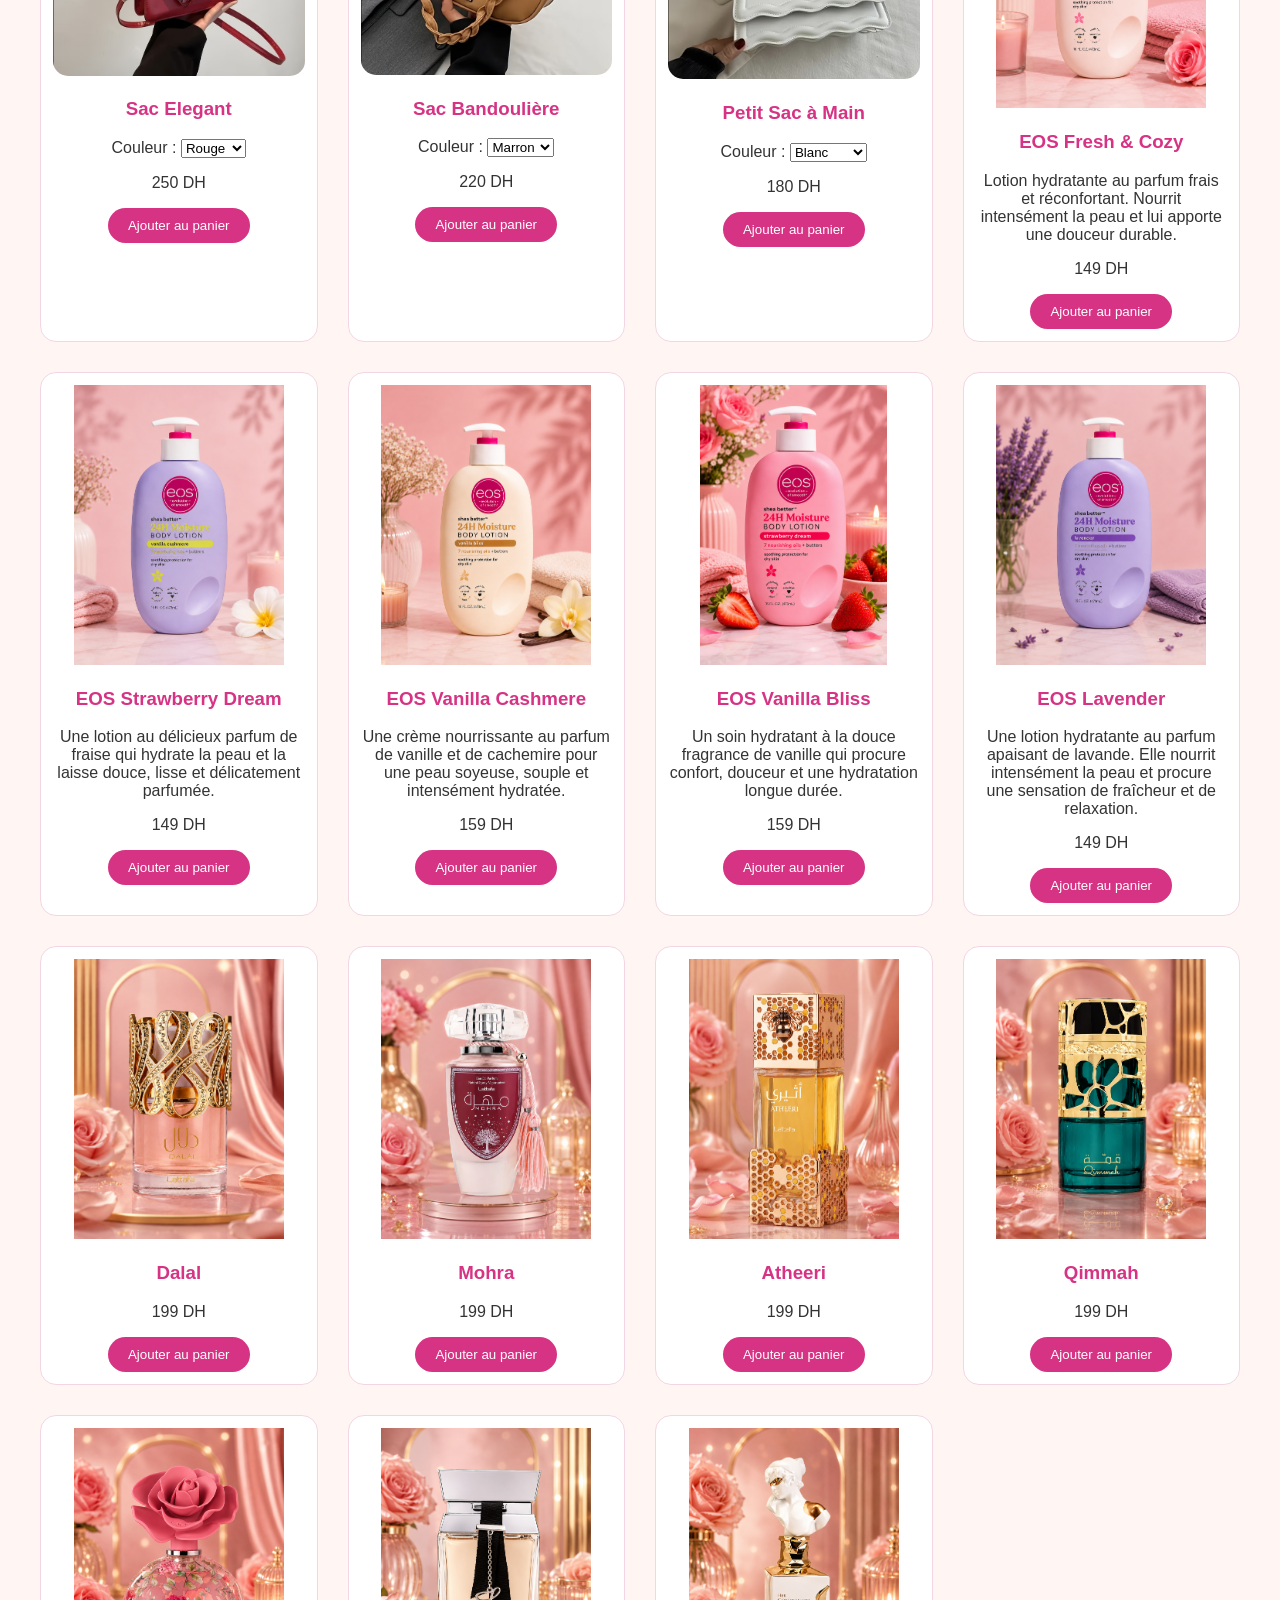
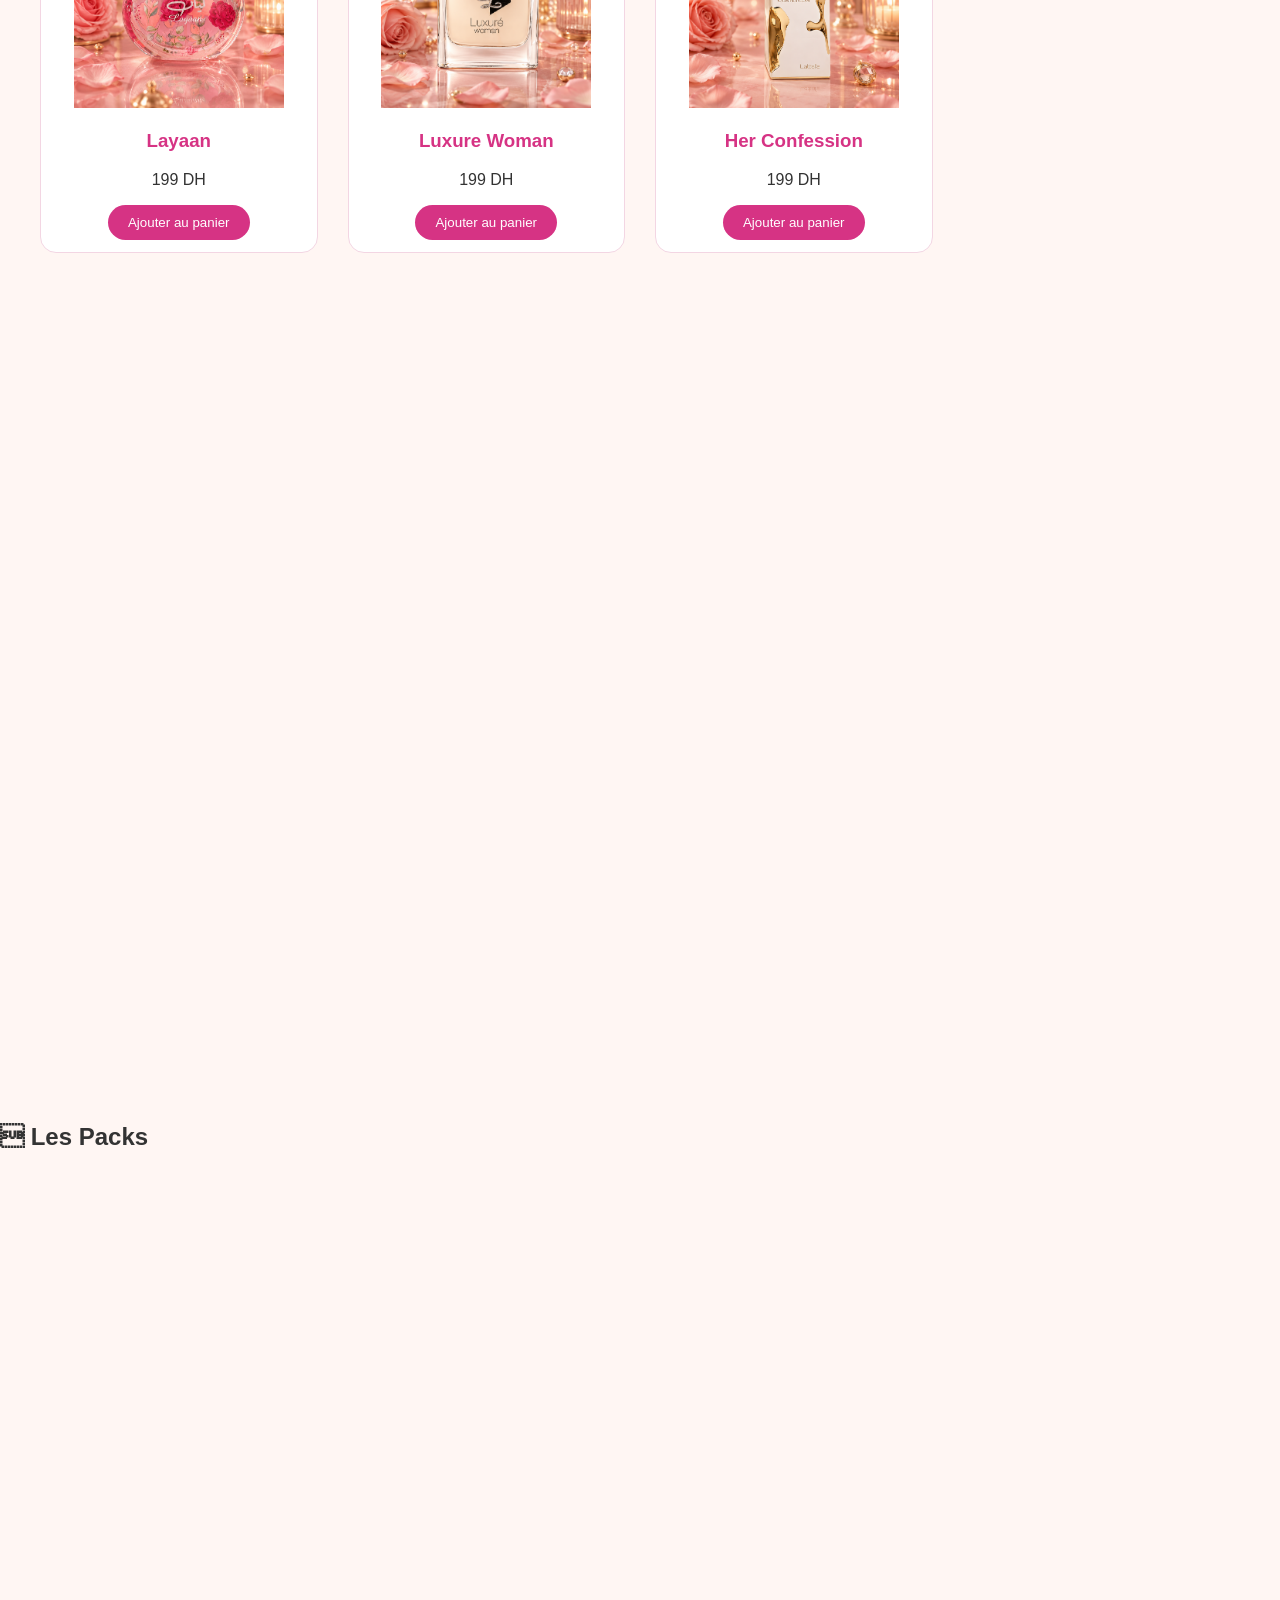
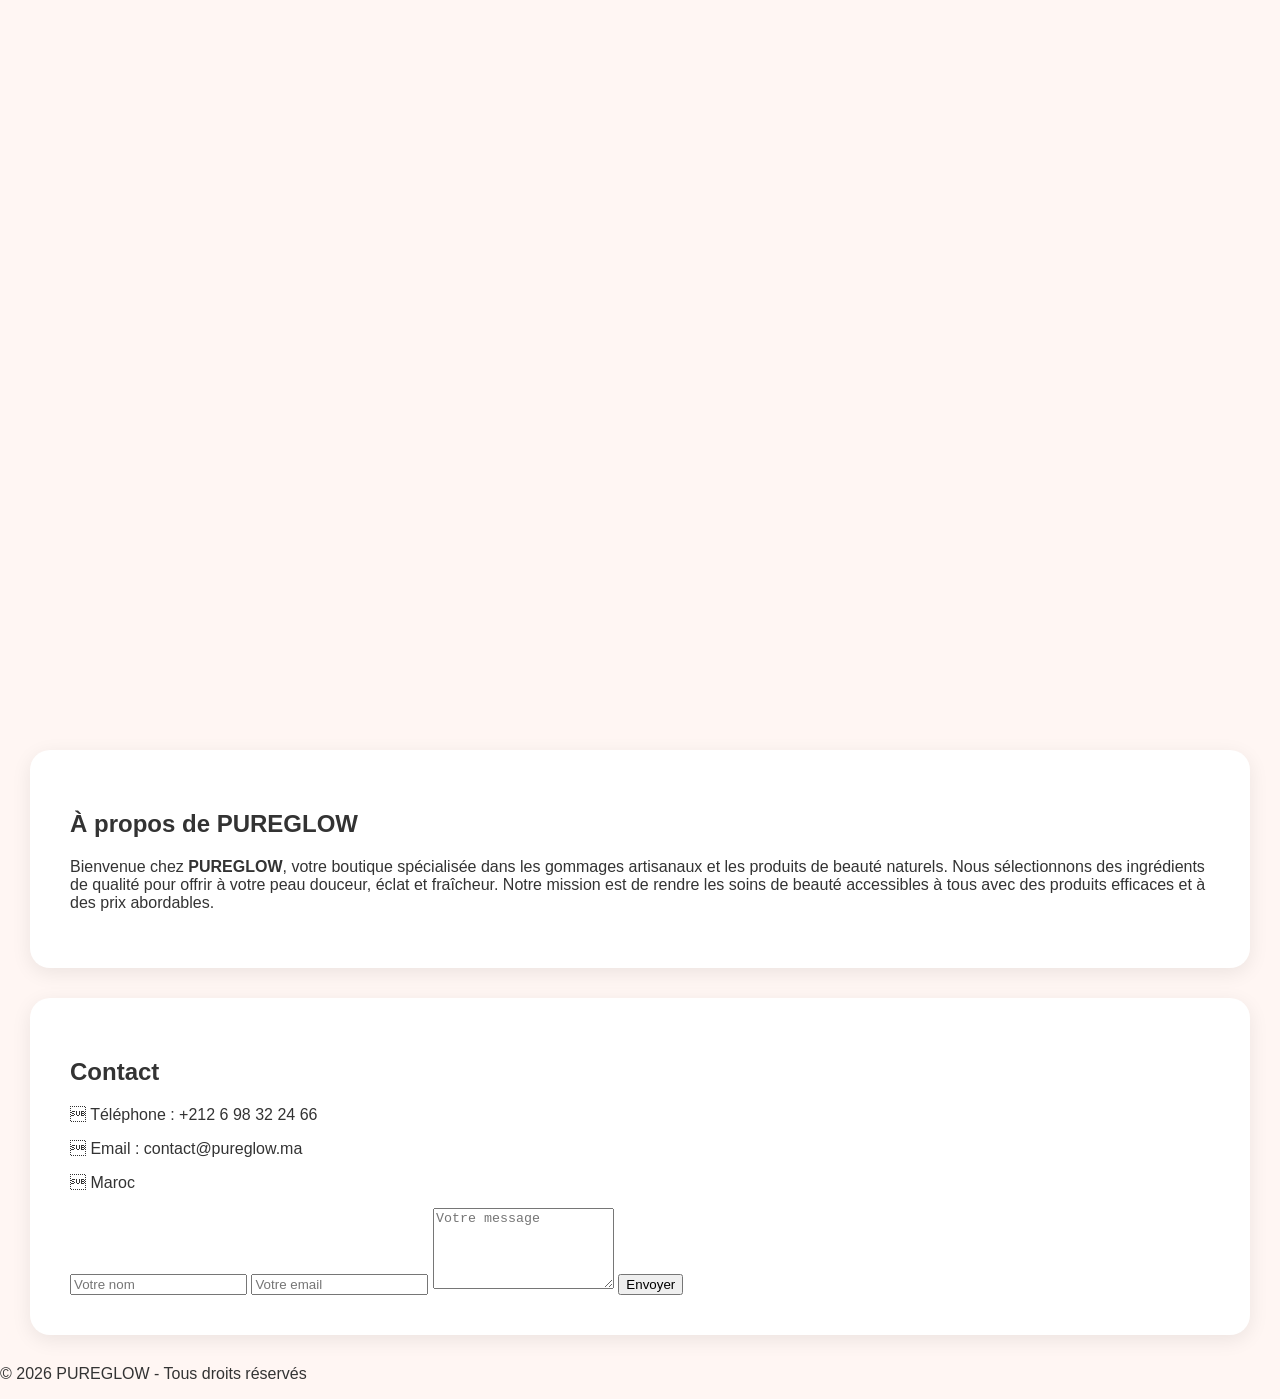
==== commit 50f9579d: "Update fmt.Println message from 'Hello' to 'Goodbye'" ====
--- a/index.html
+++ b/index.html
@@ -53,14 +53,15 @@
     <button data-category="sacs">Sacs</button>
     <button data-category="soin">Soins</button>
     <button data-category="parfum">Parfums</button>
-      <button data-category="lunettes">Lunettes</button>
-    <button data-category="packs">Packs</button>
+  <button data-category="lunettes">Lunettes</button>
+  <button data-category="packs">Packs</button>
   </div>
+  
 
   <input
     type="text"
     id="searchInput"
-    placeholder="🔍 Rechercher un produit..."
+    placeholder=" Rechercher un produit..."
   >
 
 </section>
@@ -731,77 +732,132 @@
   </button>
 </div>
 
-    <div class="card" data-category="lunettes">
-  <h3>Lunette Élégance Noire</h3>
-<button class="add-btn" data-name="Lunette Élégance Noire" data-price="120">
-Ajouter au panier
-</button>
-
-<h3>Lunette Cat Eye Chic</h3>
-<button class="add-btn" data-name="Lunette Cat Eye Chic" data-price="120">
-Ajouter au panier
-</button>
-
-<h3>Lunette Square Black</h3>
-<button class="add-btn" data-name="Lunette Square Black" data-price="120">
-Ajouter au panier
-</button>
-
-<h3>Lunette Glam Violet</h3>
-<button class="add-btn" data-name="Lunette Glam Violet" data-price="120">
-Ajouter au panier
-</button>
-
-<h3>Lunette Léopard Style</h3>
-<button class="add-btn" data-name="Lunette Léopard Style" data-price="120">
-Ajouter au panier
-</button>
-
-<h3>Lunette Rose Gold</h3>
-<button class="add-btn" data-name="Lunette Rose Gold" data-price="120">
-Ajouter au panier
-</button>
-
-<h3>Lunette Bordeaux Luxe</h3>
-<button class="add-btn" data-name="Lunette Bordeaux Luxe" data-price="120">
-Ajouter au panier
-</button>
-
-<h3>Lunette Rose Fashion</h3>
-<button class="add-btn" data-name="Lunette Rose Fashion" data-price="120">
-Ajouter au panier
-</button>
-
-<h3>Lunette Brown Classic</h3>
-<button class="add-btn" data-name="Lunette Brown Classic" data-price="120">
-Ajouter au panier
-</button>
-
-<h3>Lunette Oversize Café</h3>
-<button class="add-btn" data-name="Lunette Oversize Café" data-price="120">
-Ajouter au panier
-</button>
-
-<h3>Lunette Premium Collection</h3>
-<button class="add-btn" data-name="Lunette Premium Collection" data-price="120">
-Ajouter au panier
-</button>
-
-<h3>Lunette Papillon Chic</h3>
-<button class="add-btn" data-name="Lunette Papillon Chic" data-price="120">
-Ajouter au panier
-</button>
-
-<h3>Lunette Trendy Mix</h3>
-<button class="add-btn" data-name="Lunette Trendy Mix" data-price="120">
-Ajouter au panier
-</button>
-
-<h3>Lunette Luxury Edition</h3>
-<button class="add-btn" data-name="Lunette Luxury Edition" data-price="120">
-Ajouter au panier
-</button>
-    
+<div class="card" data-category="lunettes">
+  <img src="LunetteEleganceNoire.png" alt="Lunette Elegance Noire">
+  <h3>Lunette Elegance Noire</h3>
+  <p>120 DH</p>
+  <button class="add-btn" data-name="Lunette Elegance Noire" data-price="120">
+    Ajouter au panier
+  </button>
+</div>
+
+<div class="card" data-category="lunettes">
+  <img src="LunetteCatEyeChic.png" alt="Lunette Cat Eye Chic">
+  <h3>Lunette Cat Eye Chic</h3>
+  <p>120 DH</p>
+  <button class="add-btn" data-name="Lunette Cat Eye Chic" data-price="120">
+    Ajouter au panier
+  </button>
+</div>
+
+<div class="card" data-category="lunettes">
+  <img src="LunetteSquareBlack.png" alt="Lunette Square Black">
+  <h3>Lunette Square Black</h3>
+  <p>120 DH</p>
+  <button class="add-btn" data-name="Lunette Square Black" data-price="120">
+    Ajouter au panier
+  </button>
+</div>
+
+<div class="card" data-category="lunettes">
+  <img src="LunetteGlamViolet.png" alt="Lunette Glam Violet">
+  <h3>Lunette Glam Violet</h3>
+  <p>120 DH</p>
+  <button class="add-btn" data-name="Lunette Glam Violet" data-price="120">
+    Ajouter au panier
+  </button>
+</div>
+
+<div class="card" data-category="lunettes">
+  <img src="LunetteLeopardStyle.png" alt="Lunette Leopard Style">
+  <h3>Lunette Leopard Style</h3>
+  <p>120 DH</p>
+  <button class="add-btn" data-name="Lunette Leopard Style" data-price="120">
+    Ajouter au panier
+  </button>
+</div>
+
+<div class="card" data-category="lunettes">
+  <img src="LunetteRoseGold.png" alt="Lunette Rose Gold">
+  <h3>Lunette Rose Gold</h3>
+  <p>120 DH</p>
+  <button class="add-btn" data-name="Lunette Rose Gold" data-price="120">
+    Ajouter au panier
+  </button>
+</div>
+
+<div class="card" data-category="lunettes">
+  <img src="LunetteBordeauxLuxe.png" alt="Lunette Bordeaux Luxe">
+  <h3>Lunette Bordeaux Luxe</h3>
+  <p>120 DH</p>
+  <button class="add-btn" data-name="Lunette Bordeaux Luxe" data-price="120">
+    Ajouter au panier
+  </button>
+</div>
+
+<div class="card" data-category="lunettes">
+  <img src="LunetteRoseFashion.png" alt="Lunette Rose Fashion">
+  <h3>Lunette Rose Fashion</h3>
+  <p>120 DH</p>
+  <button class="add-btn" data-name="Lunette Rose Fashion" data-price="120">
+    Ajouter au panier
+  </button>
+</div>
+
+<div class="card" data-category="lunettes">
+  <img src="LunetteBrownClassic.png" alt="Lunette Brown Classic">
+  <h3>Lunette Brown Classic</h3>
+  <p>120 DH</p>
+  <button class="add-btn" data-name="Lunette Brown Classic" data-price="120">
+    Ajouter au panier
+  </button>
+</div>
+
+<div class="card" data-category="lunettes">
+  <img src="LunetteOversizeCafe.png" alt="Lunette Oversize Cafe">
+  <h3>Lunette Oversize Cafe</h3>
+  <p>120 DH</p>
+  <button class="add-btn" data-name="Lunette Oversize Cafe" data-price="120">
+    Ajouter au panier
+  </button>
+</div>
+
+<div class="card" data-category="lunettes">
+  <img src="LunettePremiumCollection.png" alt="Lunette Premium Collection">
+  <h3>Lunette Premium Collection</h3>
+  <p>120 DH</p>
+  <button class="add-btn" data-name="Lunette Premium Collection" data-price="120">
+    Ajouter au panier
+  </button>
+</div>
+
+<div class="card" data-category="lunettes">
+  <img src="LunettePapillonChic.png" alt="Lunette Papillon Chic">
+  <h3>Lunette Papillon Chic</h3>
+  <p>120 DH</p>
+  <button class="add-btn" data-name="Lunette Papillon Chic" data-price="120">
+    Ajouter au panier
+  </button>
+</div>
+
+<div class="card" data-category="lunettes">
+  <img src="LunetteTrendyMix.png" alt="Lunette Trendy Mix">
+  <h3>Lunette Trendy Mix</h3>
+  <p>120 DH</p>
+  <button class="add-btn" data-name="Lunette Trendy Mix" data-price="120">
+    Ajouter au panier
+  </button>
+</div>
+
+<div class="card" data-category="lunettes">
+  <img src="LunetteLuxuryEdition.png" alt="Lunette Luxury Edition">
+  <h3>Lunette Luxury Edition</h3>
+  <p>120 DH</p>
+  <button class="add-btn" data-name="Lunette Luxury Edition" data-price="120">
+    Ajouter au panier
+  </button>
+</div>
+
 </section>
 
 <section class="packs" id="packs">
@@ -818,6 +874,7 @@
   </button>
 </div>
 
+
 <div class="card" data-category="packs">
   <img src="Pack2.png" alt="Pink Glam Set">
   <h3>Pink Glam Set</h3>
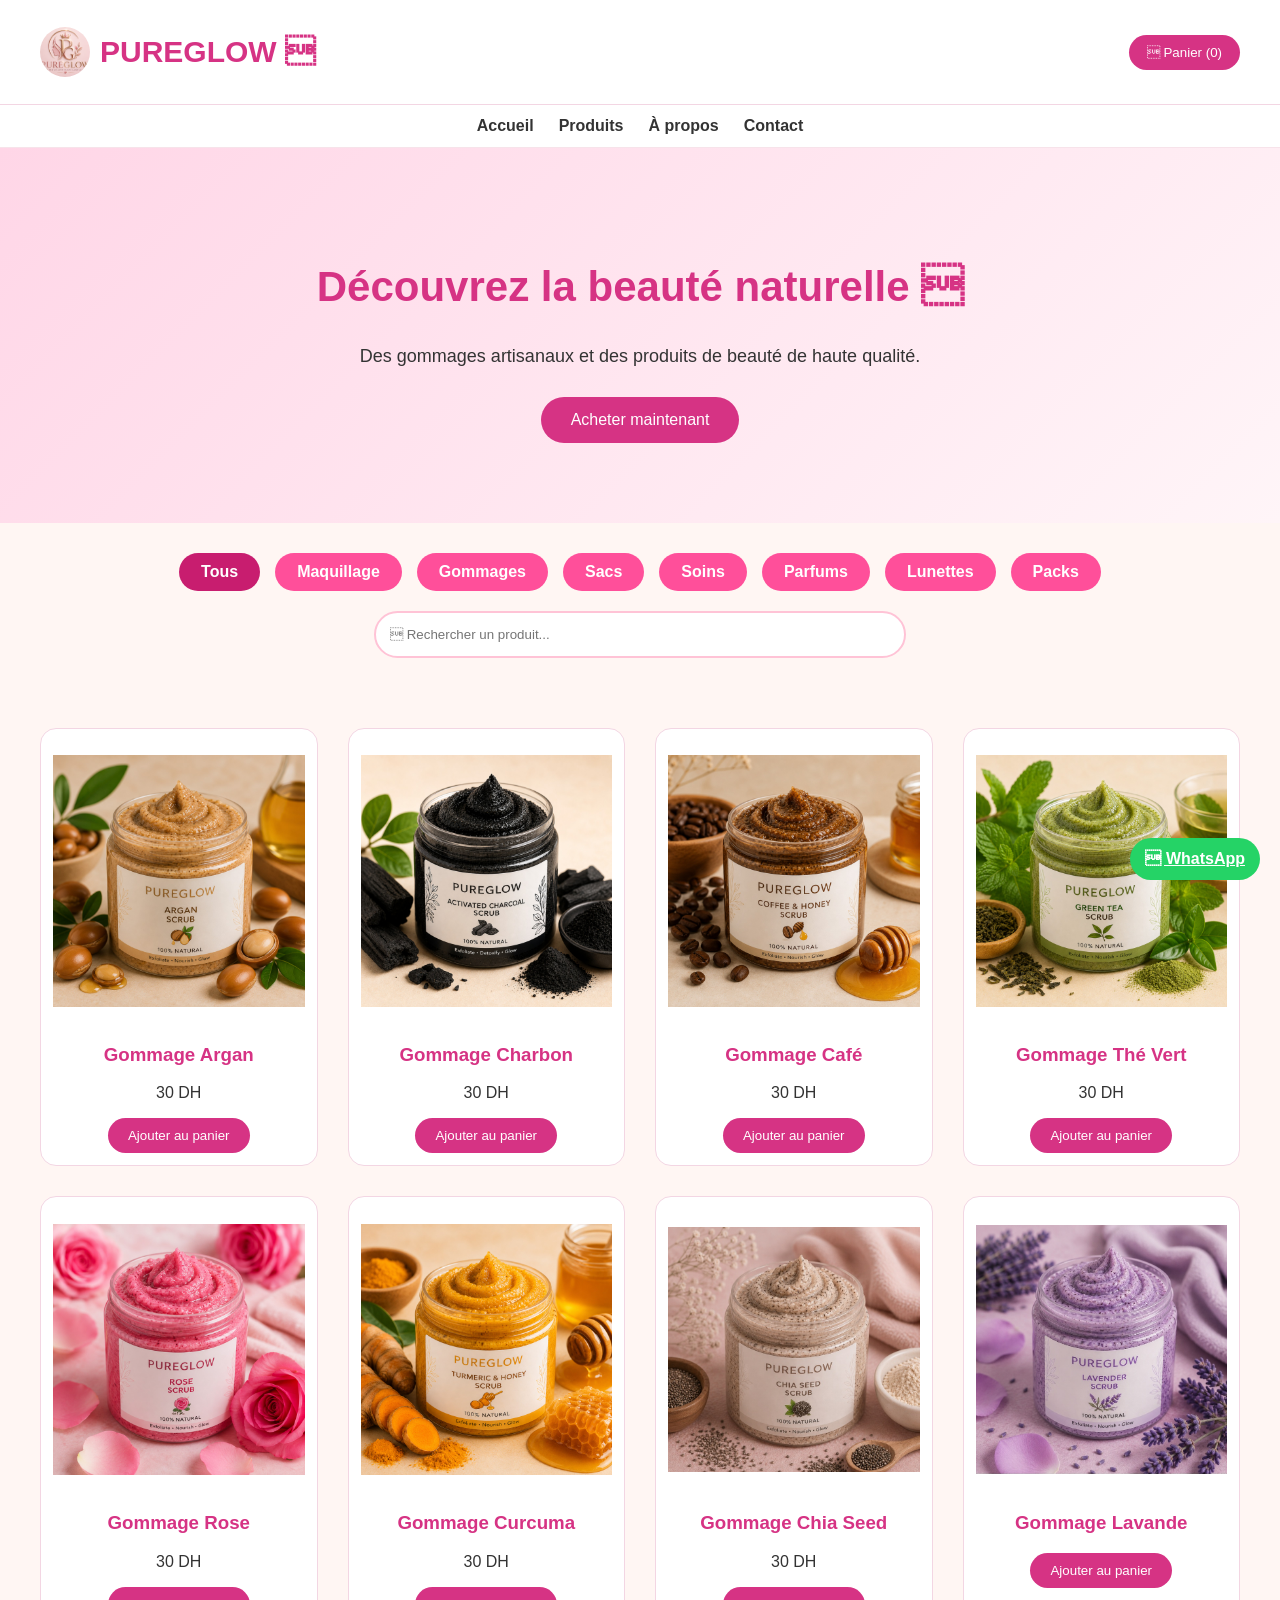
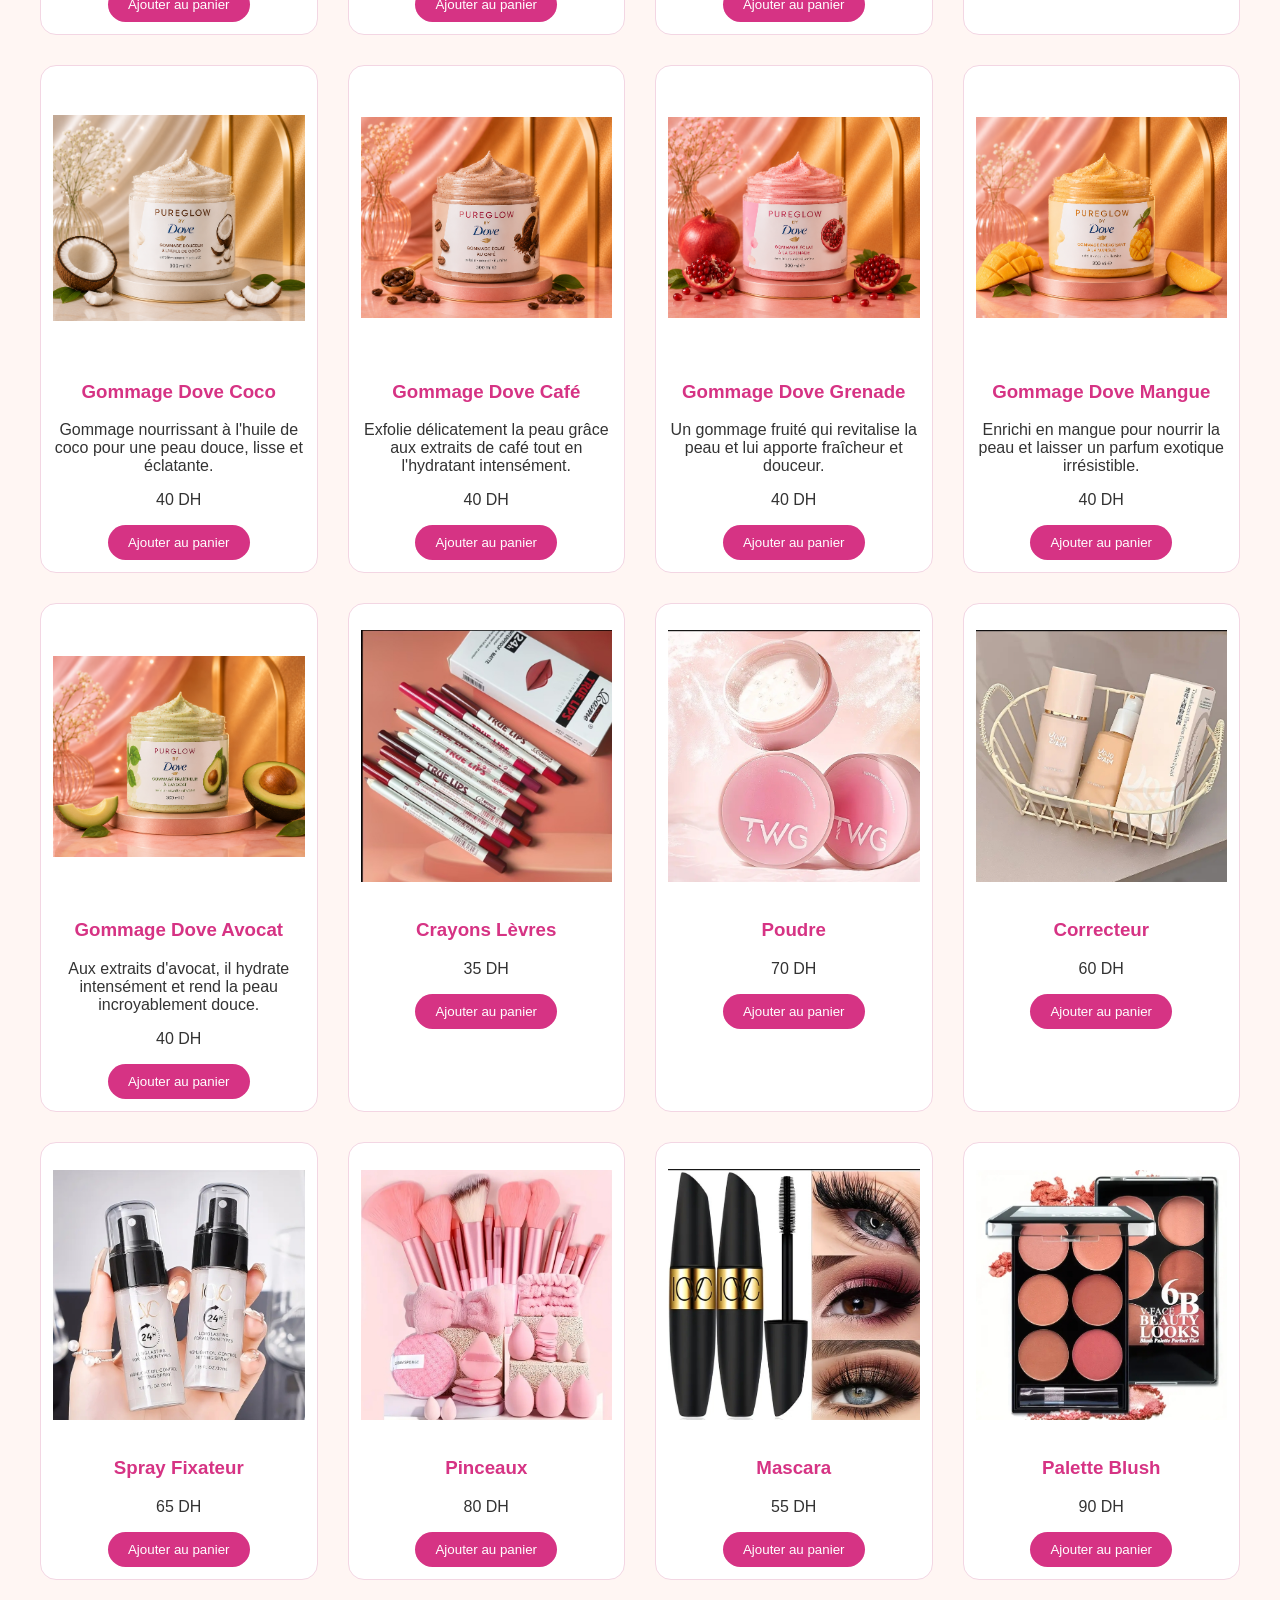
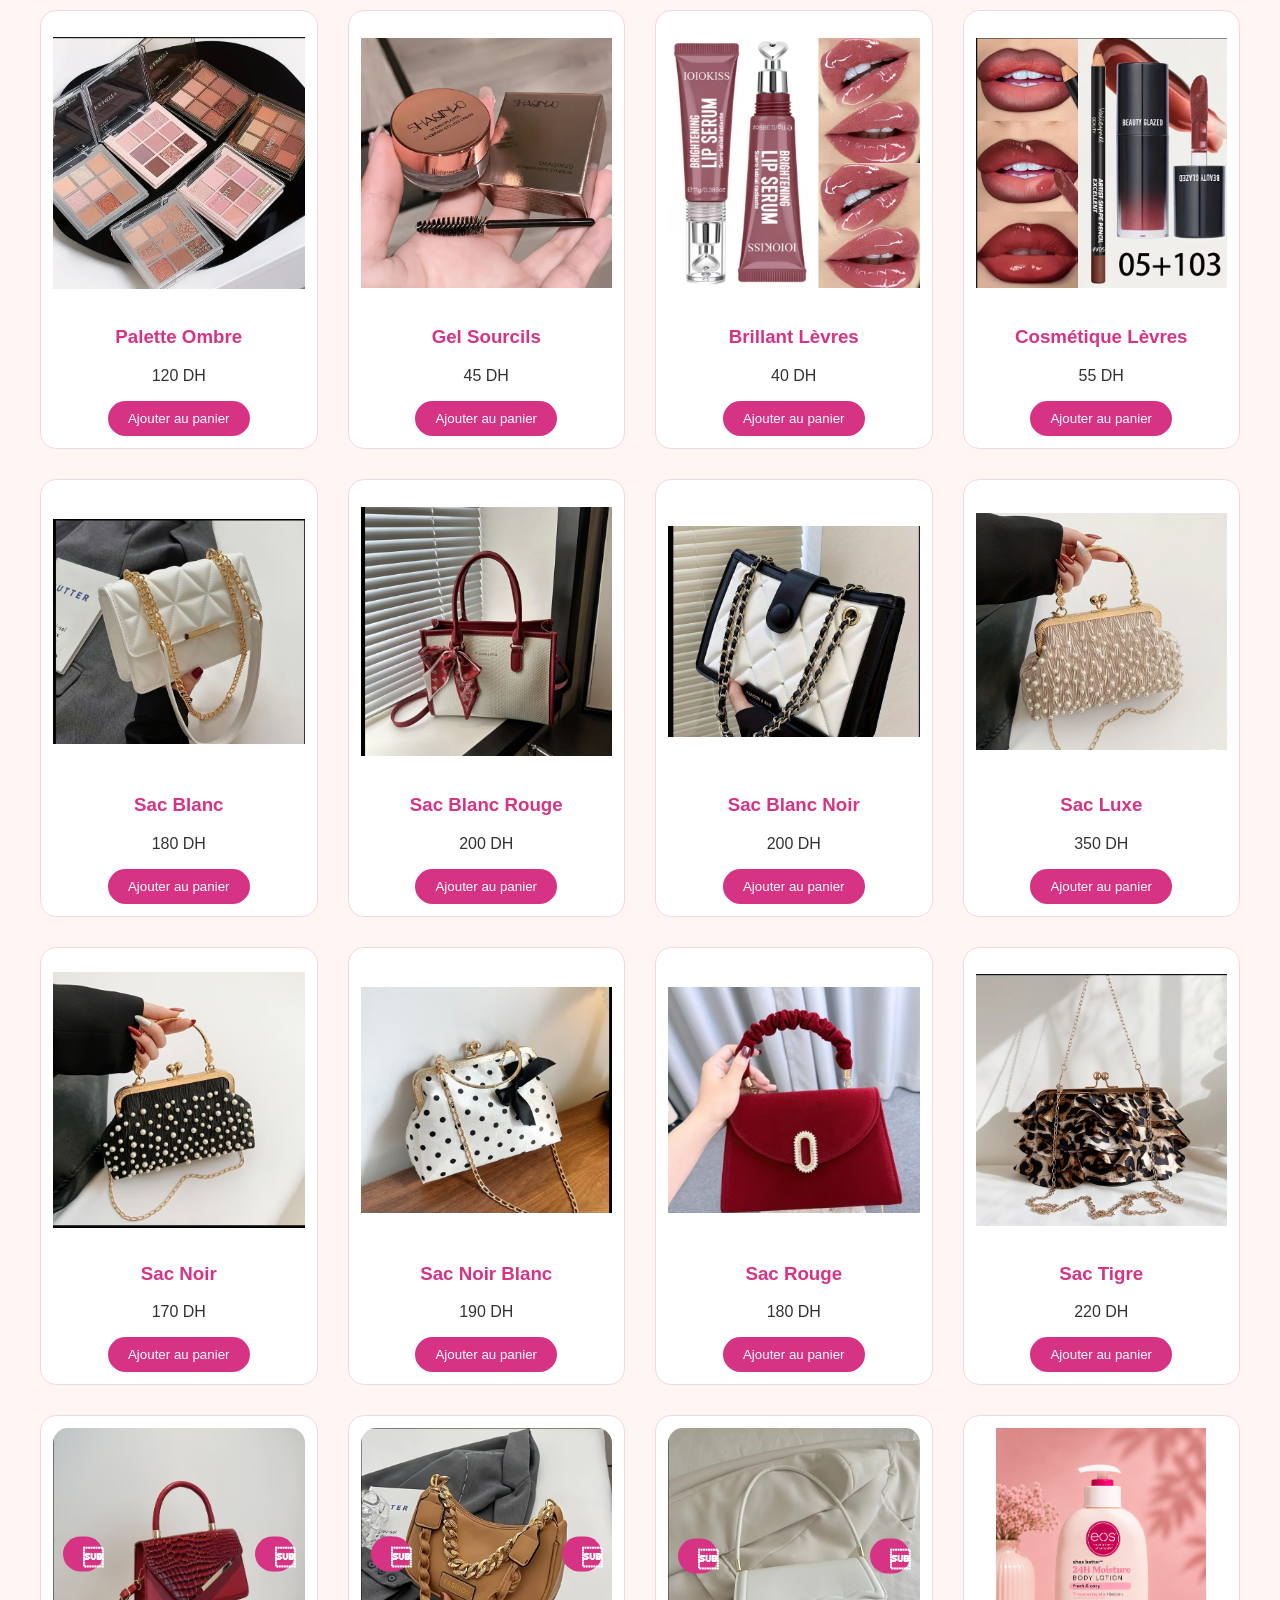
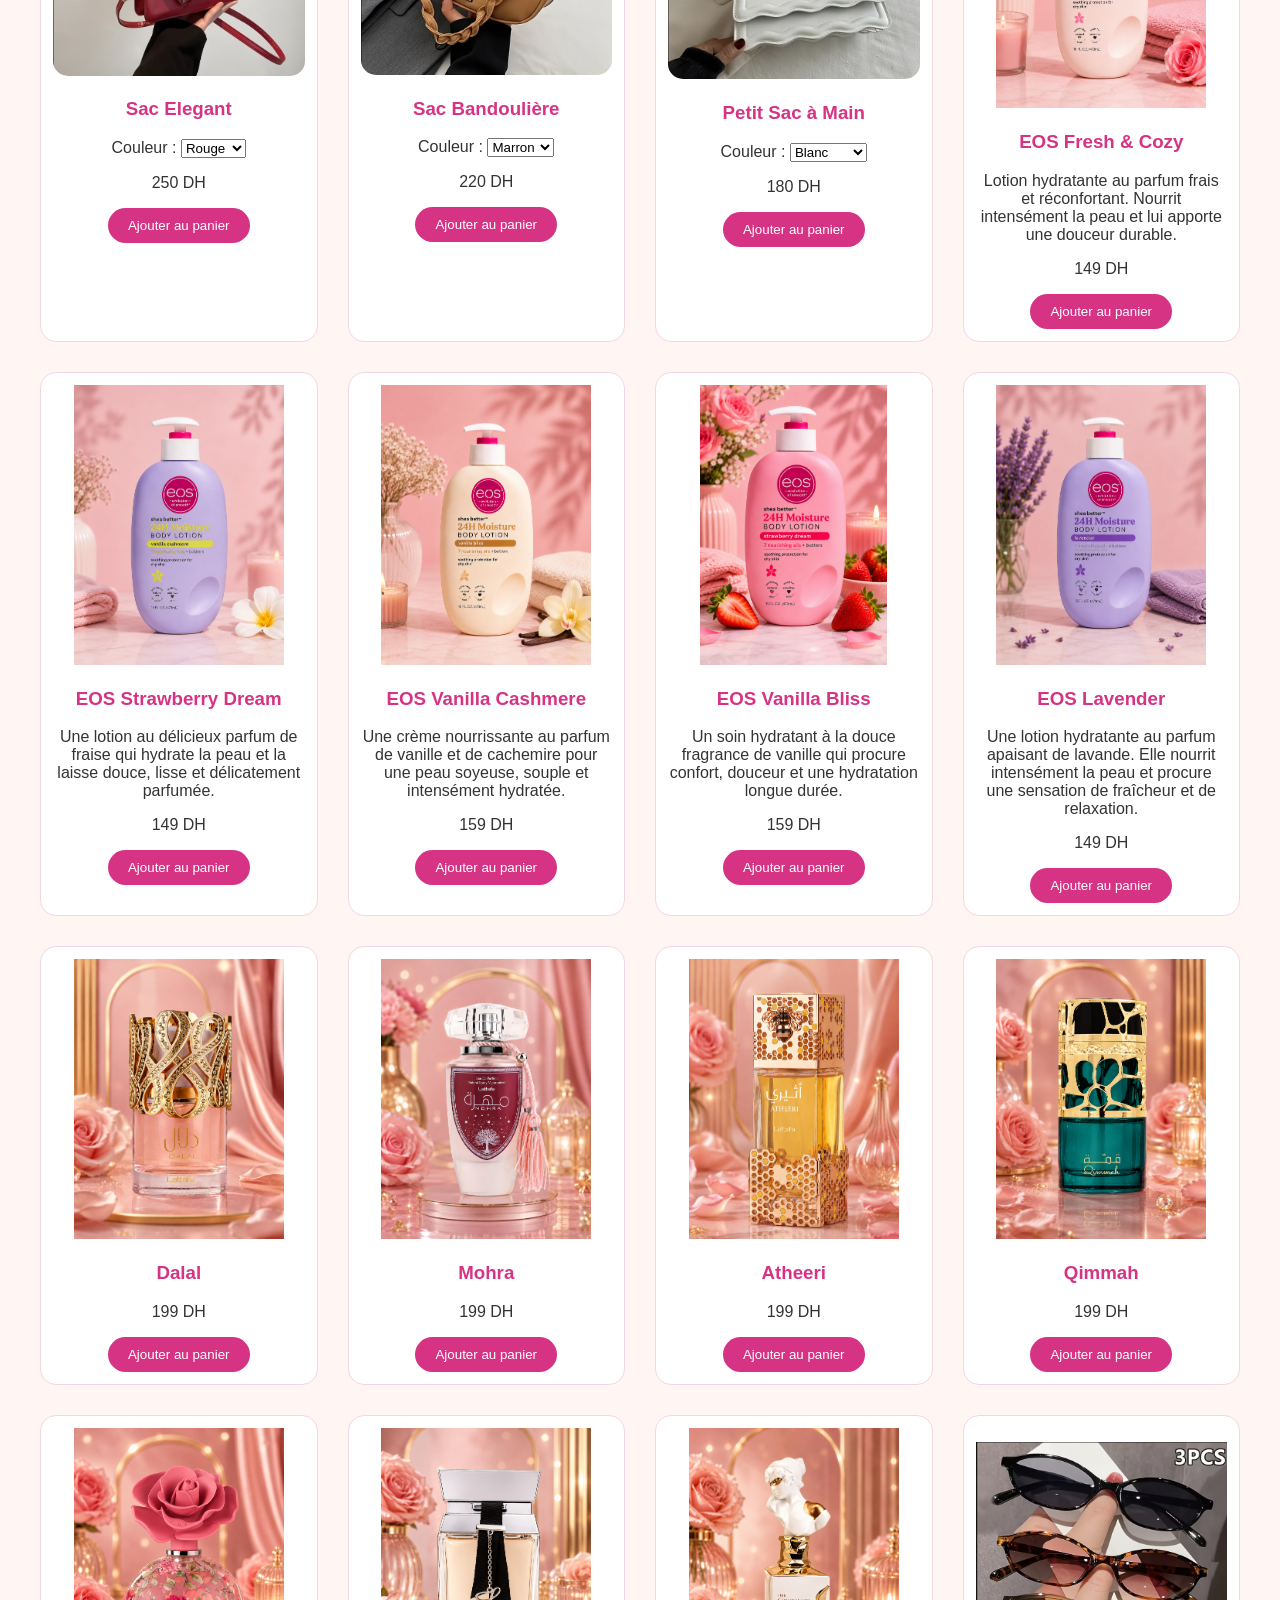
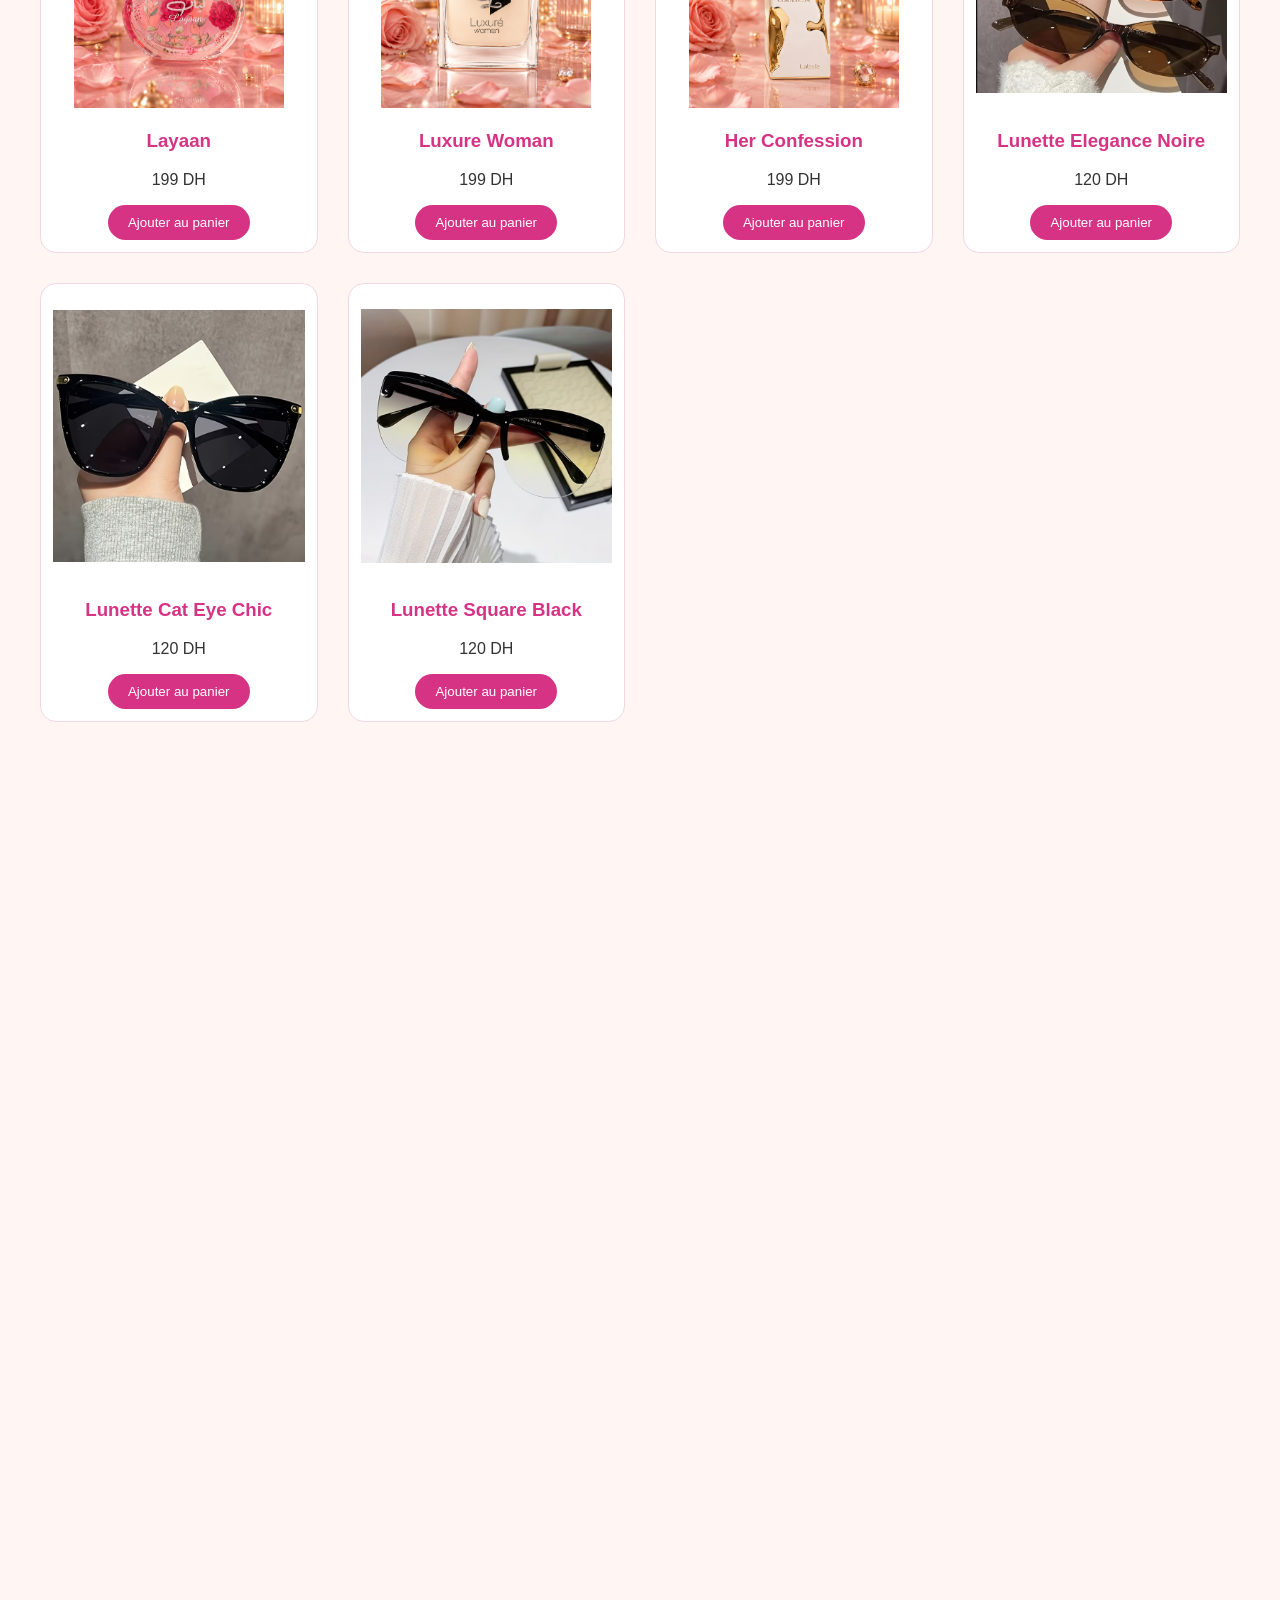
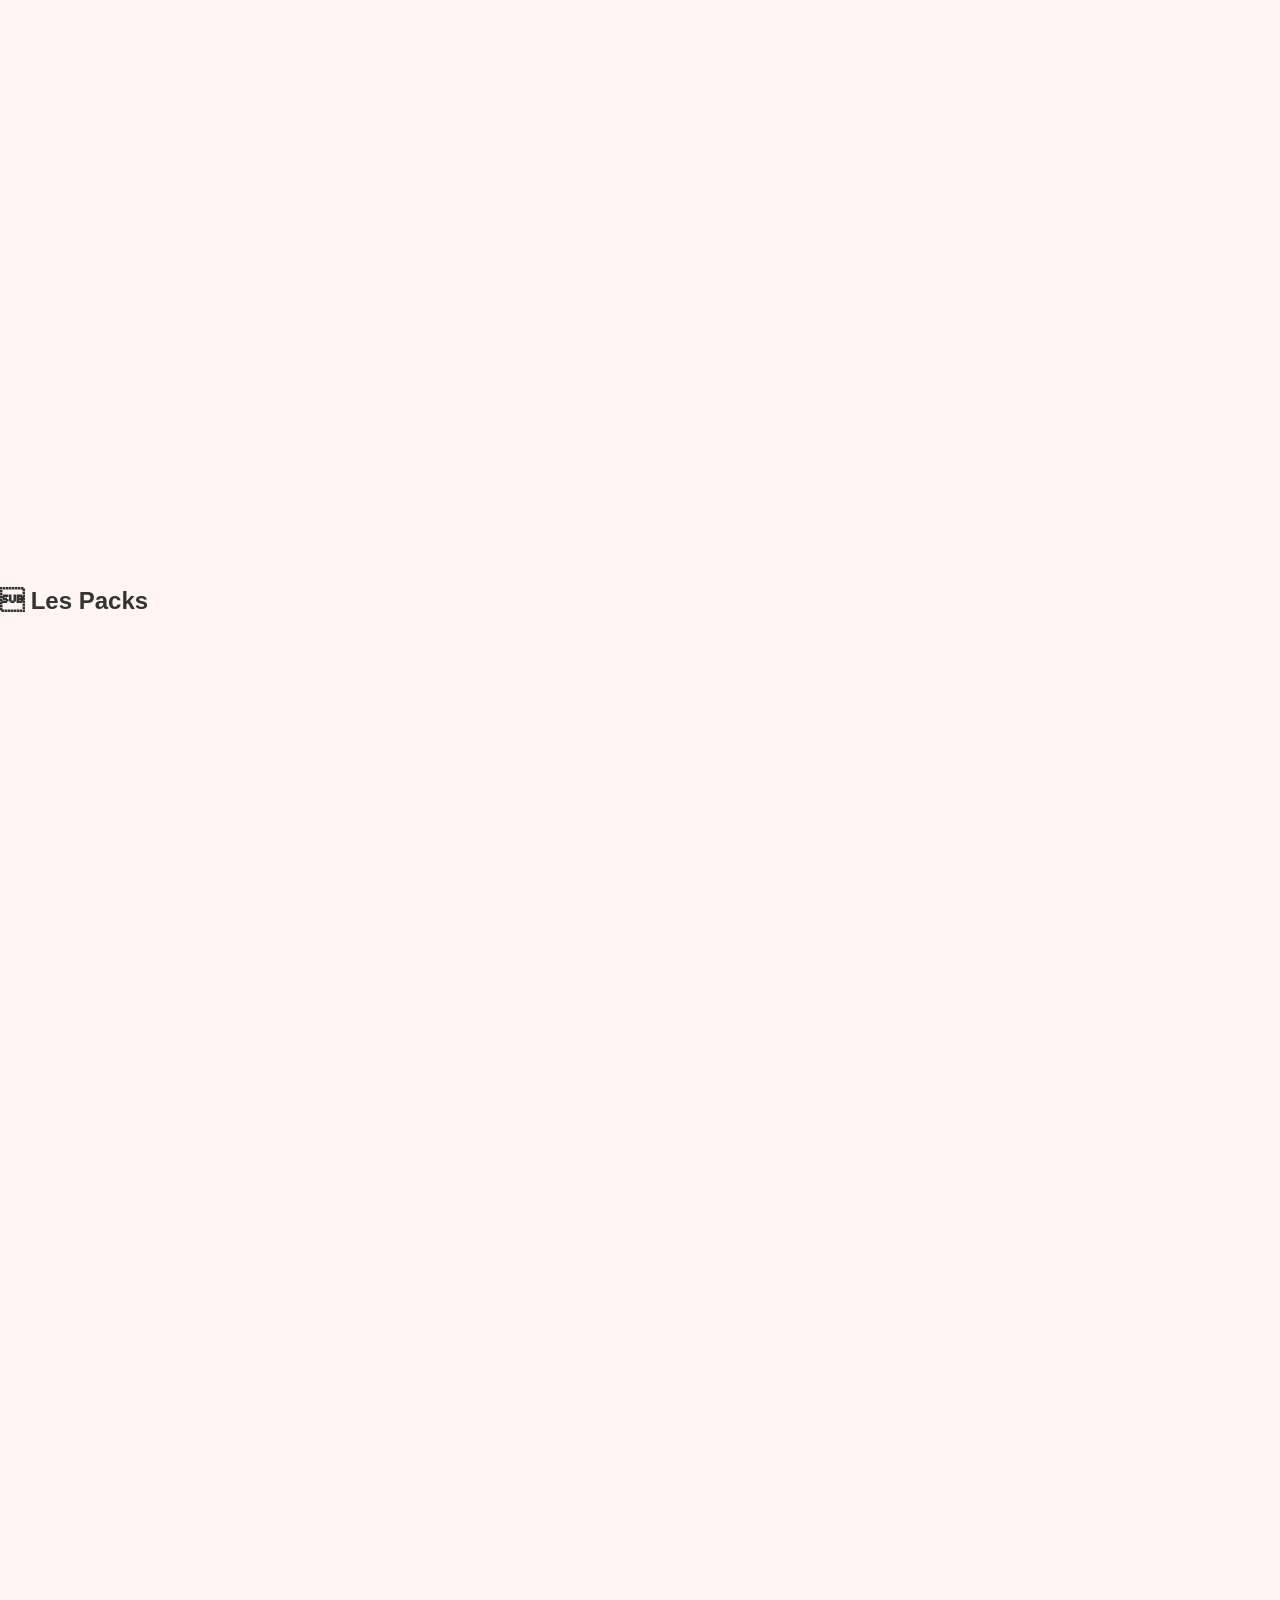
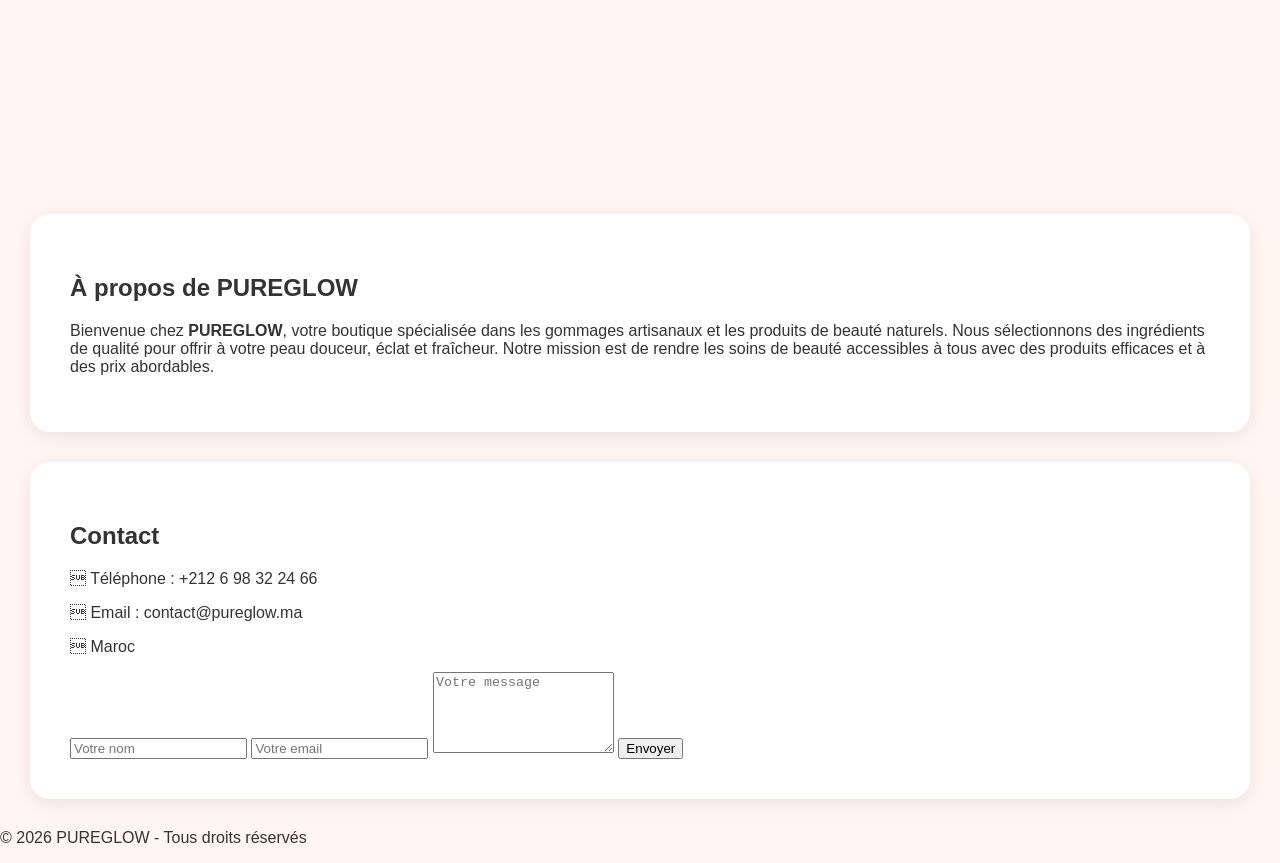
==== commit e9c69a70: "Update print statement from 'Hello' to 'Goodbye'" ====
--- a/index.html
+++ b/index.html
@@ -77,11 +77,11 @@
 
 <h3>Gommage Argan</h3>
 
-<p>49 DH</p>
+<p>30 DH</p>
 
 <button class="add-btn"
 data-name="Gommage Argan"
-data-price="49">
+data-price="30">
 Ajouter au panier
 </button>
 
@@ -95,11 +95,11 @@
 
 <h3>Gommage Charbon</h3>
 
-<p>59 DH</p>
+<p>30 DH</p>
 
 <button class="add-btn"
 data-name="Gommage Charbon"
-data-price="59">
+data-price="30">
 Ajouter au panier
 </button>
 
@@ -113,11 +113,11 @@
 
 <h3>Gommage Café</h3>
 
-<p>55 DH</p>
+<p>30 DH</p>
 
 <button class="add-btn"
 data-name="Gommage Café"
-data-price="55">
+data-price="30">
 Ajouter au panier
 </button>
 
@@ -131,11 +131,11 @@
 
 <h3>Gommage Thé Vert</h3>
 
-<p>52 DH</p>
+<p>30 DH</p>
 
 <button class="add-btn"
 data-name="Gommage Thé Vert"
-data-price="52">
+data-price="30">
 Ajouter au panier
 </button>
 
@@ -149,11 +149,11 @@
 
     <h3>Gommage Rose</h3>
 
-    <p>50 DH</p>
+    <p>30 DH</p>
 
     <button class="add-btn"
     data-name="Gommage Rose"
-    data-price="50">
+    data-price="30">
     Ajouter au panier
     </button>
 
@@ -167,11 +167,11 @@
 
     <h3>Gommage Curcuma</h3>
 
-    <p>58 DH</p>
+    <p>30 DH</p>
 
     <button class="add-btn"
     data-name="Gommage Curcuma"
-    data-price="58">
+    data-price="30">
     Ajouter au panier
     </button>
 
@@ -185,11 +185,11 @@
 
     <h3>Gommage Chia Seed</h3>
 
-    <p>65 DH</p>
+    <p>30 DH</p>
 
     <button class="add-btn"
     data-name="Gommage Chia Seed"
-    data-price="65">
+    data-price="30">
     Ajouter au panier
     </button>
 
@@ -203,11 +203,11 @@
 
     <h3>Gommage Lavande</h3>
 
-    <p>60 DH</p>
+    <p30 DH</p>
 
     <button class="add-btn"
     data-name="Gommage Lavande"
-    data-price="60">
+    data-price="30">
     Ajouter au panier
     </button>
     
@@ -217,10 +217,10 @@
   <img src="GommageCoco.png" alt="Gommage Dove Coco">
   <h3>Gommage Dove Coco</h3>
   <p>Gommage nourrissant à l'huile de coco pour une peau douce, lisse et éclatante.</p>
-  <p>89 DH</p>
+  <p>40 DH</p>
   <button class="add-btn"
     data-name="Gommage Dove Coco"
-    data-price="89">
+    data-price="40">
     Ajouter au panier
   </button>
 </div>
@@ -229,10 +229,10 @@
   <img src="GommageCafe.png" alt="Gommage Dove Café">
   <h3>Gommage Dove Café</h3>
   <p>Exfolie délicatement la peau grâce aux extraits de café tout en l'hydratant intensément.</p>
-  <p>89 DH</p>
+  <p>40 DH</p>
   <button class="add-btn"
     data-name="Gommage Dove Café"
-    data-price="89">
+    data-price="40">
     Ajouter au panier
   </button>
 </div>
@@ -241,10 +241,10 @@
   <img src="GommageGrenade.png" alt="Gommage Dove Grenade">
   <h3>Gommage Dove Grenade</h3>
   <p>Un gommage fruité qui revitalise la peau et lui apporte fraîcheur et douceur.</p>
-  <p>89 DH</p>
+  <p>40 DH</p>
   <button class="add-btn"
     data-name="Gommage Dove Grenade"
-    data-price="89">
+    data-price="40">
     Ajouter au panier
   </button>
 </div>
@@ -253,10 +253,10 @@
   <img src="GommageMangue.png" alt="Gommage Dove Mangue">
   <h3>Gommage Dove Mangue</h3>
   <p>Enrichi en mangue pour nourrir la peau et laisser un parfum exotique irrésistible.</p>
-  <p>89 DH</p>
+  <p>40 DH</p>
   <button class="add-btn"
     data-name="Gommage Dove Mangue"
-    data-price="89">
+    data-price="40">
     Ajouter au panier
   </button>
 </div>
@@ -265,10 +265,10 @@
   <img src="GommageAvocat.png" alt="Gommage Dove Avocat">
   <h3>Gommage Dove Avocat</h3>
   <p>Aux extraits d'avocat, il hydrate intensément et rend la peau incroyablement douce.</p>
-  <p>89 DH</p>
+  <p>40 DH</p>
   <button class="add-btn"
     data-name="Gommage Dove Avocat"
-    data-price="89">
+    data-price="40">
     Ajouter au panier
   </button>
 </div>
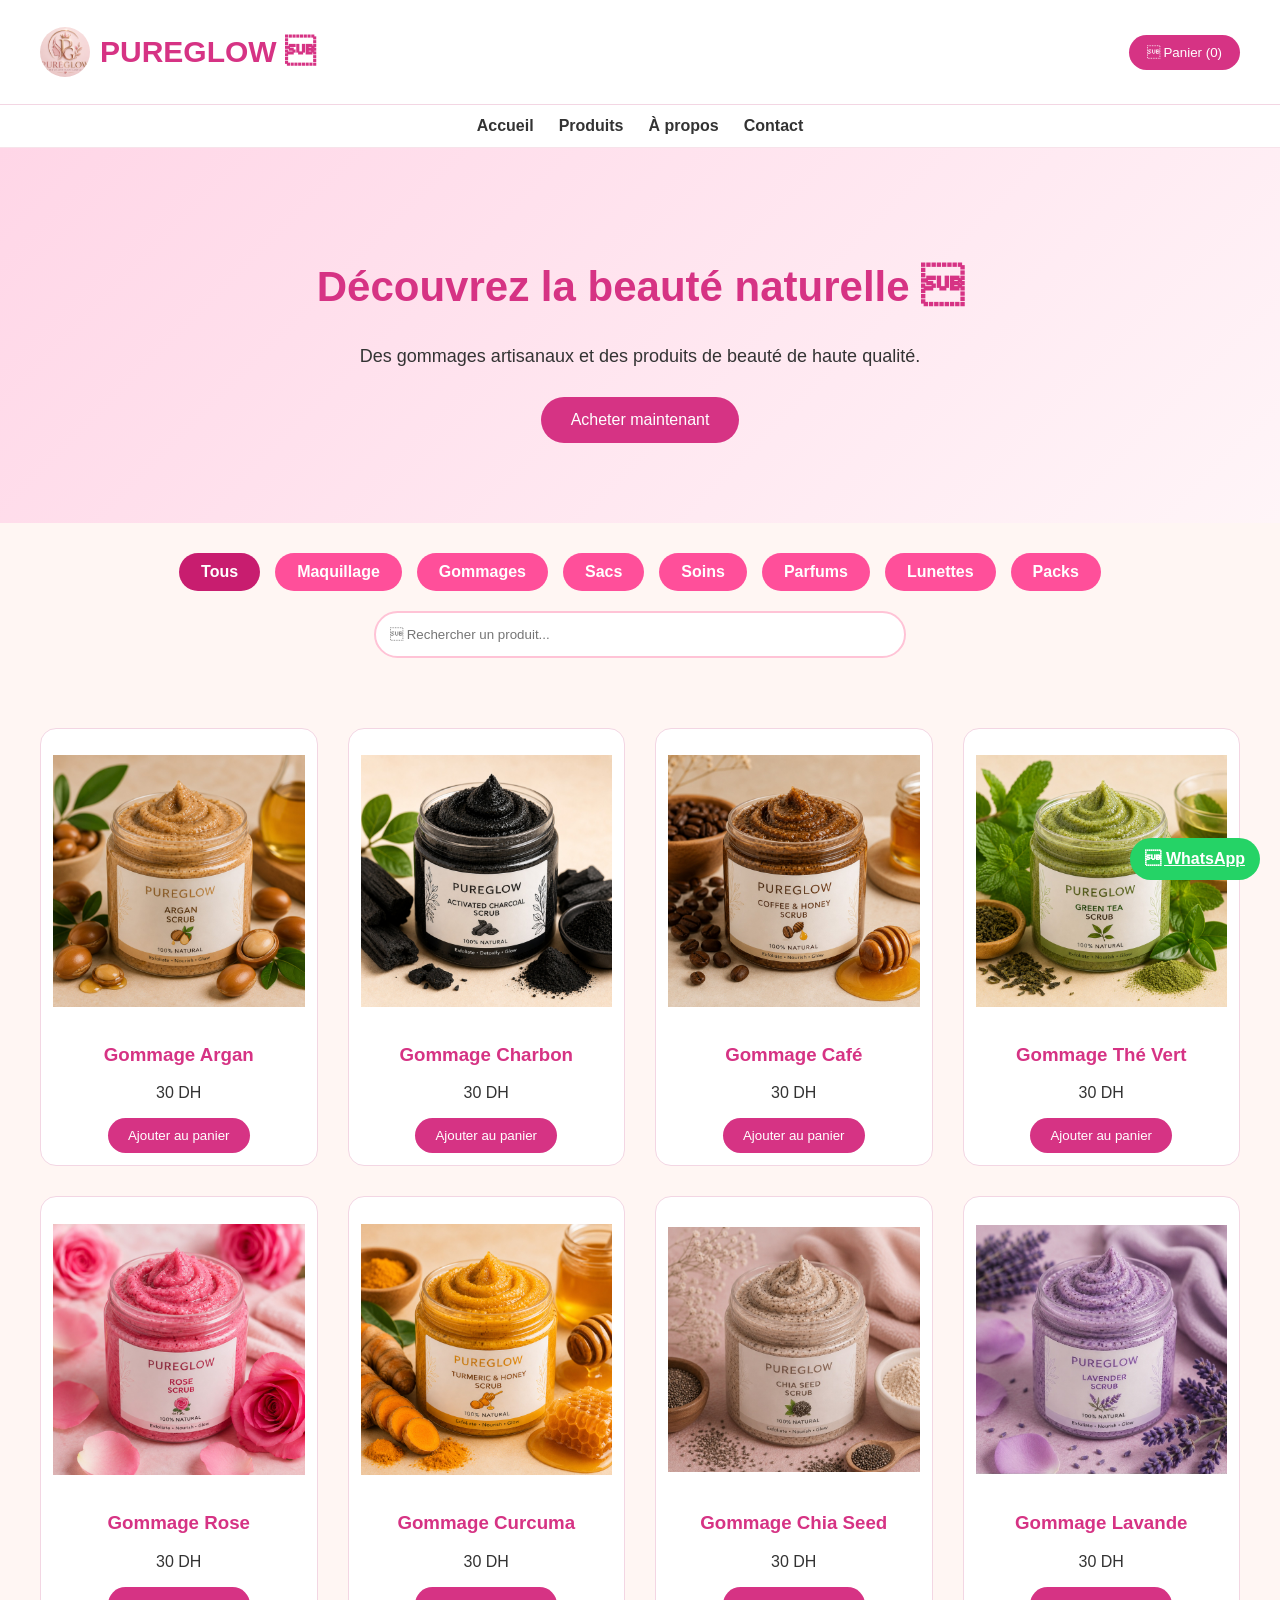
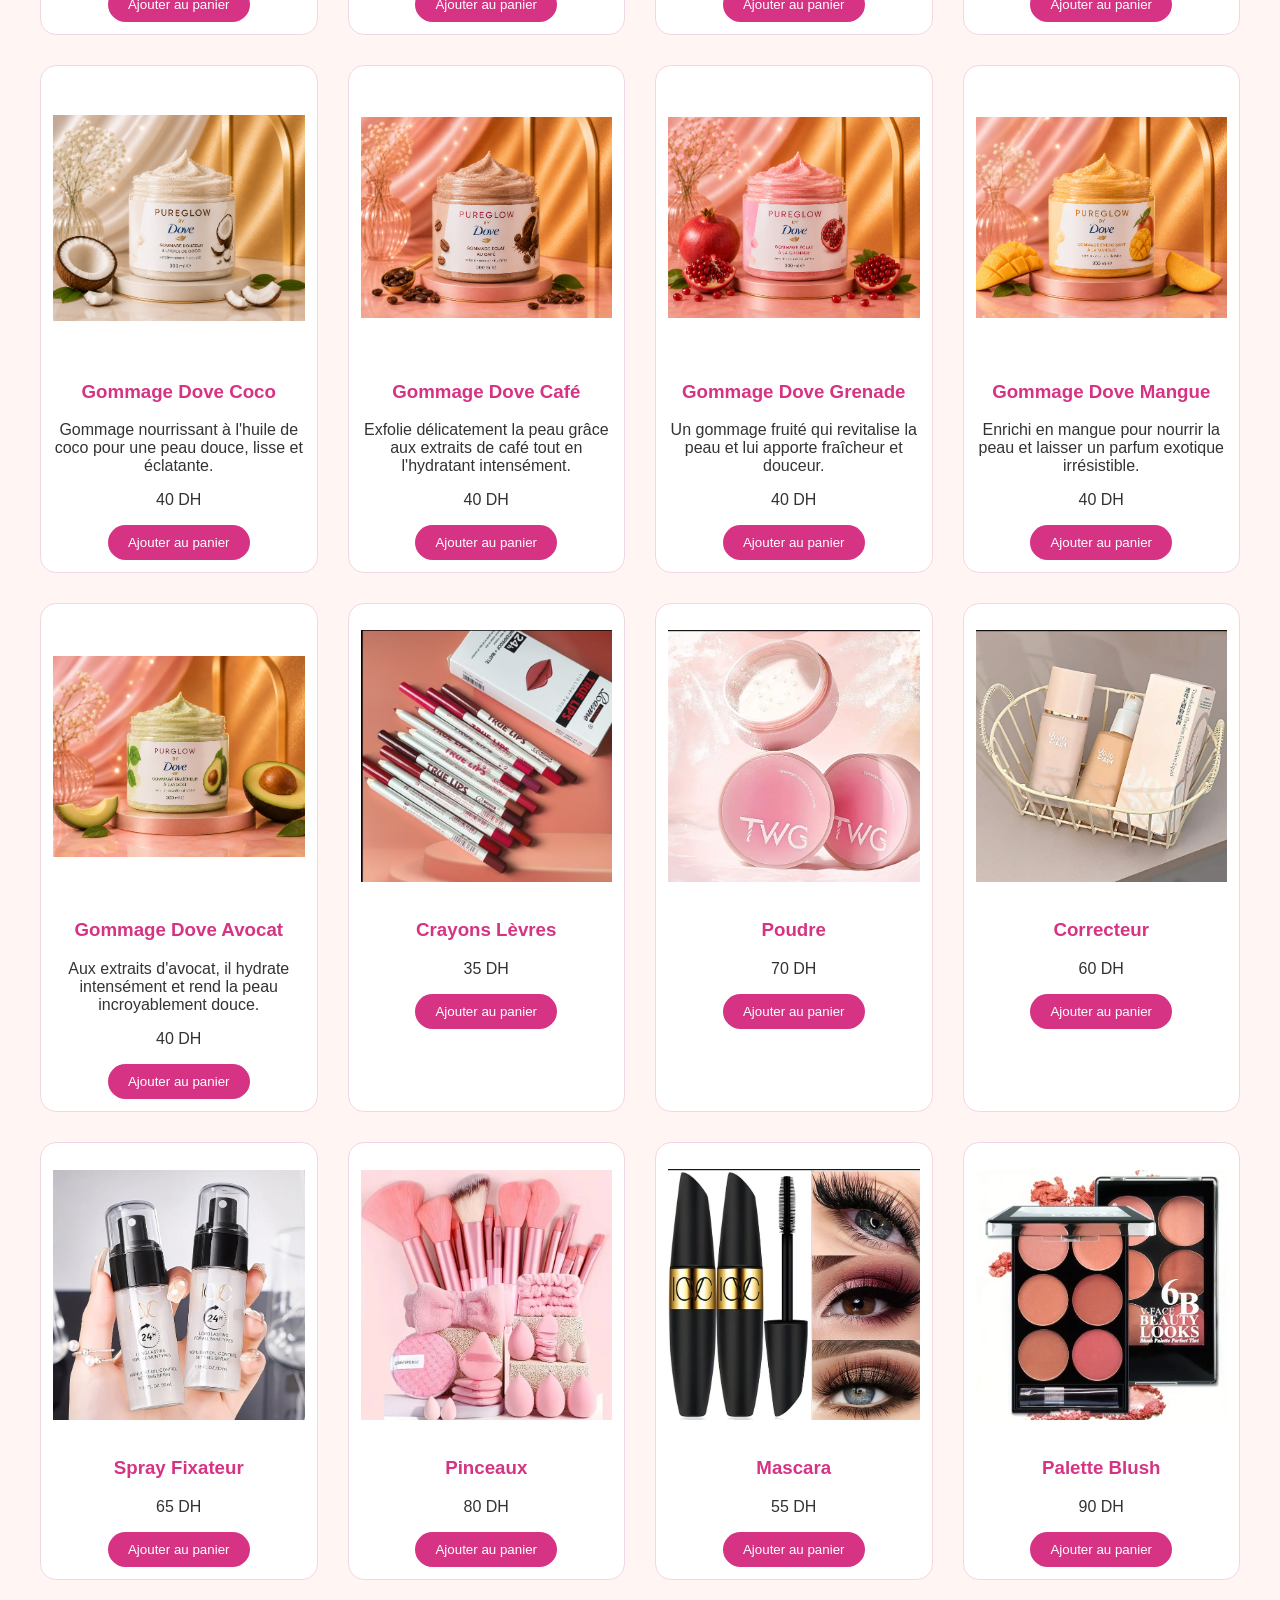
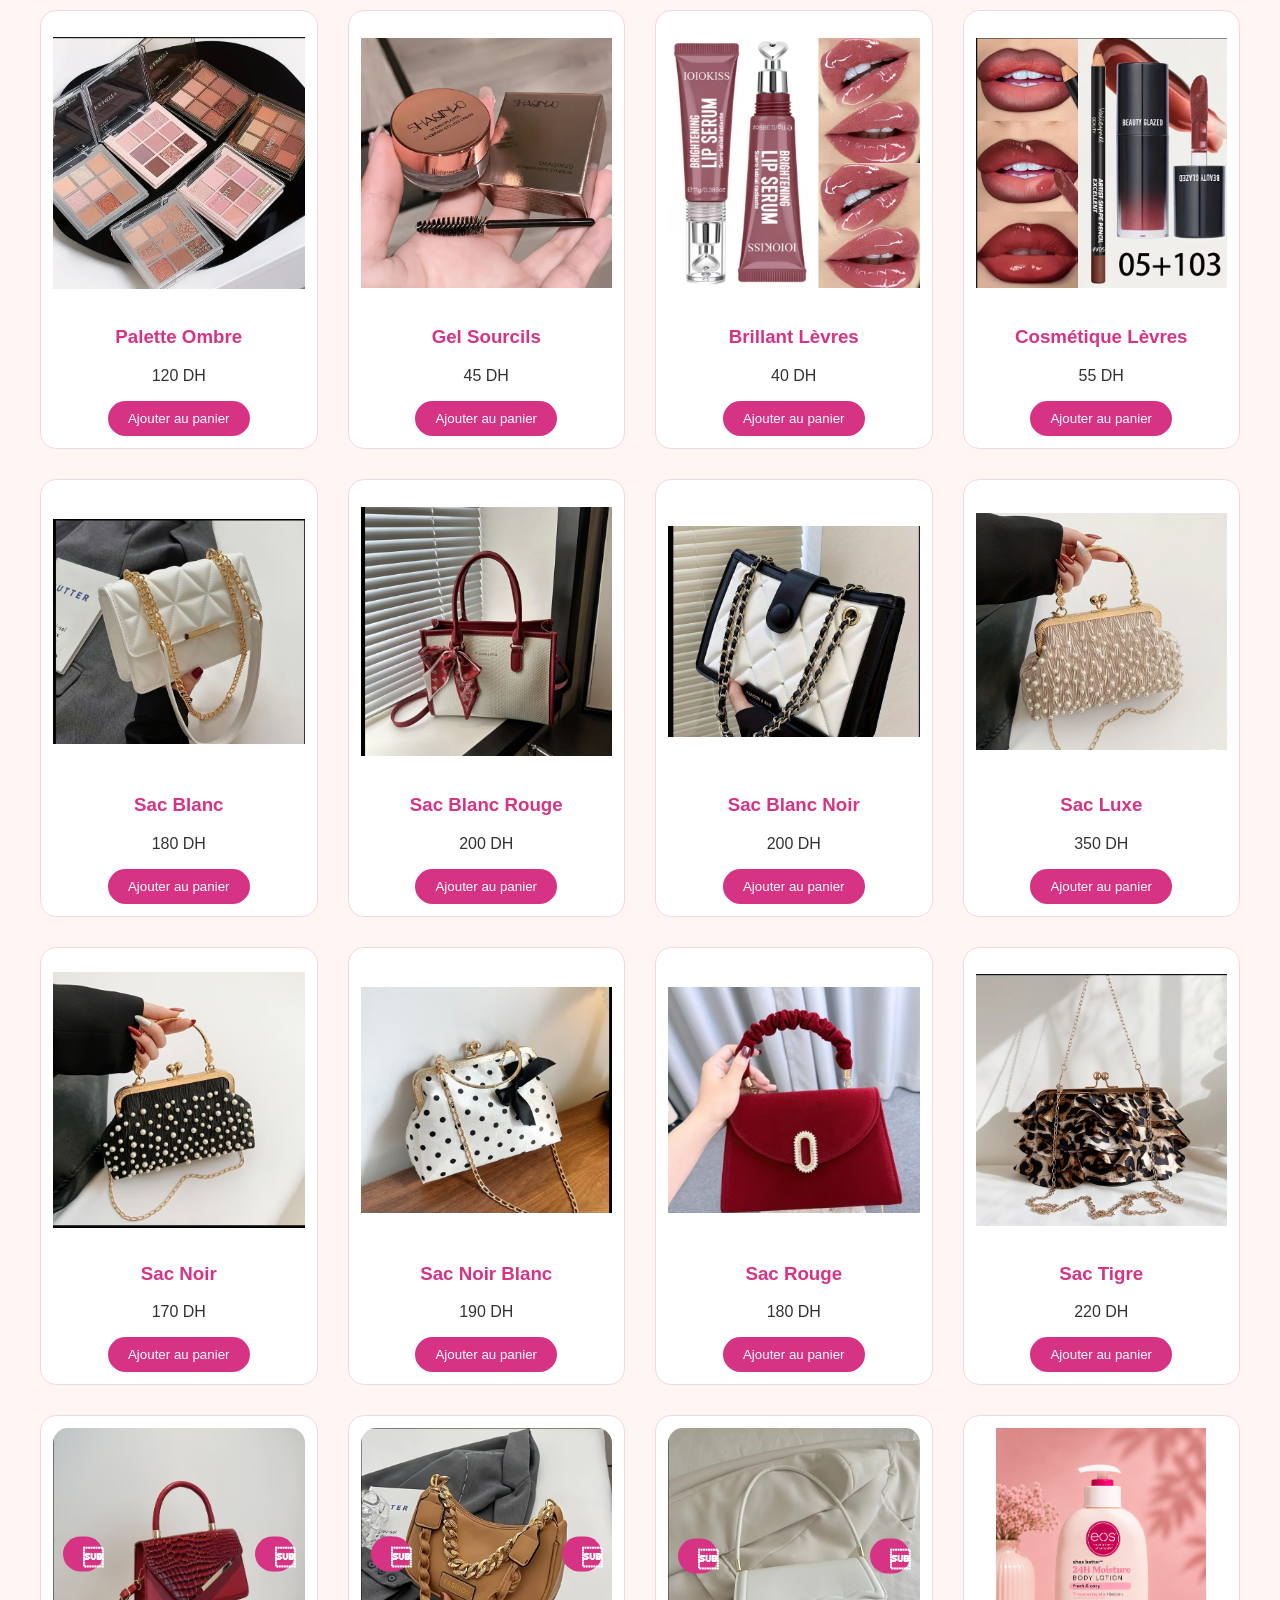
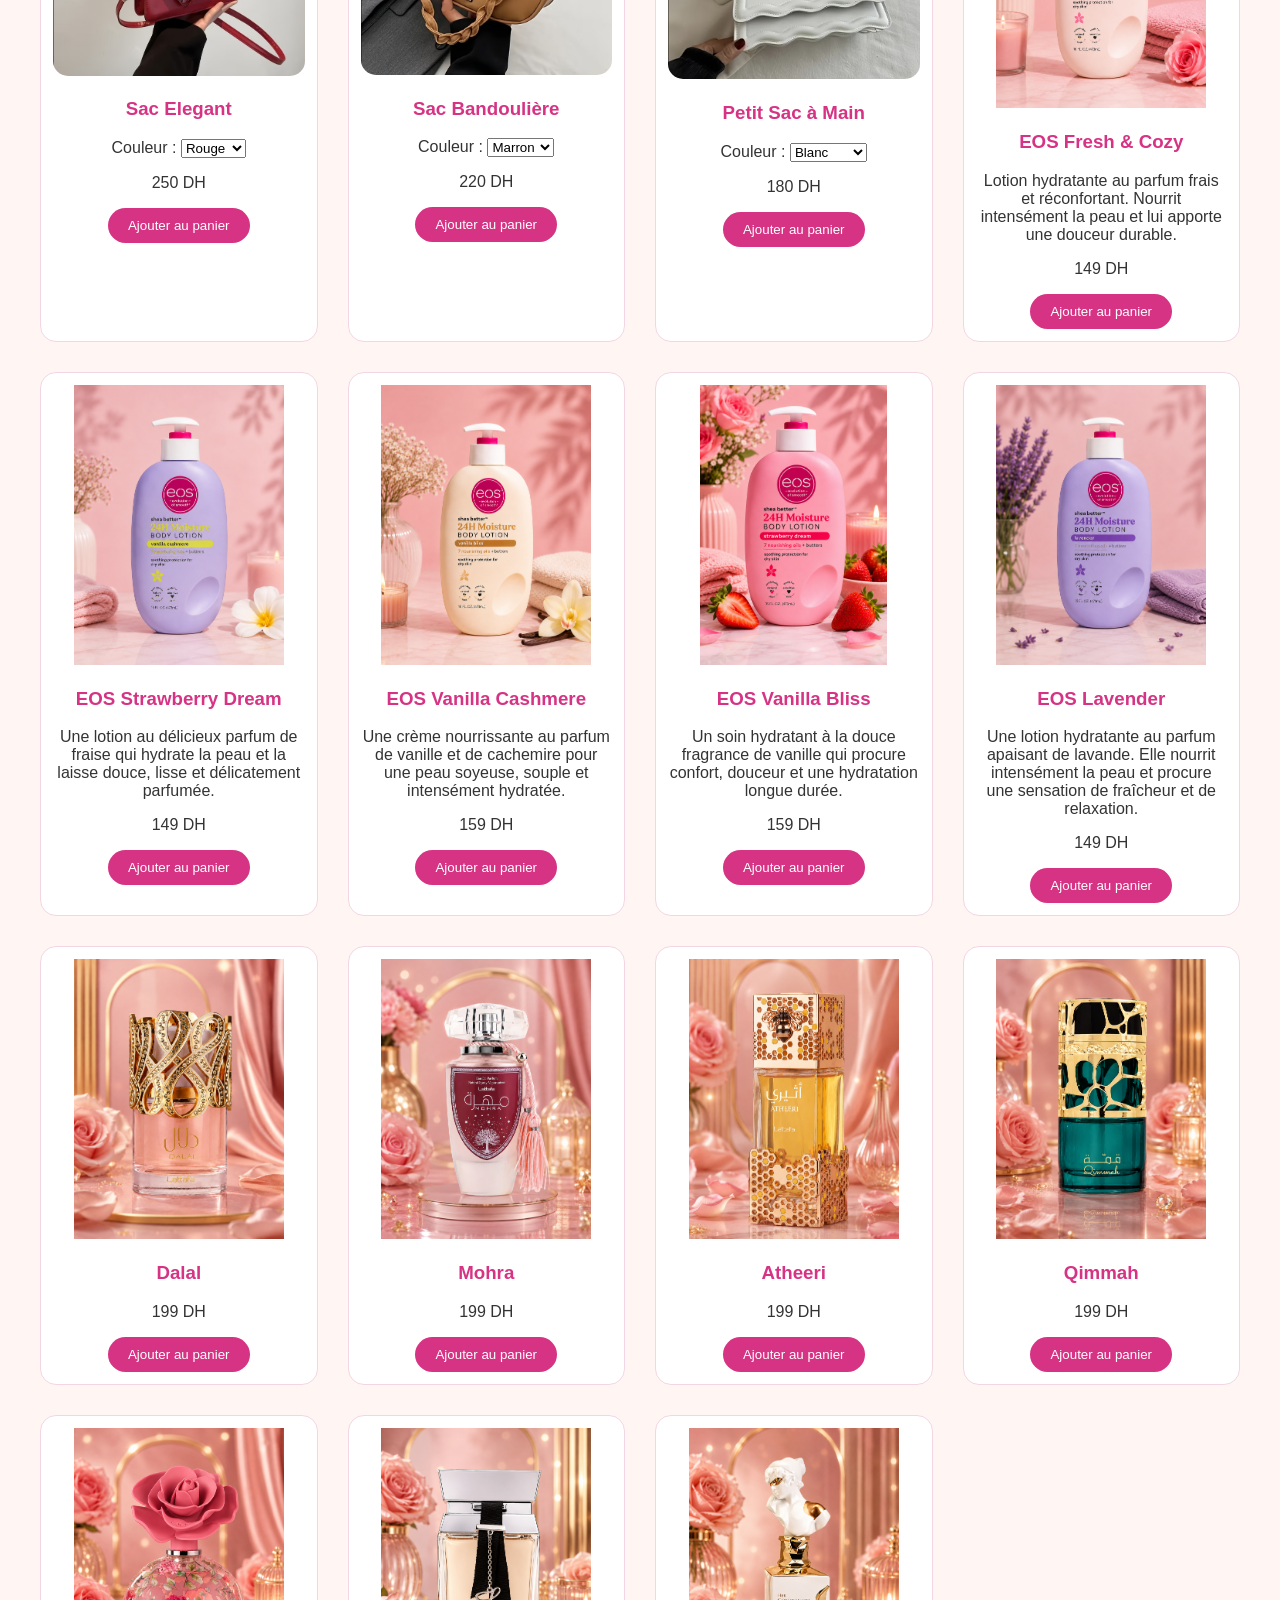
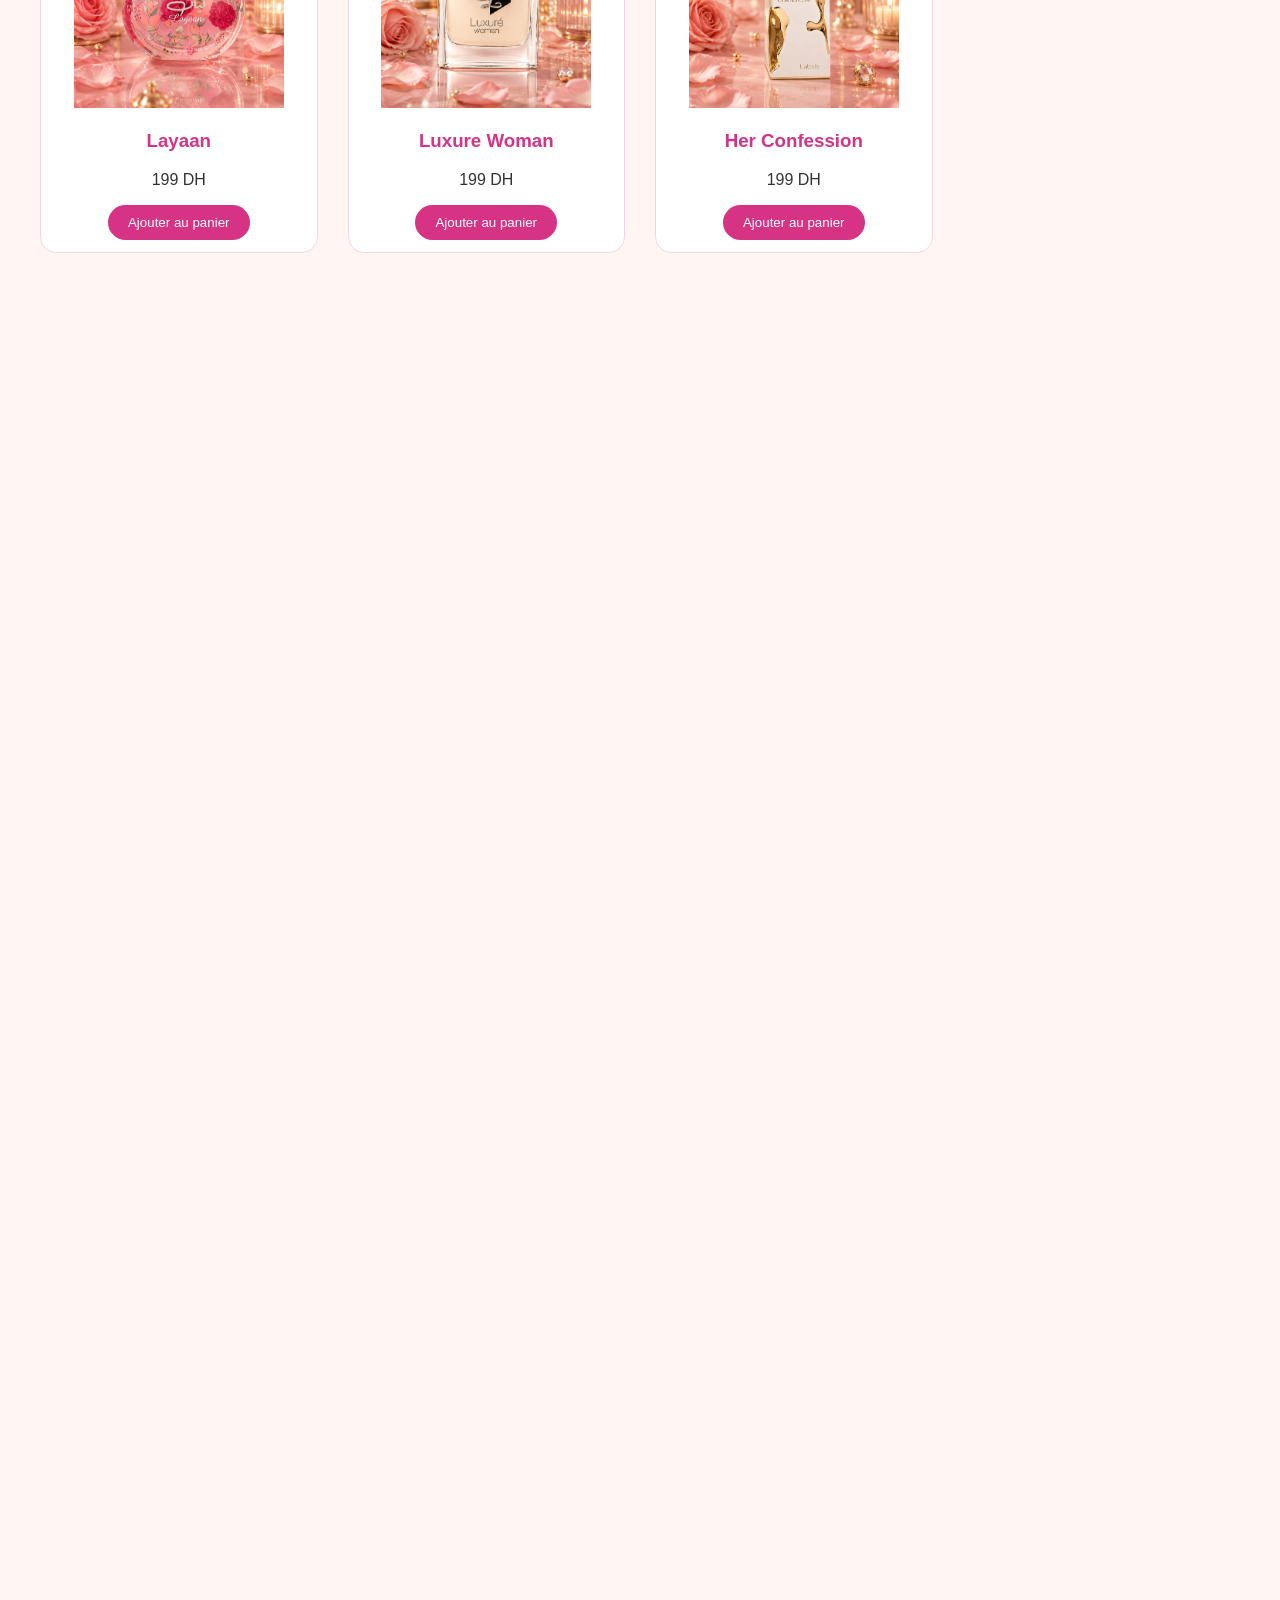
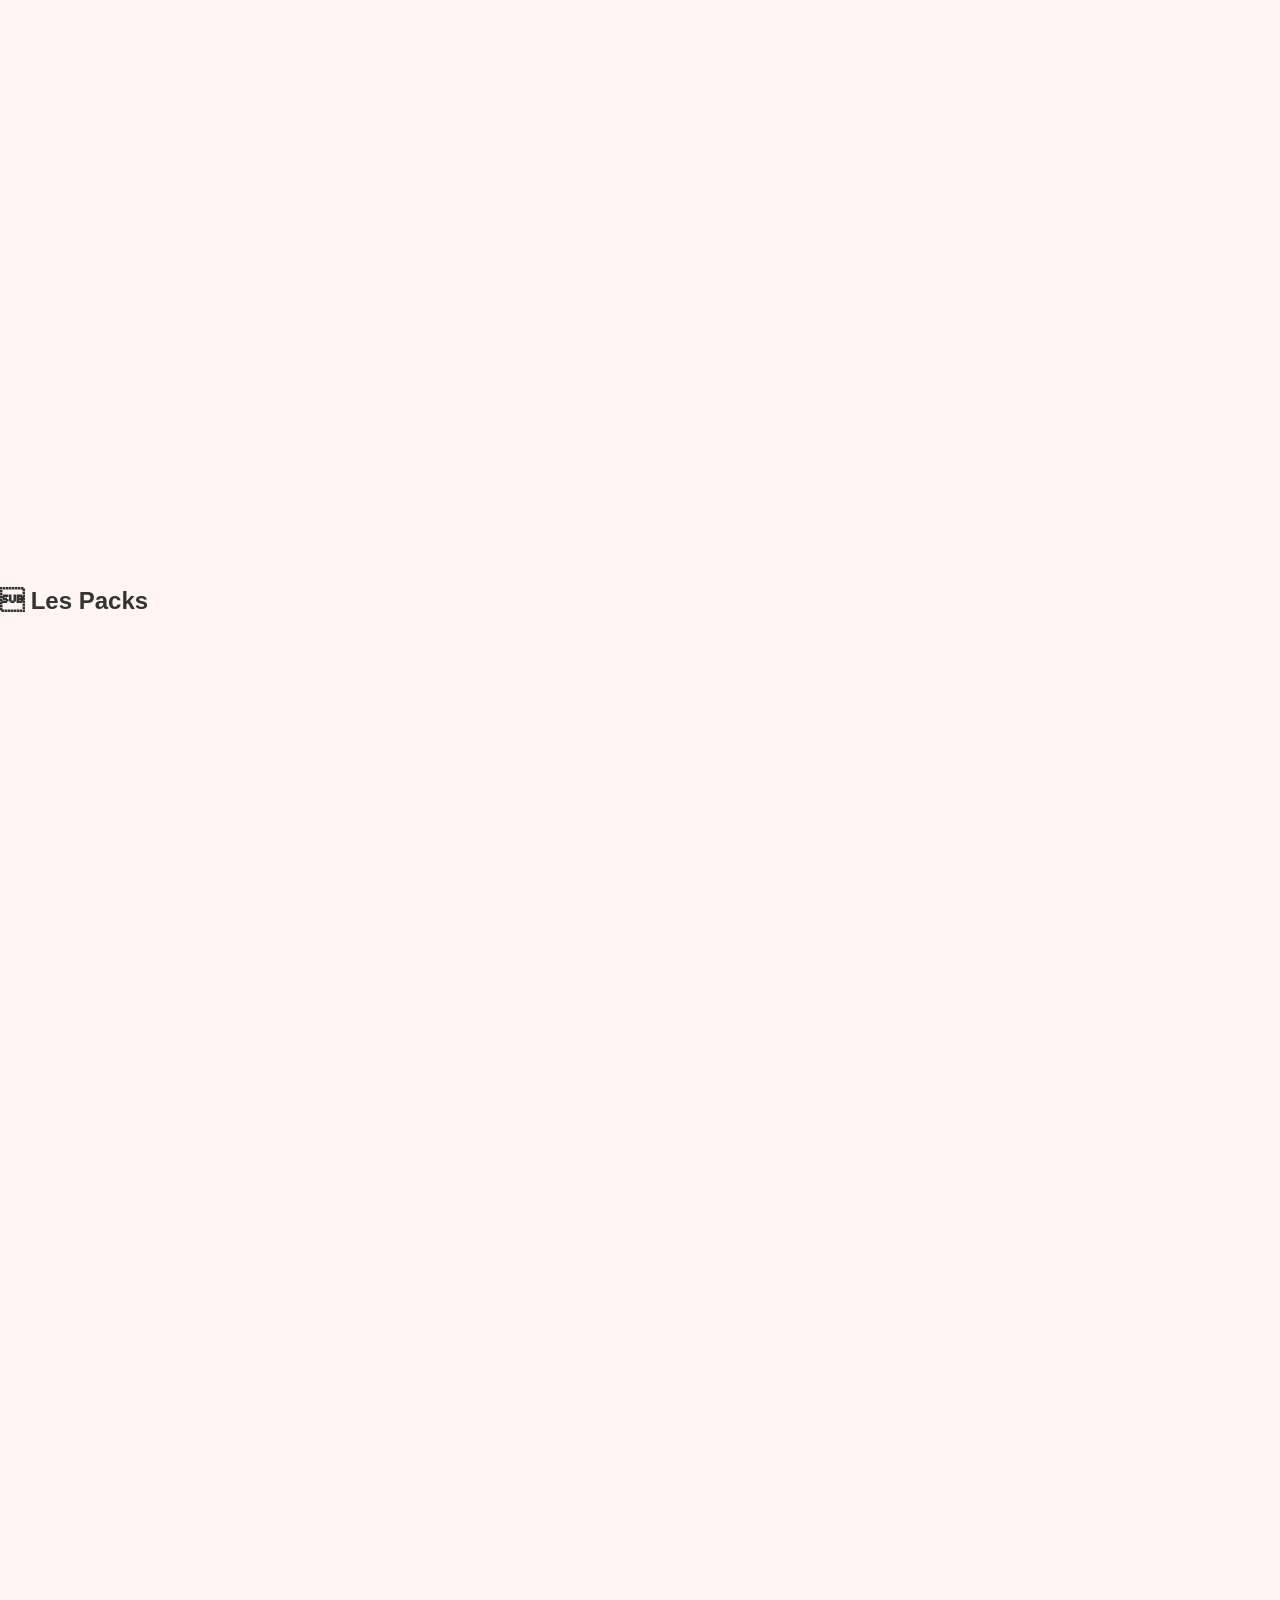
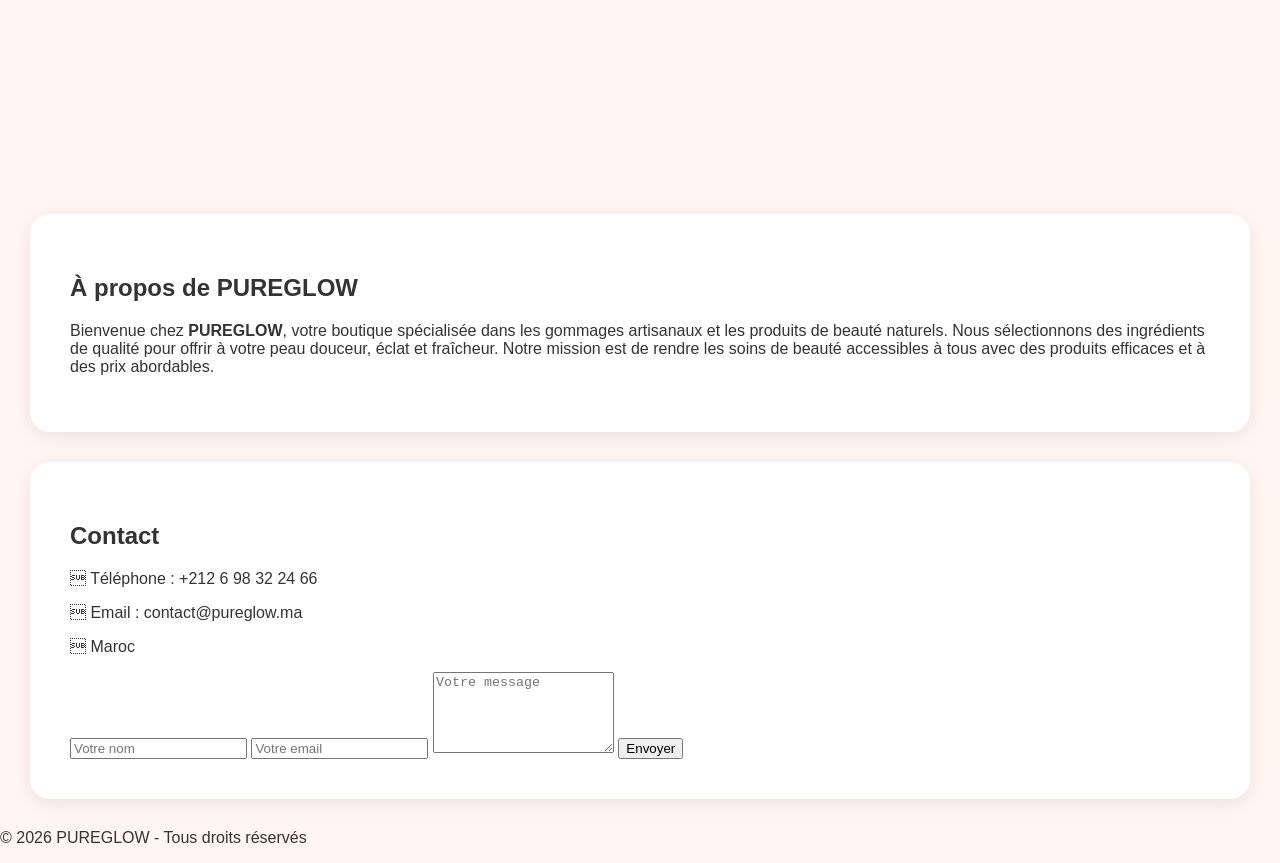
==== commit c3352b2a: "Update index.html" ====
--- a/index.html
+++ b/index.html
@@ -203,7 +203,7 @@
 
     <h3>Gommage Lavande</h3>
 
-    <p30 DH</p>
+    <p></p>30 DH</p>
 
     <button class="add-btn"
     data-name="Gommage Lavande"
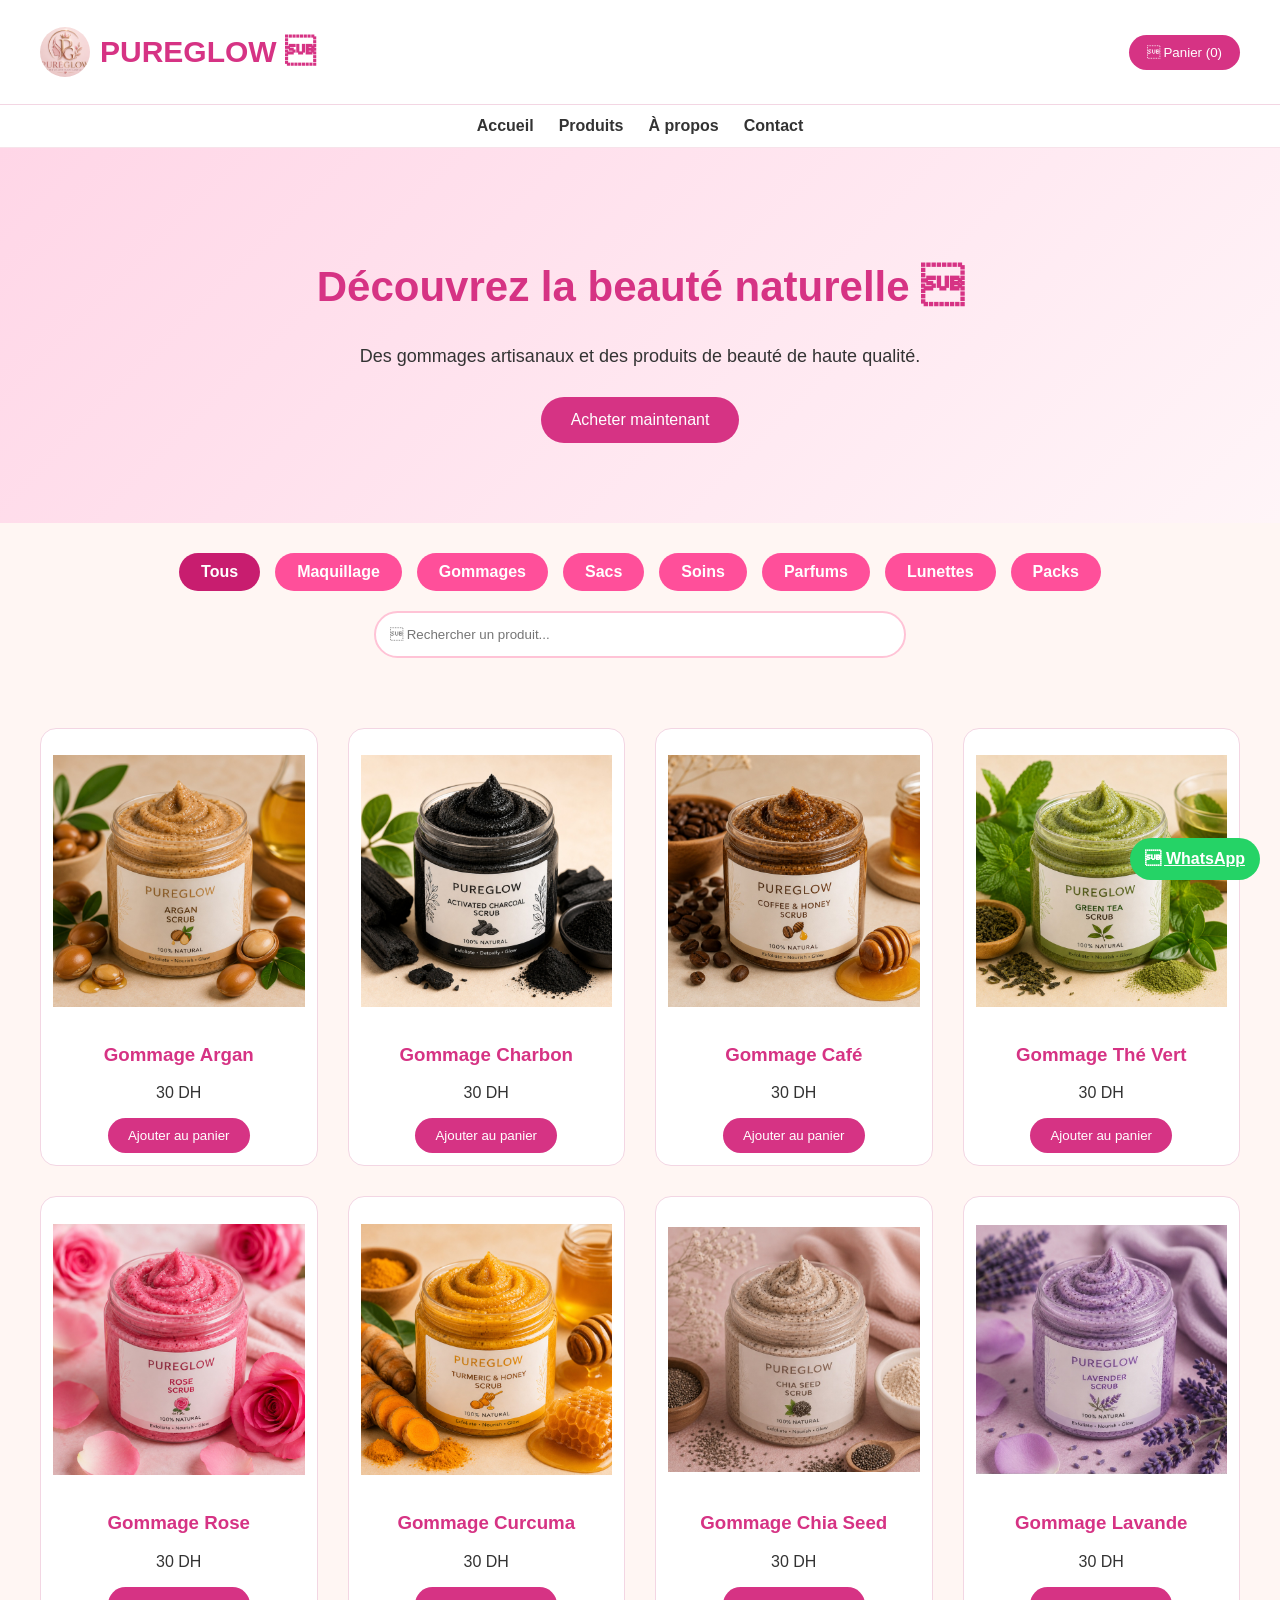
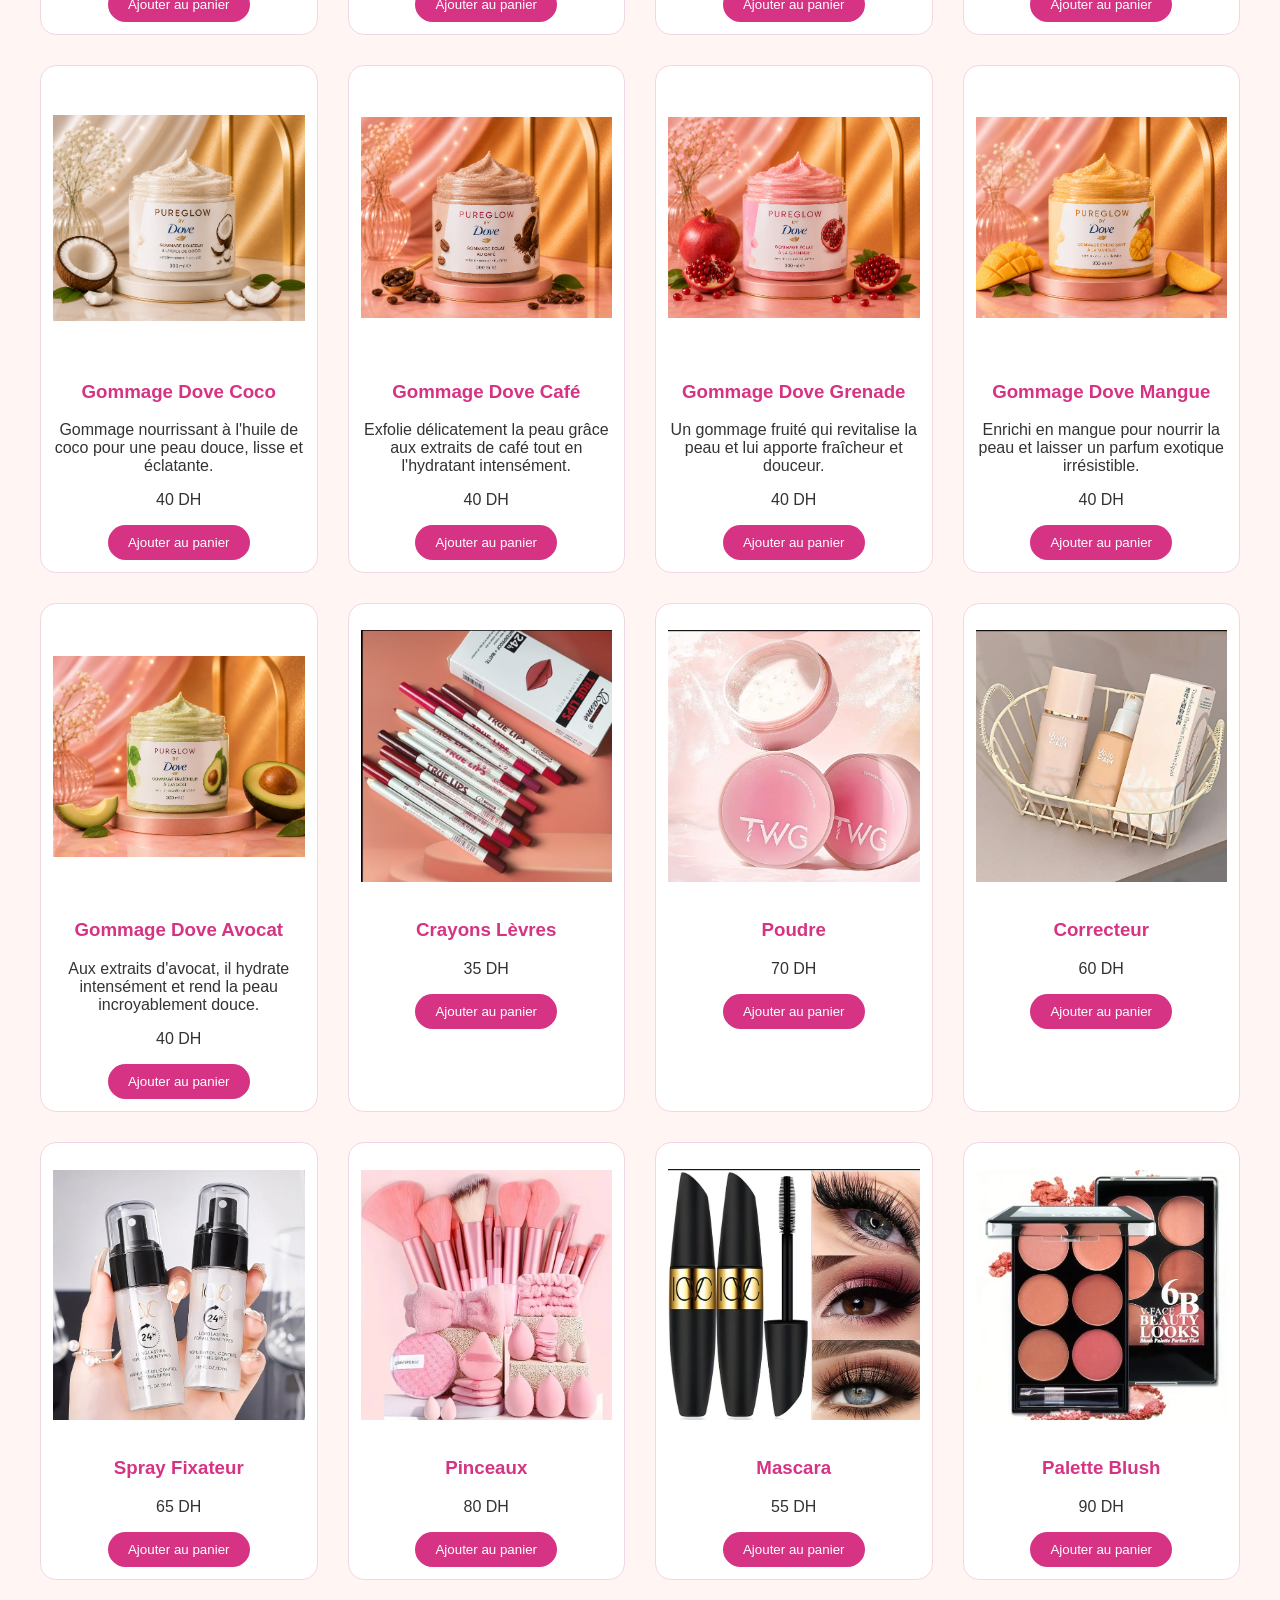
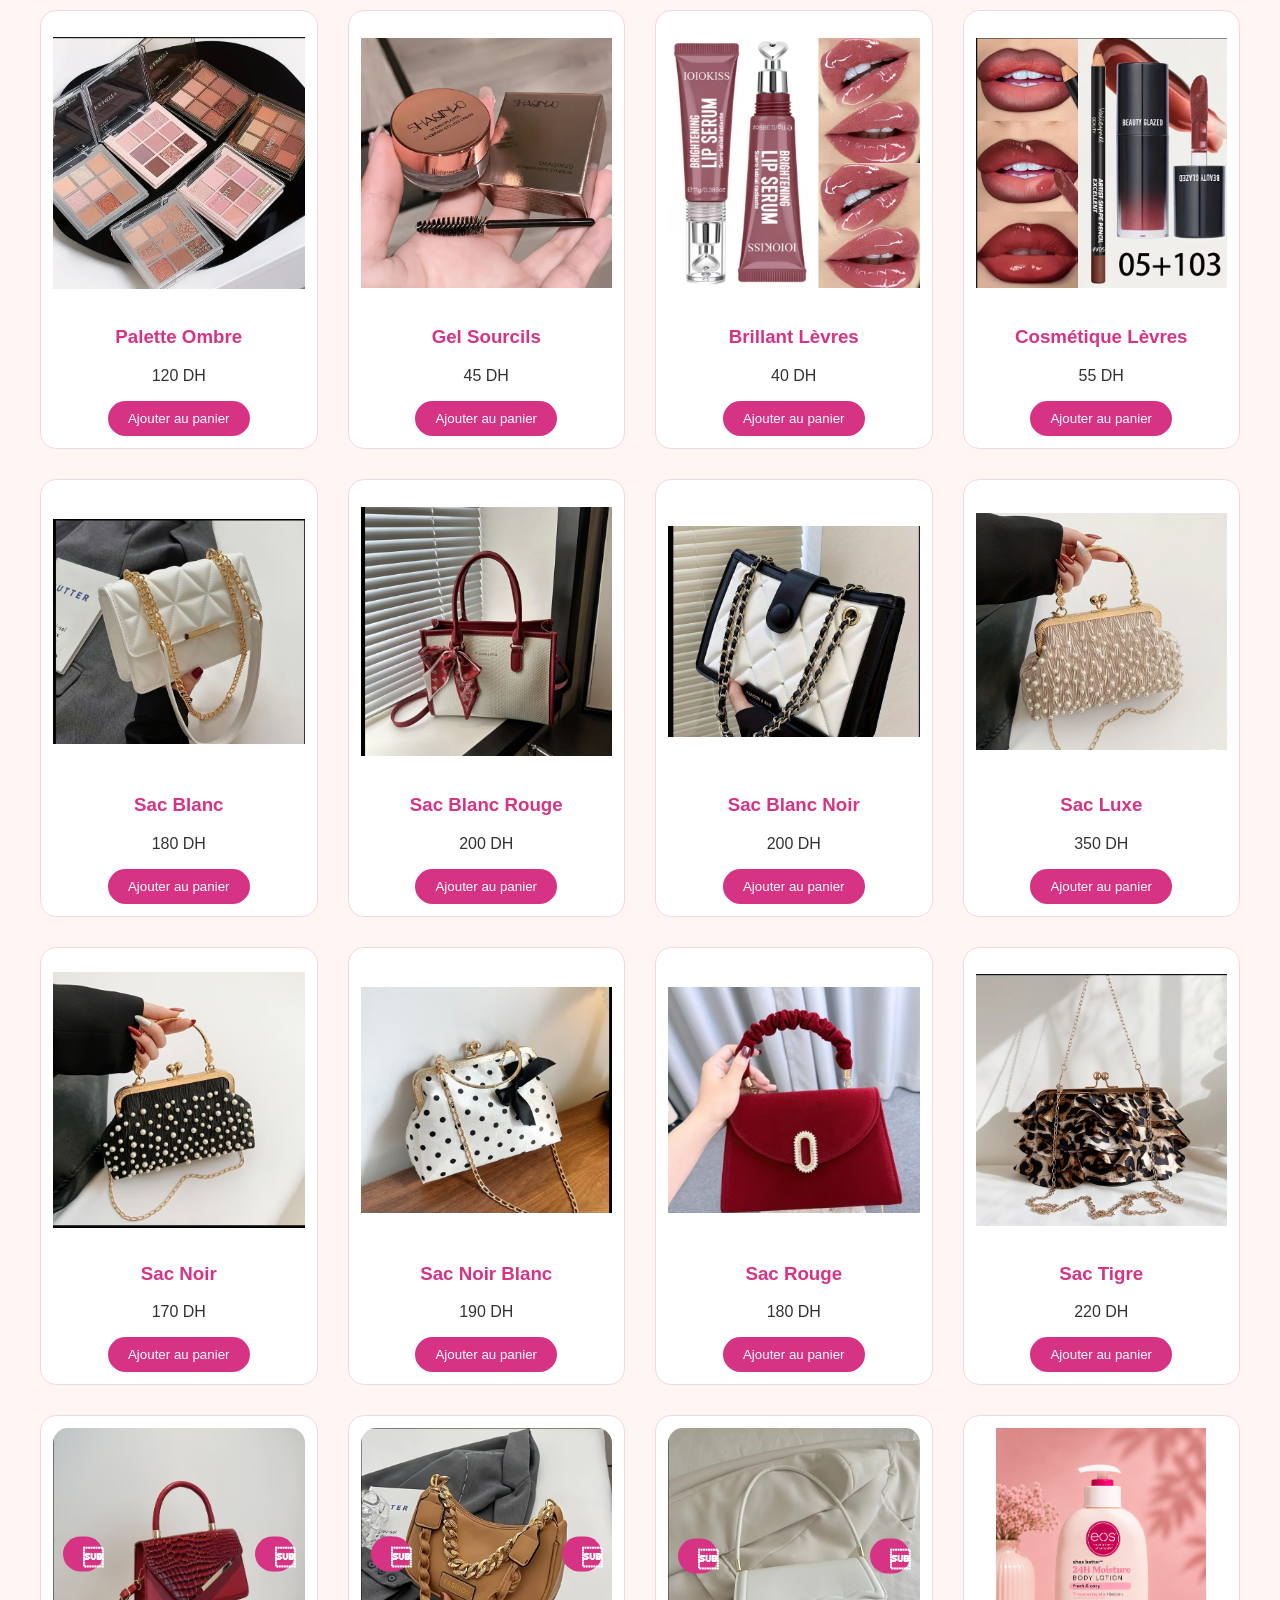
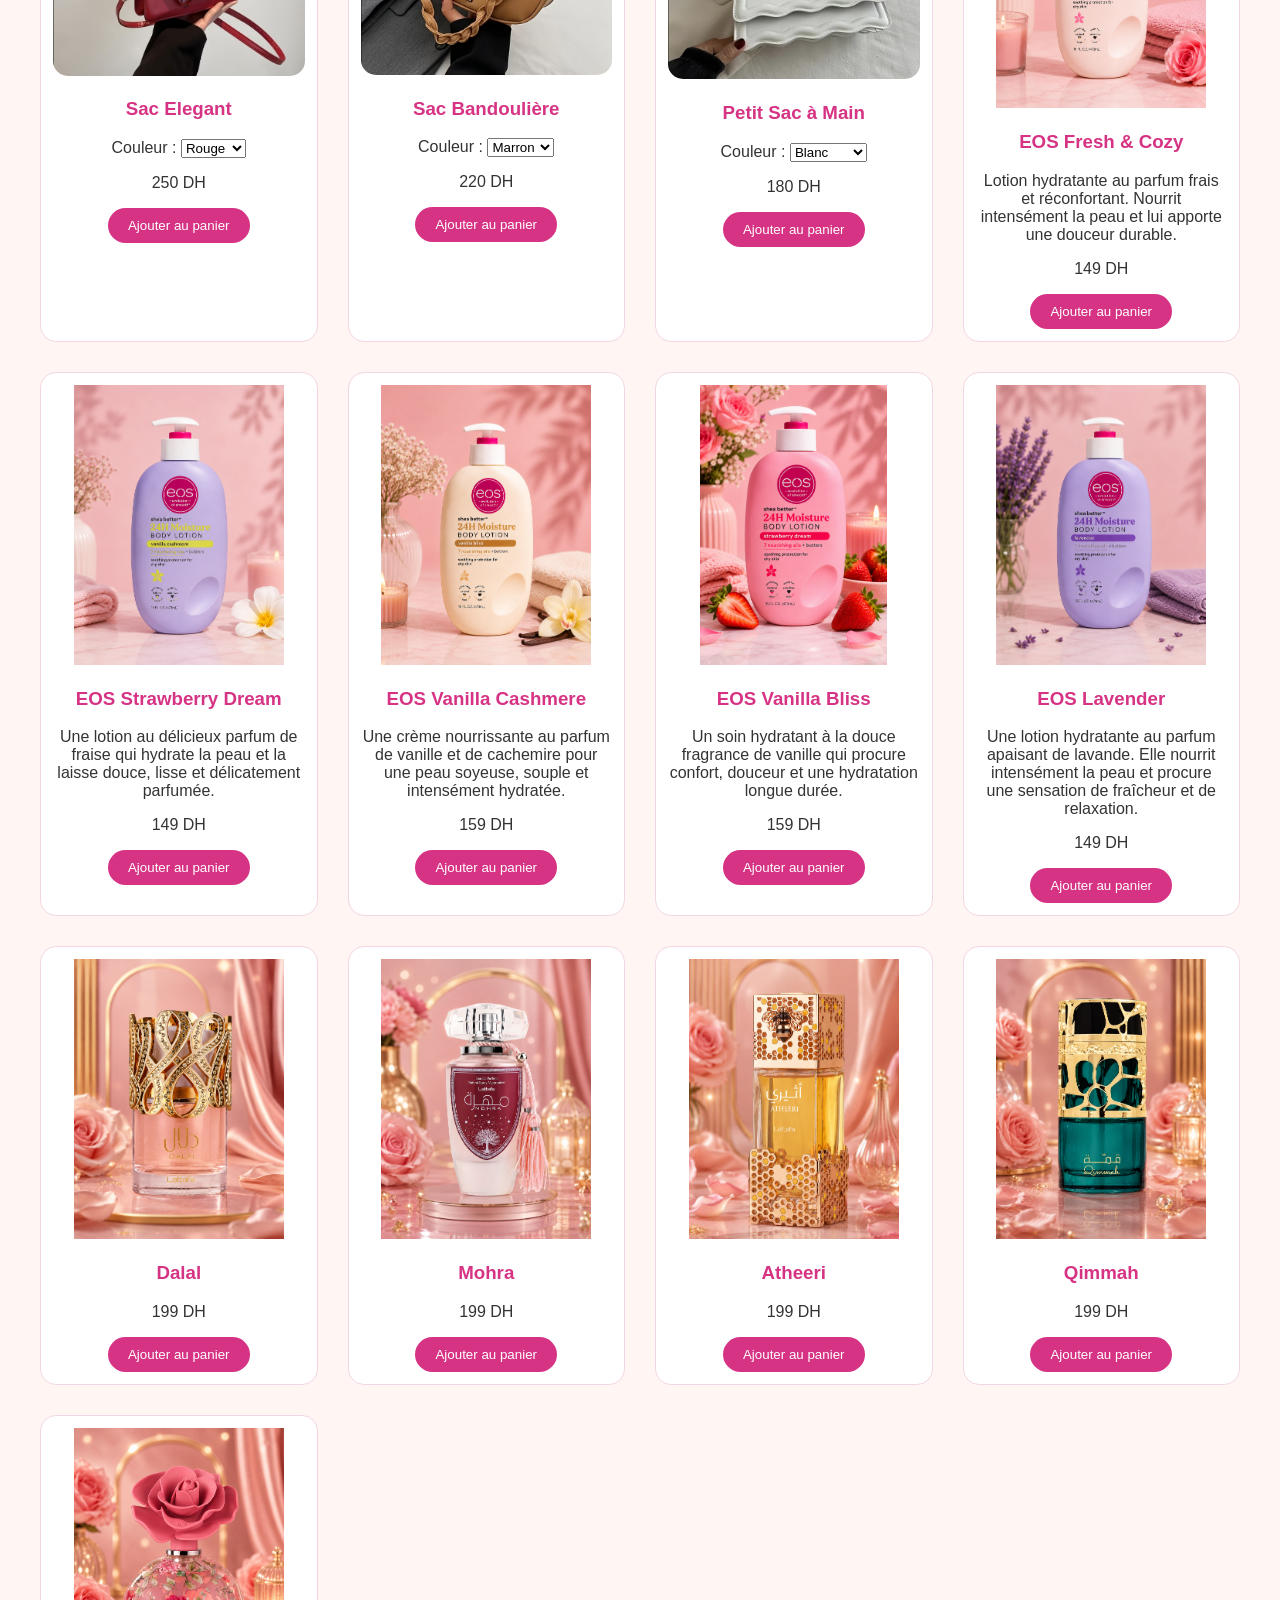
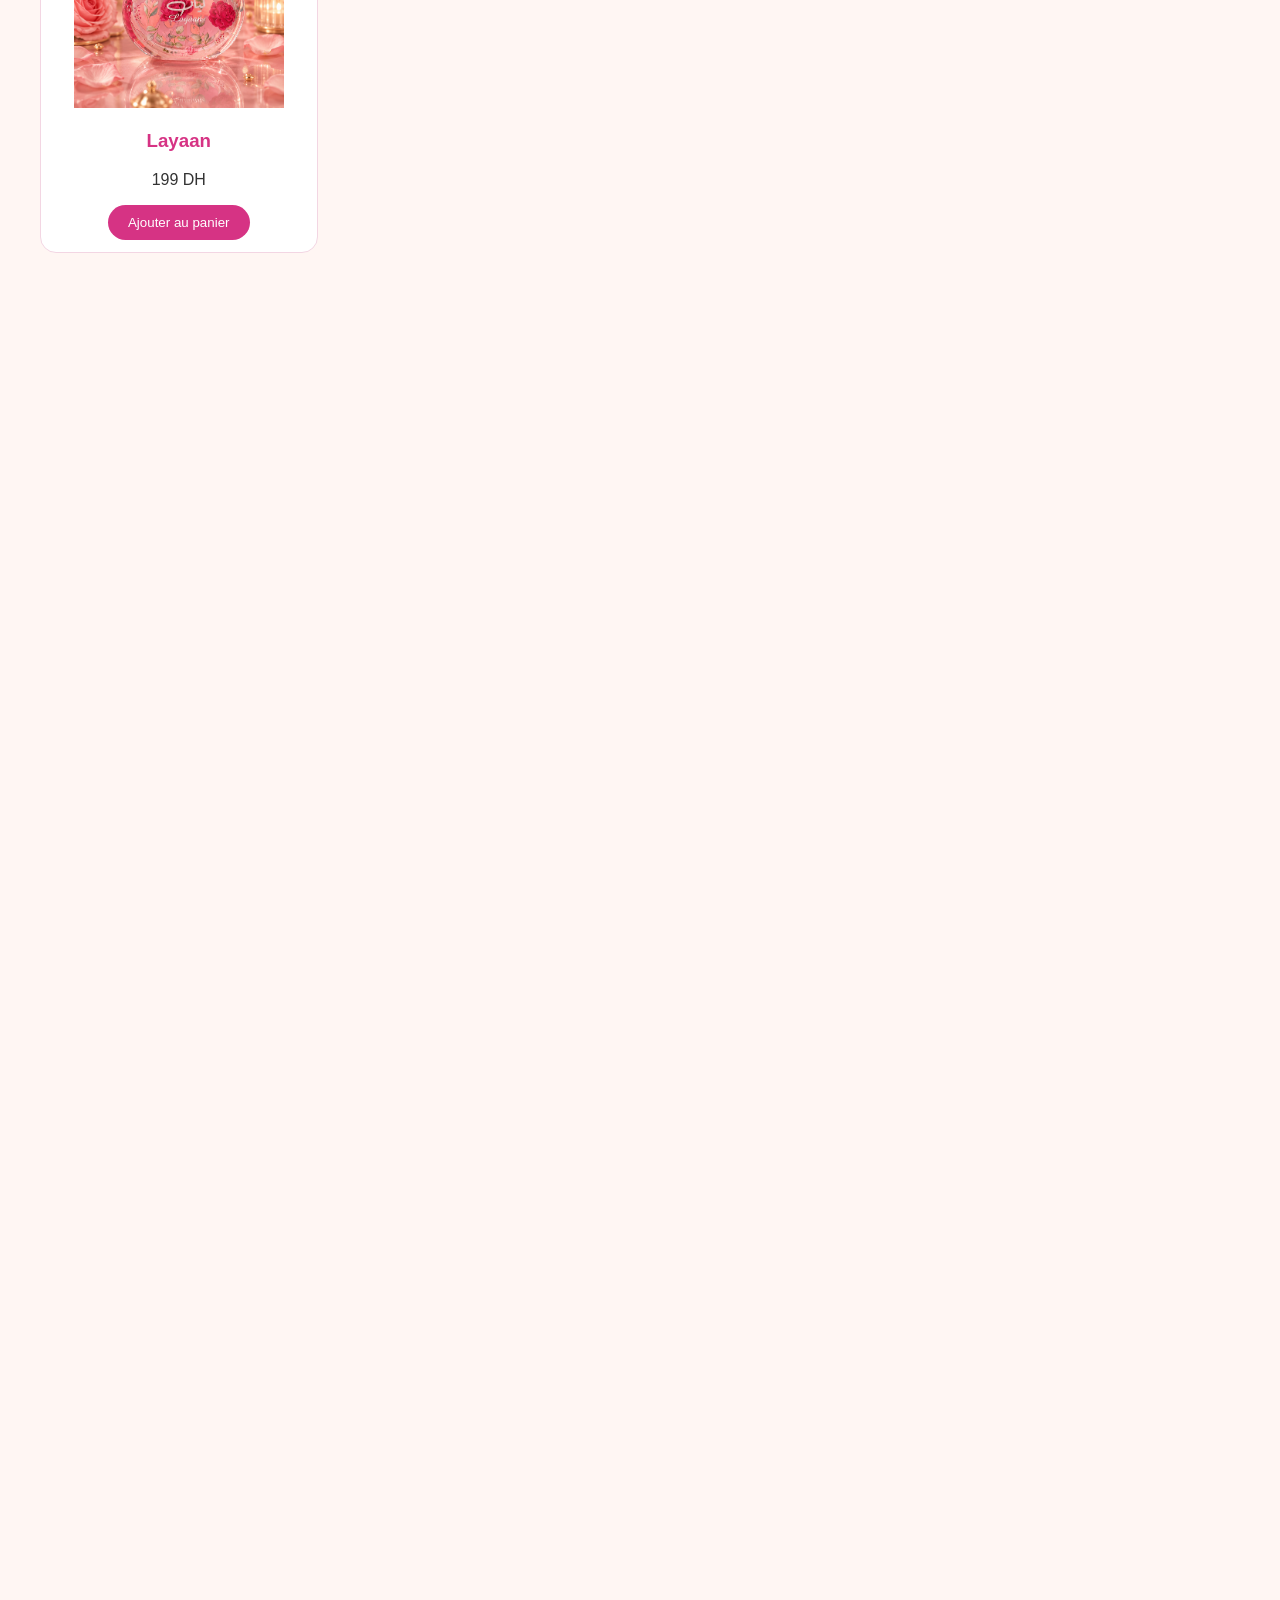
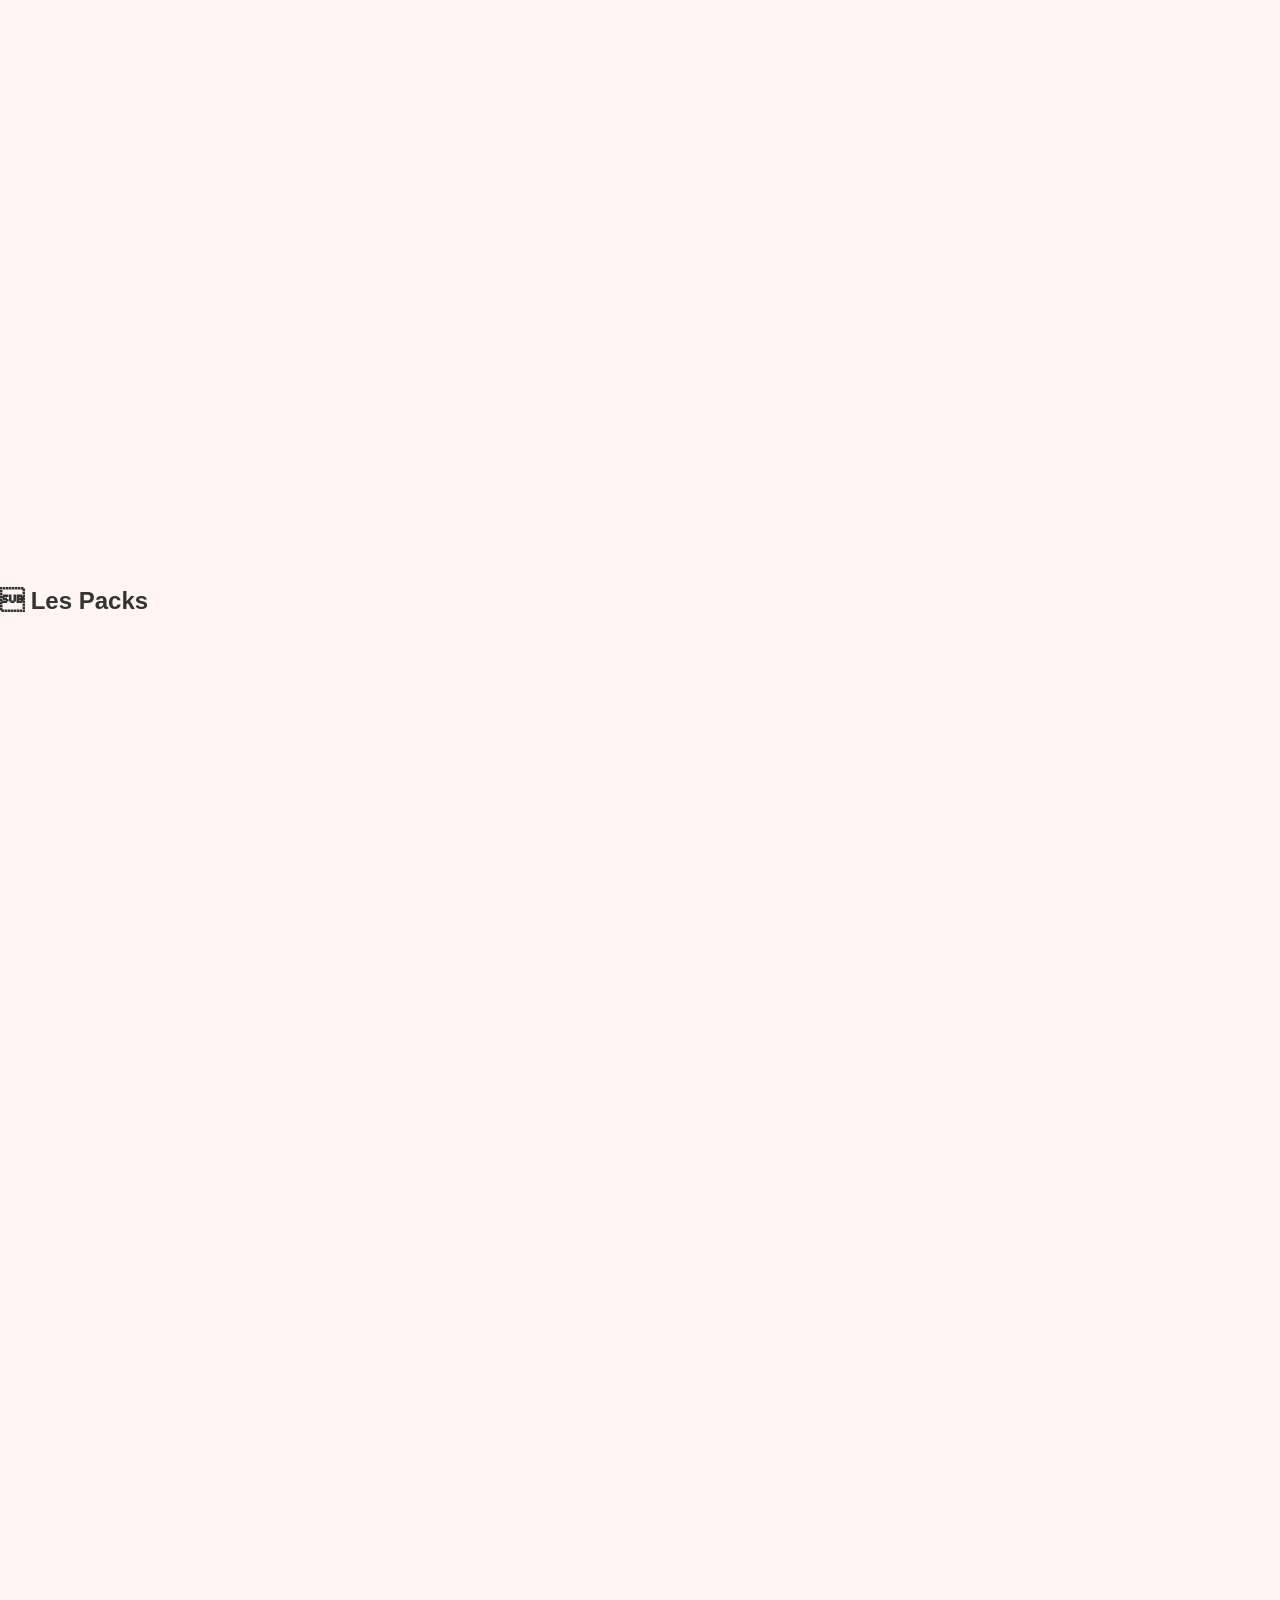
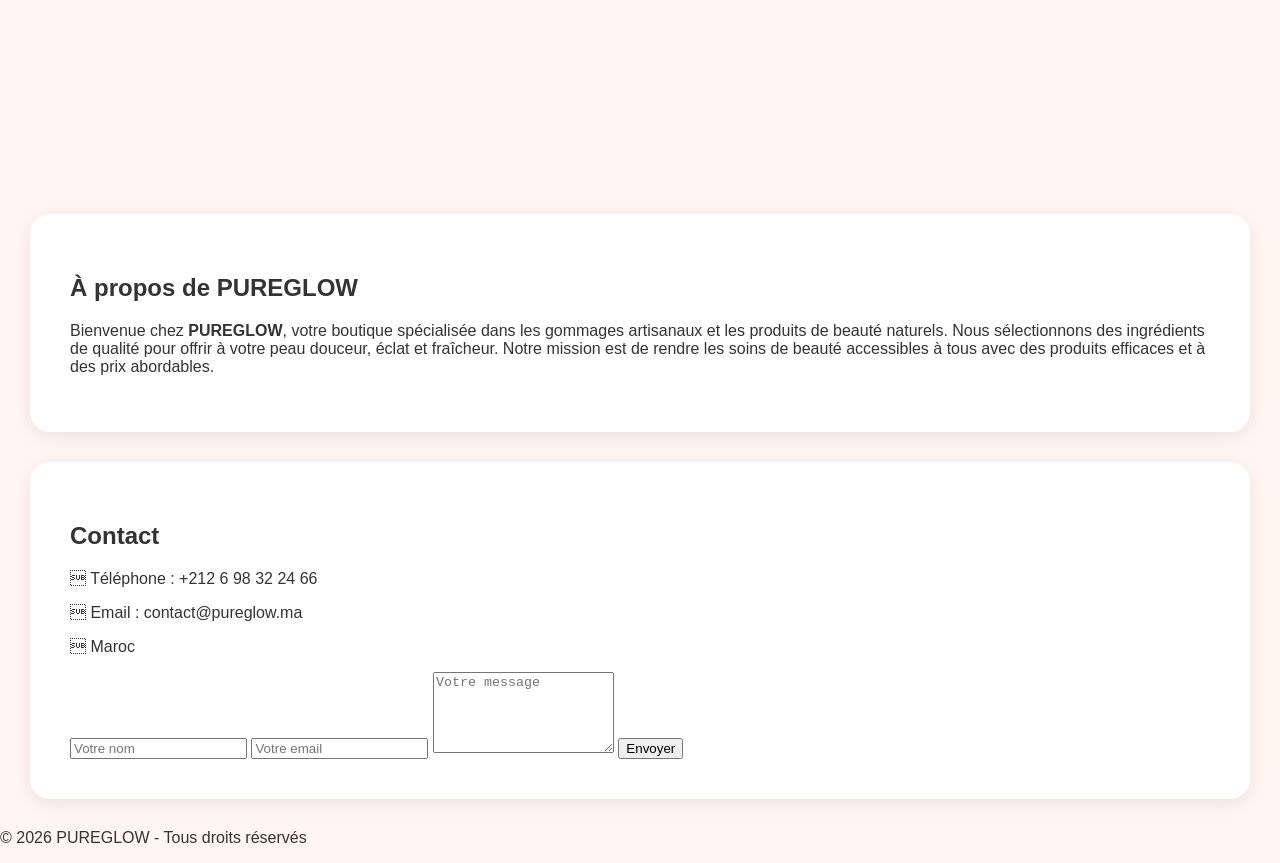
==== commit 6790a8d3: "Update print statement from 'Hello' to 'Goodbye'" ====
--- a/index.html
+++ b/index.html
@@ -203,7 +203,7 @@
 
     <h3>Gommage Lavande</h3>
 
-    <p></p>30 DH</p>
+    <p>30 DH</p>
 
     <button class="add-btn"
     data-name="Gommage Lavande"
